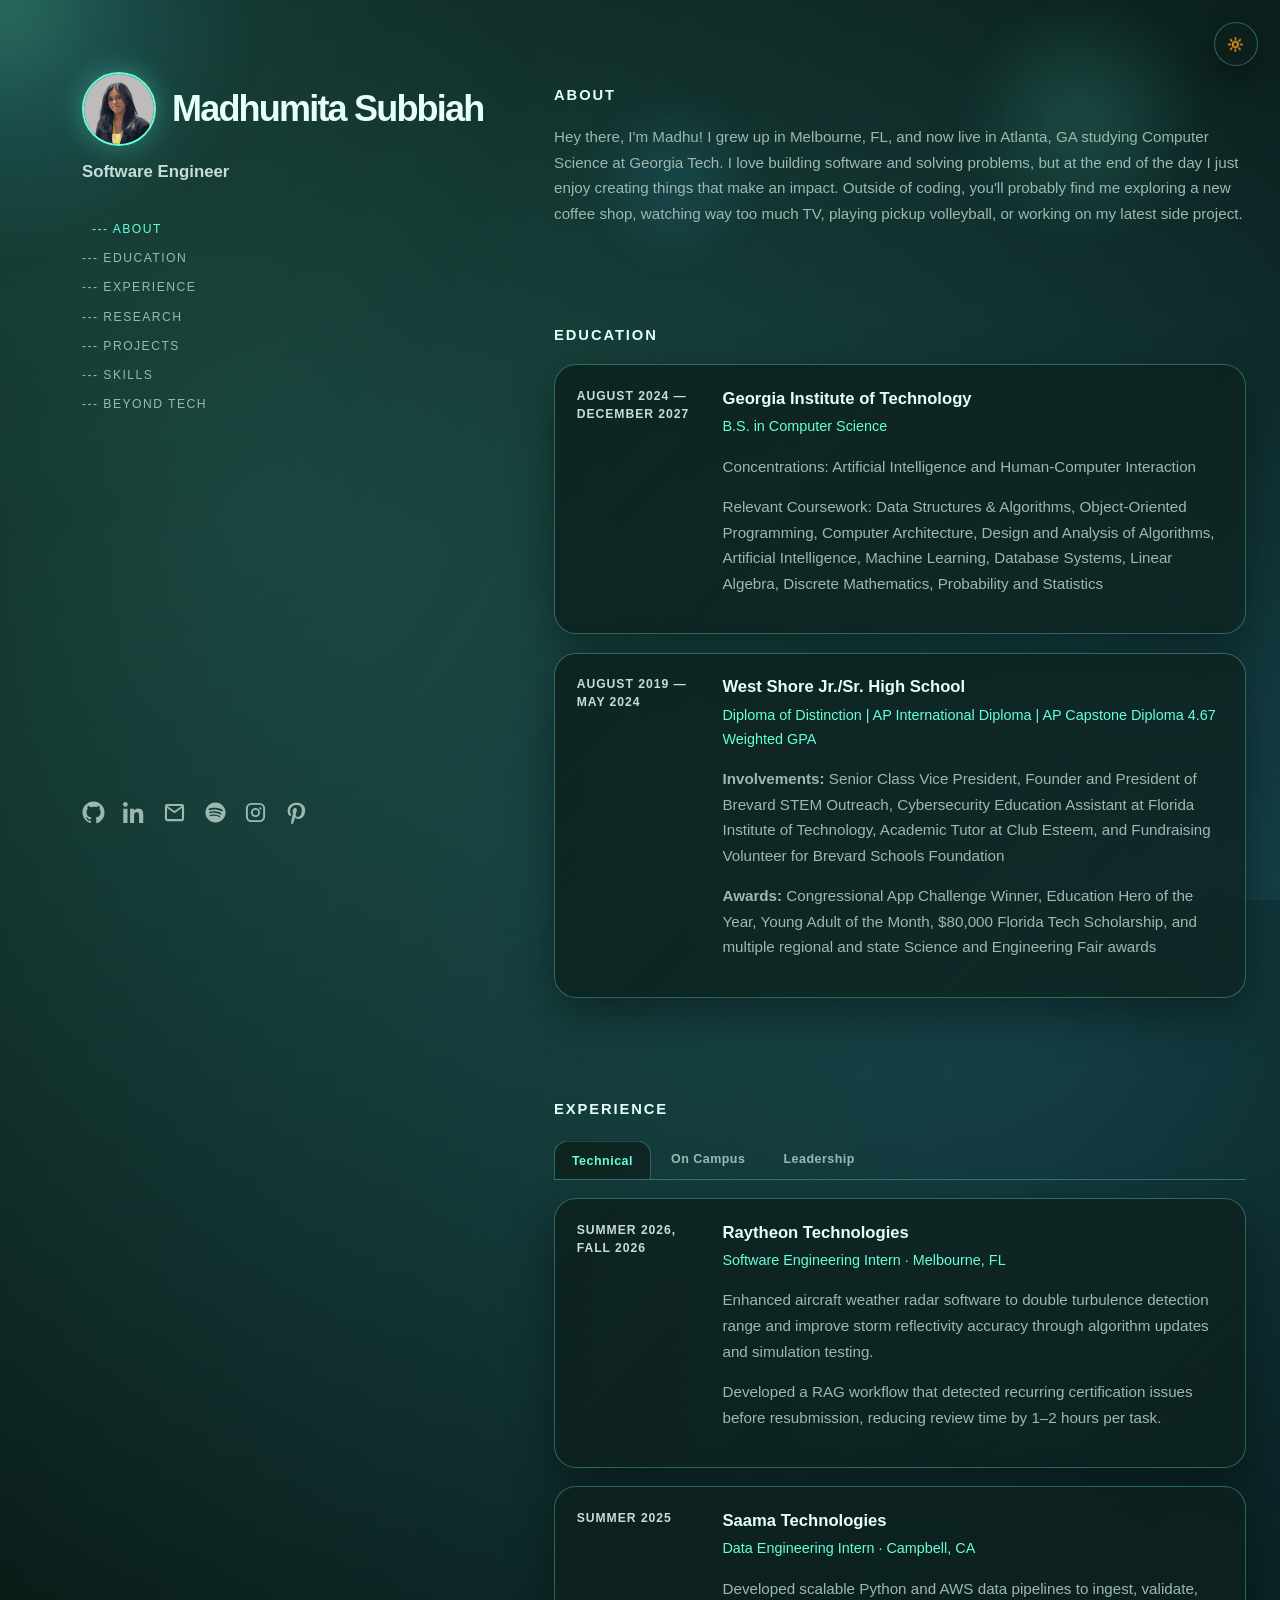
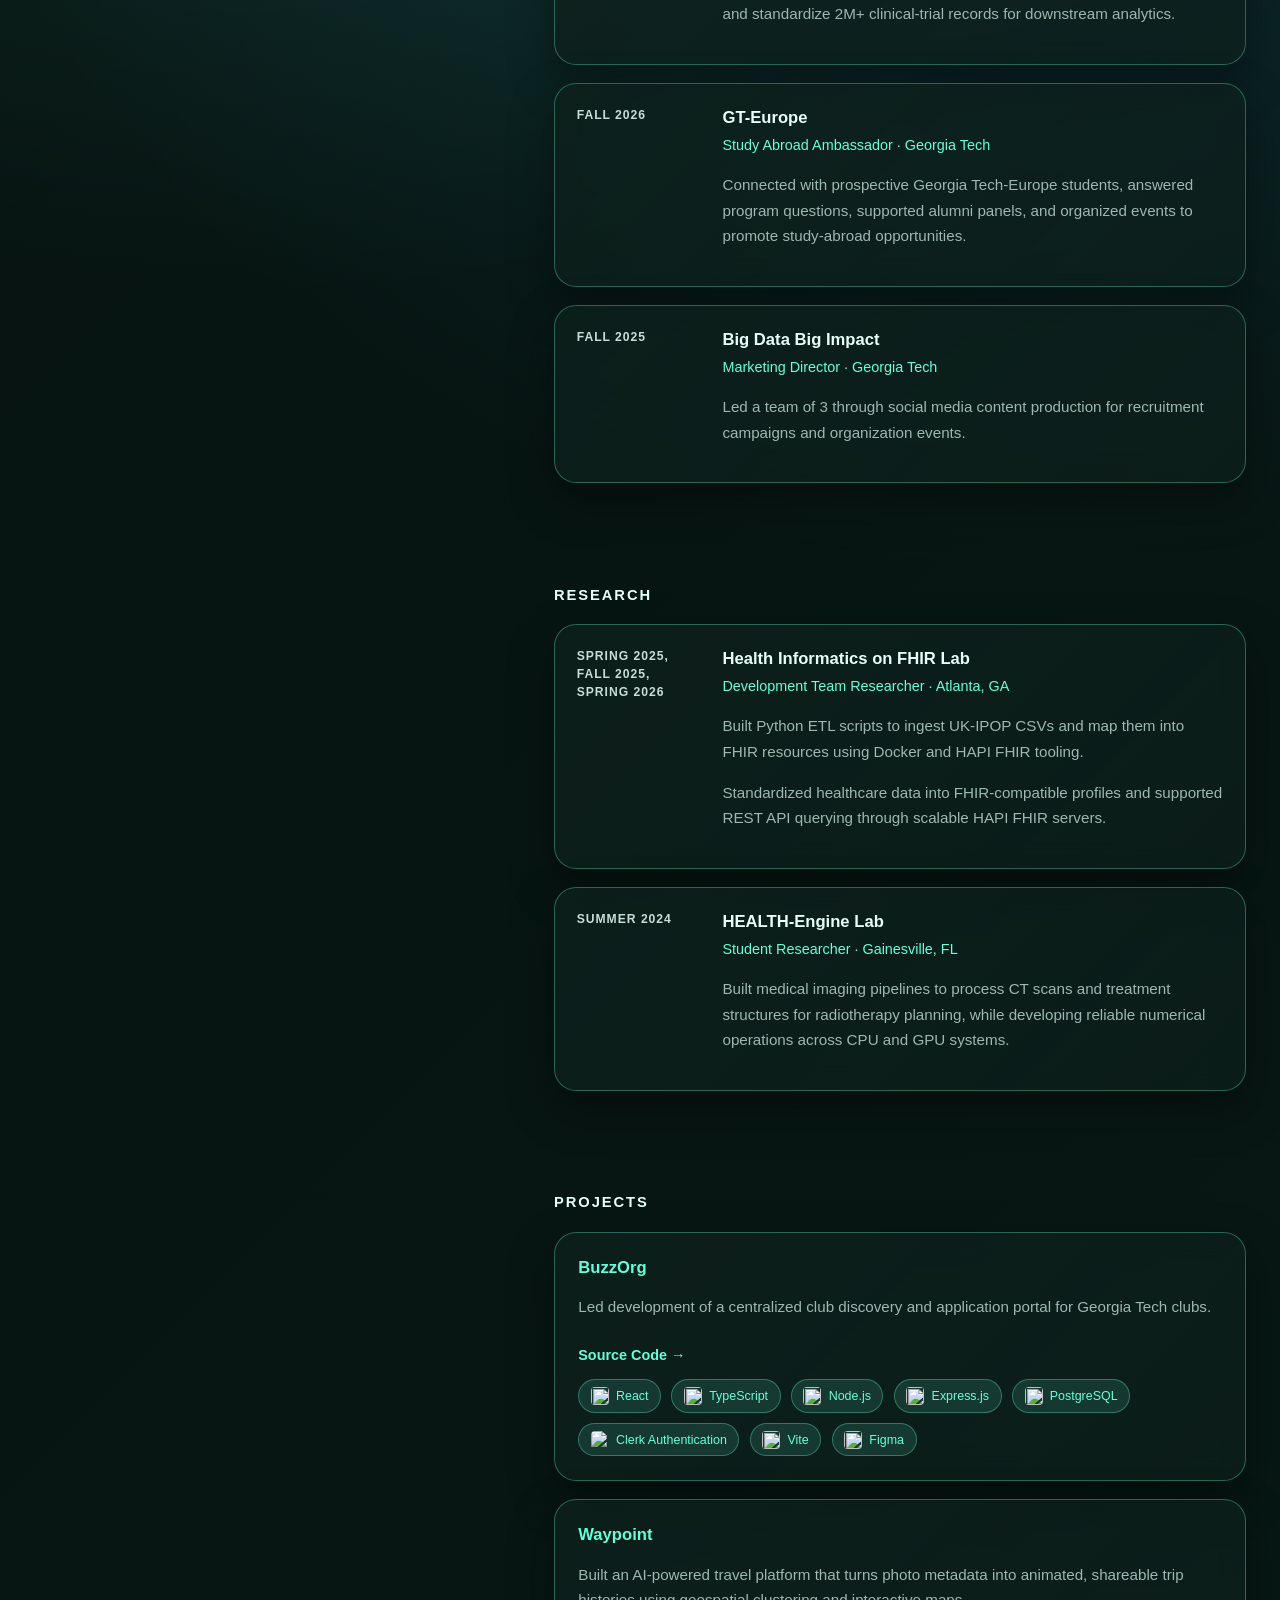
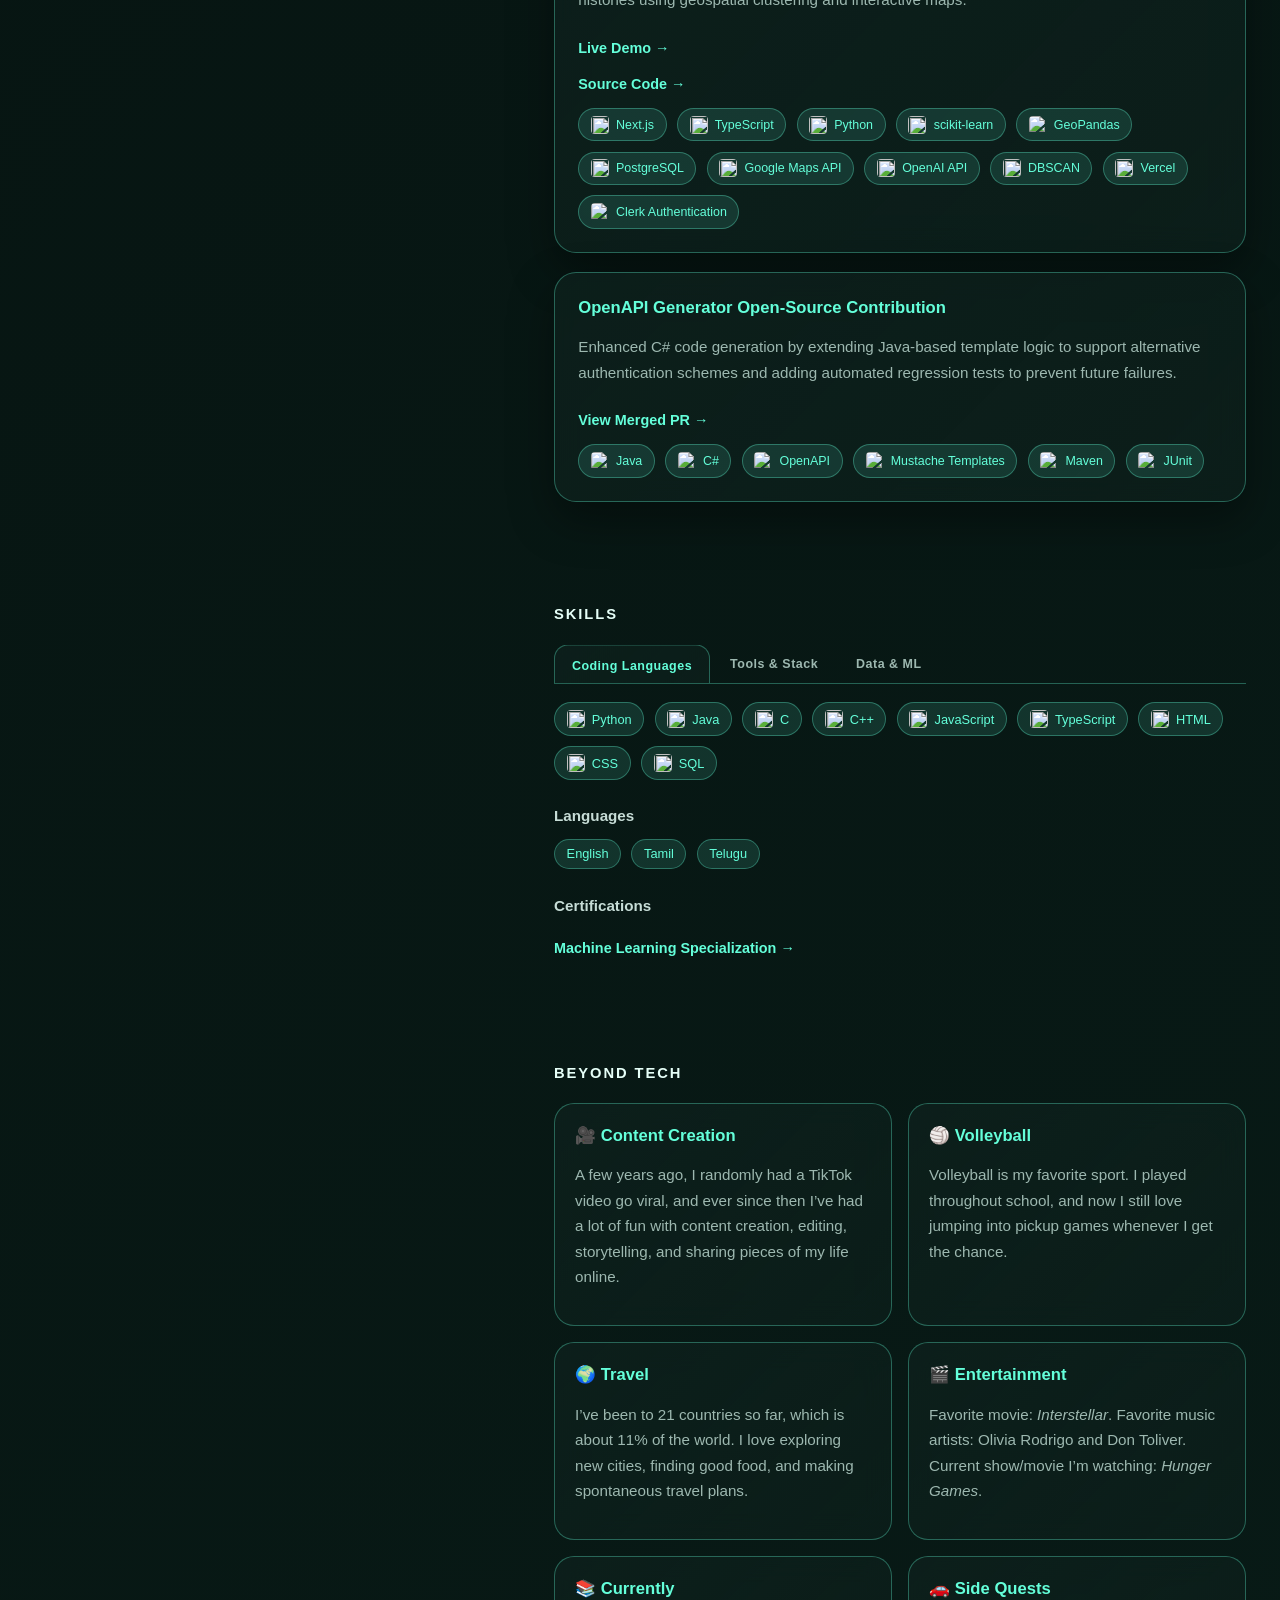
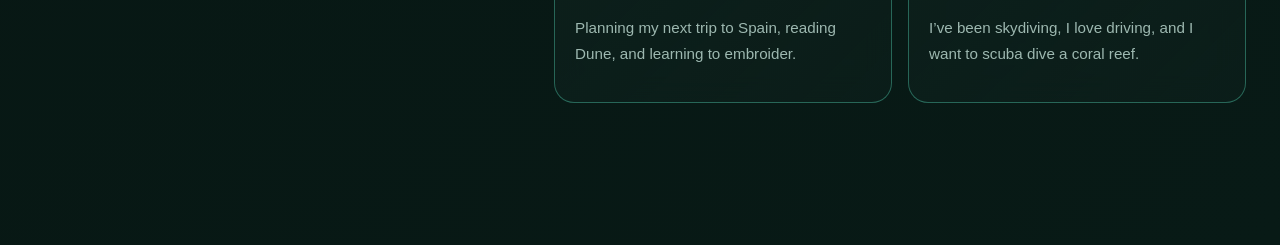
==== index.html @ 07bbecd6 "bhebr" ====
<!DOCTYPE html>
<html lang="en" data-theme="dark">
<head>
  <meta charset="UTF-8" />
  <meta name="viewport" content="width=device-width, initial-scale=1.0" />
  <meta name="robots" content="noindex, nofollow">
  <title>Madhumita Subbiah</title>
  <link rel="icon" type="image/png" sizes="40x40" href="favicon.png">
  <link rel="stylesheet" href="style.css" />
</head>

<body>
  <div class="cursor-glow"></div>

  <button class="theme-toggle" aria-label="Toggle dark and light mode">
    <span id="themeIcon">🔆</span>
  </button>

  <div class="page">
    <header class="sidebar">
      <div>
        <div class="profile-row">
          <img src="headshot.jpg" alt="Madhumita Subbiah headshot" class="headshot" />
          <h1>Madhumita Subbiah</h1>
        </div>

        <h2>Software Engineer</h2>

        <nav>
          <a href="#about">--- About</a>
          <a href="#education">--- Education</a>
          <a href="#experience">--- Experience</a>
          <a href="#research">--- Research</a>
          <a href="#projects">--- Projects</a>
          <a href="#skills">--- Skills</a>
          <a href="#beyond-tech">--- Beyond Tech</a>
        </nav>
      </div>

      <div class="icon-links">
        <a href="https://github.com/madhus1218" target="_blank" aria-label="GitHub">
          <svg viewBox="0 0 24 24"><path d="M12 .5C5.65.5.5 5.65.5 12c0 5.1 3.29 9.41 7.86 10.94.58.1.79-.25.79-.56v-2.02c-3.2.7-3.88-1.38-3.88-1.38-.53-1.34-1.3-1.7-1.3-1.7-1.06-.72.08-.71.08-.71 1.17.08 1.79 1.2 1.79 1.2 1.04 1.78 2.73 1.27 3.4.97.1-.75.41-1.27.74-1.56-2.55-.29-5.23-1.28-5.23-5.69 0-1.26.45-2.29 1.19-3.1-.12-.29-.52-1.47.11-3.06 0 0 .98-.31 3.19 1.18A11.1 11.1 0 0 1 12 6.12c.98 0 1.97.13 2.9.39 2.21-1.49 3.18-1.18 3.18-1.18.63 1.59.23 2.77.11 3.06.74.81 1.19 1.84 1.19 3.1 0 4.42-2.69 5.39-5.25 5.68.42.36.79 1.08.79 2.18v3.23c0 .31.21.67.8.56A11.52 11.52 0 0 0 23.5 12C23.5 5.65 18.35.5 12 .5Z"/></svg>
        </a>

        <a href="https://linkedin.com/in/madhusubbiah" target="_blank" aria-label="LinkedIn">
          <svg viewBox="0 0 24 24"><path d="M4.98 3.5C4.98 4.88 3.86 6 2.5 6S.02 4.88.02 3.5 1.14 1 2.5 1s2.48 1.12 2.48 2.5ZM.3 8.2h4.4V23H.3V8.2Zm7.1 0h4.22v2.02h.06c.59-1.11 2.03-2.28 4.18-2.28 4.47 0 5.29 2.94 5.29 6.77V23h-4.4v-7.35c0-1.75-.03-4-2.44-4-2.44 0-2.82 1.91-2.82 3.88V23H7.4V8.2Z"/></svg>
        </a>

        <a href="mailto:madhumita1218@gmail.com" aria-label="Email">
          <svg viewBox="0 0 24 24"><path d="M2 5.5A2.5 2.5 0 0 1 4.5 3h15A2.5 2.5 0 0 1 22 5.5v13A2.5 2.5 0 0 1 19.5 21h-15A2.5 2.5 0 0 1 2 18.5v-13Zm2.5-.3 7.5 5.25L19.5 5.2h-15Zm15.3 2.05-7.08 4.96a1.25 1.25 0 0 1-1.44 0L4.2 7.25V18.5c0 .17.13.3.3.3h15c.17 0 .3-.13.3-.3V7.25Z"/></svg>
        </a>

        <a href="https://open.spotify.com/user/madhus1218" target="_blank" aria-label="Spotify">
          <svg viewBox="0 0 24 24"><path d="M12 1.5C6.2 1.5 1.5 6.2 1.5 12S6.2 22.5 12 22.5 22.5 17.8 22.5 12 17.8 1.5 12 1.5Zm4.82 15.15c-.19.31-.6.4-.9.21-2.47-1.51-5.58-1.85-9.24-1.01-.35.08-.7-.14-.78-.49-.08-.35.14-.7.49-.78 4-.91 7.43-.52 10.22 1.18.31.19.4.59.21.89Zm1.29-2.87c-.24.38-.75.5-1.13.26-2.83-1.74-7.15-2.24-10.5-1.23-.43.13-.88-.11-1.01-.54-.13-.43.11-.88.54-1.01 3.83-1.16 8.58-.6 11.84 1.41.38.23.5.73.26 1.11Zm.11-2.99C14.82 8.77 9.2 8.58 5.96 9.56c-.51.15-1.04-.14-1.19-.65-.15-.51.14-1.04.65-1.19 3.72-1.13 9.9-.91 13.78 1.39.46.27.61.86.34 1.32-.27.45-.86.61-1.32.36Z"/></svg>
        </a>

        <a href="https://instagram.com/madhus1218" target="_blank" aria-label="Instagram">
          <svg viewBox="0 0 24 24"><path d="M7.8 2h8.4A5.8 5.8 0 0 1 22 7.8v8.4a5.8 5.8 0 0 1-5.8 5.8H7.8A5.8 5.8 0 0 1 2 16.2V7.8A5.8 5.8 0 0 1 7.8 2Zm0 2A3.8 3.8 0 0 0 4 7.8v8.4A3.8 3.8 0 0 0 7.8 20h8.4a3.8 3.8 0 0 0 3.8-3.8V7.8A3.8 3.8 0 0 0 16.2 4H7.8ZM12 7.2A4.8 4.8 0 1 1 12 16.8 4.8 4.8 0 0 1 12 7.2Zm0 2A2.8 2.8 0 1 0 12 14.8 2.8 2.8 0 0 0 12 9.2Zm5.05-2.55a1.12 1.12 0 1 1 0 2.24 1.12 1.12 0 0 1 0-2.24Z"/></svg>
        </a>

        <a href="https://pinterest.com/madhus1218" target="_blank" aria-label="Pinterest">
          <svg viewBox="0 0 24 24"><path d="M12.04 1.8C6.45 1.8 2.7 5.55 2.7 10.35c0 3.35 1.87 5.27 3 5.27.47 0 .74-1.31.74-1.68 0-.44-1.12-1.38-1.12-3.22 0-3.83 2.91-6.55 6.68-6.55 3.24 0 5.63 1.84 5.63 5.22 0 2.52-1.01 7.25-4.28 7.25-1.18 0-2.19-.85-2.19-2.07 0-1.78 1.24-3.5 1.24-5.33 0-3.1-4.4-2.54-4.4 1.21 0 .78.1 1.65.45 2.36-.65 2.78-1.98 6.92-1.98 9.78 0 .88.13 1.75.22 2.62.16.18.08.16.32.07 2.39-3.27 2.3-3.91 3.39-8.2.59 1.12 2.11 1.72 3.32 1.72 5.09 0 7.37-4.96 7.37-9.43 0-4.76-4.11-7.55-9.05-7.55Z"/></svg>
        </a>
      </div>
    </header>

    <main>
      <section id="about" class="reveal hero-section">
        <div class="hero-orb hero-orb-one"></div>
        <div class="hero-orb hero-orb-two"></div>

        <h3>About</h3>
        <p class="intro">
          Hey there, I'm Madhu! I grew up in Melbourne, FL, and now live in Atlanta, GA studying Computer Science at Georgia Tech. I love building software and solving problems, but at the end of the day I just enjoy creating things that make an impact. Outside of coding, you'll probably find me exploring a new coffee shop, watching way too much TV, playing pickup volleyball, or working on my latest side project.
        </p>
      </section>

      <section id="education" class="reveal">
        <h3>Education</h3>
        <div class="card dated-card">
          <div class="date">August 2024 — December 2027</div>
          <div>
            <h4>Georgia Institute of Technology</h4>
            <p class="role">B.S. in Computer Science</p>
            <p>Concentrations: Artificial Intelligence and Human-Computer Interaction</p>
            <p>Relevant Coursework: Data Structures & Algorithms, Object-Oriented Programming, Computer Architecture, Design and Analysis of Algorithms, Artificial Intelligence, Machine Learning, Database Systems, Linear Algebra, Discrete Mathematics, Probability and Statistics</p>
          </div>
        </div>

        <div class="card dated-card">
          <div class="date">August 2019 — May 2024</div>
          <div>
            <h4>West Shore Jr./Sr. High School</h4>
            <p class="role">Diploma of Distinction | AP International Diploma  | AP Capstone Diploma   4.67 Weighted GPA</p>
            <p><strong>Involvements:</strong> Senior Class Vice President, Founder and President of Brevard STEM Outreach, Cybersecurity Education Assistant at Florida Institute of Technology, Academic Tutor at Club Esteem, and Fundraising Volunteer for Brevard Schools Foundation</p>
            <p><strong>Awards:</strong> Congressional App Challenge Winner, Education Hero of the Year, Young Adult of the Month, $80,000 Florida Tech Scholarship, and multiple regional and state Science and Engineering Fair awards</p>
          </div>
        </div>

      </section>

      <section id="experience" class="reveal">
        <h3>Experience</h3>

        <div class="tab-group">
          <div class="chrome-tabs">
            <button class="tab-button active" data-tab="swe-experience">Technical</button>
            <button class="tab-button" data-tab="campus-experience">On Campus</button>
            <button class="tab-button" data-tab="leadership">Leadership</button>
          </div>

          <div class="tab-content active" id="swe-experience">
            <div class="card dated-card">
              <div class="date">Summer 2026,<br> Fall 2026</div>
              <div>
                <h4>Raytheon Technologies</h4>
                <p class="role">Software Engineering Intern · Melbourne, FL</p>
                <p>Enhanced aircraft weather radar software to double turbulence detection range and improve storm reflectivity accuracy through algorithm updates and simulation testing.</p>
                <p>Developed a RAG workflow that detected recurring certification issues before resubmission, reducing review time by 1–2 hours per task.</p>
              </div>
            </div>

            <div class="card dated-card">
              <div class="date">Summer 2025</div>
              <div>
                <h4>Saama Technologies</h4>
                <p class="role">Data Engineering Intern · Campbell, CA</p>
                <p>Developed scalable Python and AWS data pipelines to ingest, validate, and standardize 2M+ clinical-trial records for downstream analytics.</p>
                </div>
            </div>
          </div>

          <div class="tab-content" id="campus-experience">
            <div class="card dated-card">
              <div class="date">Spring 2026</div>
              <div>
                <h4>LMC 3318: Modern Media in the Age of Pandemics</h4>
                <p class="role">Teaching Assistant · Georgia Tech Europe</p>
                <p>
                  Study abroad humanities course.
                </p>
              </div>
            </div>

            <div class="card dated-card">
              <div class="date">Fall 2025</div>
              <div>
                <h4>CS 1100: Freshman Leap Seminar</h4>
                <p class="role">Teaching Assistant</p>
                <p>
                  First-year CS students acamdeic guidance.
                </p>
              </div>
            </div>

            <div class="card dated-card">
              <div class="date">Fall 2024, <br> Spring 2025</div>
              <div>
                <h4>Office of Undergraduate Education and Student Success</h4>
                <p class="role">Student Assistant</p>
                <p>
                  Social media team.
                </p>
              </div>
            </div>
          </div>

          <div class="tab-content active" id="leadership">
            <div class="card dated-card">
              <div class="date">Fall 2026</div>
              <div>
                <h4>GT-Europe</h4>
                <p class="role">Study Abroad Ambassador · Georgia Tech</p>
                <p>Connected with prospective Georgia Tech-Europe students, answered program questions, supported alumni panels, and organized events to promote study-abroad opportunities.</p>
                </div>
            </div>


            <div class="card dated-card">
              <div class="date">Fall 2025</div>
              <div>
                <h4>Big Data Big Impact</h4>
                <p class="role">Marketing Director · Georgia Tech</p>
                <p>Led a team of 3 through social media content production for recruitment campaigns and organization events.</p>
              </div>
            </div>
          </div>


        </div>
      </section>

      <section id="research" class="reveal">
        <h3>Research</h3>

        <div class="card dated-card">
          <div class="date">Spring 2025, <br> Fall 2025, <br> Spring 2026</div>
          <div>
            <h4>Health Informatics on FHIR Lab</h4>
            <p class="role">Development Team Researcher · Atlanta, GA</p>
            <p>Built Python ETL scripts to ingest UK-IPOP CSVs and map them into FHIR resources using Docker and HAPI FHIR tooling.</p>
            <p>
              Standardized healthcare data into FHIR-compatible profiles and supported REST API querying through scalable HAPI FHIR servers.
            </p>
          </div>
        </div>

        <div class="card dated-card">
          <div class="date">Summer 2024</div>
          <div>
            <h4>HEALTH-Engine Lab</h4>
            <p class="role">Student Researcher · Gainesville, FL</p>

            <p>
              Built medical imaging pipelines to process CT scans and treatment structures for radiotherapy planning, while developing reliable numerical operations across CPU and GPU systems.
            </p>

          </div>
        </div>
      </section>
      <section id="projects" class="reveal">
        <h3>Projects</h3>

        <div class="card project-card">
          <h4>BuzzOrg</h4>

          <p>
            Led development of a centralized club discovery and application portal for Georgia Tech clubs.
          </p>

          <div class="project-links">
            <a
              class="project-link"
              href="https://github.com/madhus1218/BuzzOrg.git"
              target="_blank"
            >
              Source Code →
            </a>
          </div>

          <div class="project-tech">
            <span>
              <img
                src="https://cdn.jsdelivr.net/gh/devicons/devicon/icons/react/react-original.svg"
                alt=""
              >
              React
            </span>

            <span>
              <img
                src="https://cdn.jsdelivr.net/gh/devicons/devicon/icons/typescript/typescript-original.svg"
                alt=""
              >
              TypeScript
            </span>

            <span>
              <img
                src="https://cdn.jsdelivr.net/gh/devicons/devicon/icons/nodejs/nodejs-original.svg"
                alt=""
              >
              Node.js
            </span>

            <span>
              <img
                src="https://cdn.jsdelivr.net/gh/devicons/devicon/icons/express/express-original.svg"
                alt=""
              >
              Express.js
            </span>

            <span>
              <img
                src="https://cdn.jsdelivr.net/gh/devicons/devicon/icons/postgresql/postgresql-original.svg"
                alt=""
              >
              PostgreSQL
            </span>

            <span>
              <img
                src="https://cdn.simpleicons.org/clerk"
                alt="Clerk"
              >
              Clerk Authentication
            </span>

            <span>
              <img
                src="https://cdn.jsdelivr.net/gh/devicons/devicon/icons/vitejs/vitejs-original.svg"
                alt=""
              >
              Vite
            </span>

            <span>
              <img
                src="https://cdn.jsdelivr.net/gh/devicons/devicon/icons/figma/figma-original.svg"
                alt=""
              >
              Figma
            </span>
          </div>
        </div>

        <div class="card project-card">
          <h4>Waypoint</h4>

          <p>
            Built an AI-powered travel platform that turns photo metadata into animated, shareable trip histories using geospatial clustering and interactive maps.
          </p>

          <div class="project-links">
            <a
              class="project-link"
              href="https://waypoint-madhu.vercel.app/"
              target="_blank"
            >
              Live Demo →
            </a>

            <a
              class="project-link"
              href="https://github.com/madhus1218/waypoint.git"
              target="_blank"
            >
              Source Code →
            </a>
          </div>

          <div class="project-tech">
            <span>
              <img
                src="https://cdn.jsdelivr.net/gh/devicons/devicon/icons/nextjs/nextjs-original.svg"
                alt=""
              >
              Next.js
            </span>

            <span>
              <img
                src="https://cdn.jsdelivr.net/gh/devicons/devicon/icons/typescript/typescript-original.svg"
                alt=""
              >
              TypeScript
            </span>

            <span>
              <img
                src="https://cdn.jsdelivr.net/gh/devicons/devicon/icons/python/python-original.svg"
                alt=""
              >
              Python
            </span>

            <span>
              <img
                src="https://cdn.jsdelivr.net/gh/devicons/devicon/icons/scikitlearn/scikitlearn-original.svg"
                alt=""
              >
              scikit-learn
            </span>

            <span>
              <img
                src="https://cdn.simpleicons.org/geopandas"
                alt="GeoPandas"
              >
              GeoPandas
            </span>

            <span>
              <img
                src="https://cdn.jsdelivr.net/gh/devicons/devicon/icons/postgresql/postgresql-original.svg"
                alt=""
              >
              PostgreSQL
            </span>

            <span>
              <img
                src="https://cdn.jsdelivr.net/gh/devicons/devicon/icons/googlecloud/googlecloud-original.svg"
                alt=""
              >
              Google Maps API
            </span>

            <span>
              <img
                src="https://img.icons8.com/fluency/48/chatgpt.png"
                alt=""
              >
              OpenAI API
            </span>

            <span>
              <img
                src="https://cdn.jsdelivr.net/gh/devicons/devicon/icons/python/python-original.svg"
                alt=""
              >
              DBSCAN
            </span>

            <span>
              <img
                src="https://cdn.jsdelivr.net/gh/devicons/devicon/icons/vercel/vercel-original.svg"
                alt=""
              >
              Vercel
            </span>

            <span>
              <img
                src="https://cdn.simpleicons.org/clerk"
                alt="Clerk"
              >
              Clerk Authentication
            </span>
          </div>
        </div>


        <div class="card project-card">
          <h4>OpenAPI Generator Open-Source Contribution</h4>

          <p class="project-description">
            Enhanced C# code generation by extending Java-based template logic to support alternative authentication schemes and adding automated regression tests to prevent future failures.
          </p>

          <div class="project-links"> 
            <a class="project-link" 
              href="https://github.com/OpenAPITools/openapi-generator/pull/24270" 
              target="_blank" > 
              View Merged PR → 
            </a> 
          </div>

          <div class="project-tech">
            <span>
              <img
                src="https://cdn.jsdelivr.net/gh/devicons/devicon/icons/java/java-original.svg"
                alt="Java"
              >
              Java
            </span>

            <span>
              <img
                src="https://cdn.jsdelivr.net/gh/devicons/devicon/icons/csharp/csharp-original.svg"
                alt="C#"
              >
              C#
            </span>

            <span>
              <img
                src="https://cdn.simpleicons.org/openapiinitiative"
                alt="OpenAPI"
              >
              OpenAPI
            </span>

            <span>
              <img
                src="https://img.icons8.com/fluency/48/code.png"
                alt="Mustache"
              >
              Mustache Templates
            </span>

            <span>
              <img
                src="https://cdn.simpleicons.org/apachemaven"
                alt="Maven"
              >
              Maven
            </span>

            <span>
              <img
                src="https://cdn.simpleicons.org/junit5"
                alt="JUnit"
              >
              JUnit
            </span>
          </div>
        </div>

      </section>
      

      <section id="skills" class="reveal">
        <h3>Skills</h3>

        <div class="tab-group">
          <div class="chrome-tabs">
            <button class="tab-button active" data-tab="coding-languages">Coding Languages</button>
            <button class="tab-button" data-tab="tools-stack">Tools & Stack</button>
            <button class="tab-button" data-tab="data-ml-skills">Data & ML</button>
          </div>

          <div class="tab-content active" id="coding-languages">
            <div class="skill-grid">
              <span><img src="https://cdn.jsdelivr.net/gh/devicons/devicon/icons/python/python-original.svg" alt="">Python</span>
              <span><img src="https://cdn.jsdelivr.net/gh/devicons/devicon/icons/java/java-original.svg" alt="">Java</span>
              <span><img src="https://cdn.jsdelivr.net/gh/devicons/devicon/icons/c/c-original.svg" alt="">C</span>
              <span><img src="https://cdn.jsdelivr.net/gh/devicons/devicon/icons/cplusplus/cplusplus-original.svg" alt="">C++</span>
              <span><img src="https://cdn.jsdelivr.net/gh/devicons/devicon/icons/javascript/javascript-original.svg" alt="">JavaScript</span>
              <span><img src="https://cdn.jsdelivr.net/gh/devicons/devicon/icons/typescript/typescript-original.svg" alt="">TypeScript</span>
              <span><img src="https://cdn.jsdelivr.net/gh/devicons/devicon/icons/html5/html5-original.svg" alt="">HTML</span>
              <span><img src="https://cdn.jsdelivr.net/gh/devicons/devicon/icons/css3/css3-original.svg" alt="">CSS</span>
              <span><img src="https://cdn.jsdelivr.net/gh/devicons/devicon/icons/mysql/mysql-original.svg" alt="">SQL</span>
            </div>
          </div>

          <div class="tab-content" id="tools-stack">
            <div class="skill-grid">
              <span><img src="https://cdn.jsdelivr.net/gh/devicons/devicon/icons/react/react-original.svg" alt="">React</span>
              <span><img src="https://cdn.jsdelivr.net/gh/devicons/devicon/icons/nextjs/nextjs-original.svg" alt="">Next.js</span>
              <span><img src="https://cdn.jsdelivr.net/gh/devicons/devicon/icons/nodejs/nodejs-original.svg" alt="">Node.js</span>
              <span><img src="https://cdn.jsdelivr.net/gh/devicons/devicon/icons/express/express-original.svg" alt="">Express.js</span>
              <span><img src="https://cdn.jsdelivr.net/gh/devicons/devicon/icons/vitejs/vitejs-original.svg" alt="">Vite</span>
              <span><img src="https://cdn.jsdelivr.net/gh/devicons/devicon/icons/spring/spring-original.svg" alt="">Spring Boot</span>
              <span><img src="https://cdn.jsdelivr.net/gh/devicons/devicon/icons/fastapi/fastapi-original.svg" alt="">FastAPI</span>
              <span><img src="https://ts.llamaindex.ai/square.svg" alt="LlamaIndex">LlamaIndex</span>
              <span><img src="https://cdn.jsdelivr.net/gh/devicons/devicon/icons/django/django-plain.svg" alt="">Django</span>
              <span><img src="https://cdn.jsdelivr.net/gh/devicons/devicon/icons/firebase/firebase-plain.svg" alt="">Firebase</span>
              <span><img src="https://cdn.jsdelivr.net/gh/devicons/devicon/icons/docker/docker-original.svg" alt="">Docker</span>
              <span><img src="https://cdn.jsdelivr.net/gh/devicons/devicon/icons/git/git-original.svg" alt="">Git</span>
              <span><img src="https://cdn.jsdelivr.net/gh/devicons/devicon/icons/amazonwebservices/amazonwebservices-original-wordmark.svg" alt="">AWS</span>
              <span><img src="https://cdn.jsdelivr.net/gh/devicons/devicon/icons/postgresql/postgresql-original.svg" alt="">PostgreSQL</span>
              <span><img src="https://cdn.jsdelivr.net/gh/devicons/devicon/icons/mongodb/mongodb-original.svg" alt="">MongoDB</span>
              <span><img src="https://cdn.jsdelivr.net/gh/devicons/devicon/icons/prisma/prisma-original.svg" alt="">Prisma</span>
              <span><img src="https://img.icons8.com/color/48/tailwind_css.png" alt="">Tailwind CSS</span>
              <span><img src="https://img.icons8.com/fluency/48/api-settings.png" alt="">REST APIs</span>
              <span>♾️ CI/CD</span>
            </div>
          </div>

          <div class="tab-content" id="data-ml-skills">
            <div class="skill-grid">
              <span><img src="https://cdn.jsdelivr.net/gh/devicons/devicon/icons/tensorflow/tensorflow-original.svg" alt="">TensorFlow</span>
              <span><img src="https://cdn.jsdelivr.net/gh/devicons/devicon/icons/pytorch/pytorch-original.svg" alt="">PyTorch</span>
              <span><img src="https://huggingface.co/front/assets/huggingface_logo-noborder.svg" alt="">Hugging Face</span>
              <span><img src="https://cdn.jsdelivr.net/gh/devicons/devicon/icons/scikitlearn/scikitlearn-original.svg" alt="">scikit-learn</span>
              <span><img src="https://cdn.jsdelivr.net/gh/devicons/devicon/icons/pandas/pandas-original.svg" alt="">Pandas</span>
              <span><img src="https://cdn.jsdelivr.net/gh/devicons/devicon/icons/numpy/numpy-original.svg" alt="">NumPy</span>
              <span><img src="https://img.icons8.com/color/48/snowflake.png" alt="">Snowflake</span>
              <span><img src="https://img.icons8.com/fluency/48/document.png" alt="">Document Parsing</span>
              <span>🔥 FHIR</span>
              <span>Machine Learning</span>
              <span>Predictive Modeling</span>
              <span>ETL Pipelines</span>
            </div>
          </div>
        </div>

        <div class="skill-category extra-skill-section">
          <h4>Languages</h4>
          <div class="skill-grid">
            <span>English</span>
            <span>Tamil</span>
            <span>Telugu</span>
          </div>
        </div>

        <div class="skill-category extra-skill-section">
          <h4>Certifications</h4>
          <a class="project-link" href="machine-learning-specialization.pdf" target="_blank">Machine Learning Specialization →</a>
        </div>
      </section>

      <section id="beyond-tech" class="reveal">
        <h3>Beyond Tech</h3>

        <div class="beyond-grid">
          <div class="beyond-card">
            <h4>🎥 Content Creation</h4>
            <p>
              A few years ago, I randomly had a TikTok video go viral, and ever since then I’ve had a lot of fun with content creation, editing, storytelling, and sharing pieces of my life online.
            </p>
          </div>

          <div class="beyond-card">
            <h4>🏐 Volleyball</h4>
            <p>
              Volleyball is my favorite sport. I played throughout school, and now I still love jumping into pickup games whenever I get the chance.
            </p>
          </div>

          <div class="beyond-card">
            <h4>🌍 Travel</h4>
            <p>
              I’ve been to 21 countries so far, which is about 11% of the world. I love exploring new cities, finding good food, and making spontaneous travel plans.
            </p>
          </div>

          <div class="beyond-card">
            <h4>🎬 Entertainment</h4>
            <p>
              Favorite movie: <em>Interstellar</em>. Favorite music artists: Olivia Rodrigo and Don Toliver. Current show/movie I’m watching: <em>Hunger Games</em>.
            </p>
          </div>

          <div class="beyond-card">
            <h4>📚 Currently</h4>
            <p>
              Planning my next trip to Spain, reading Dune, and learning to embroider.
            </p>
          </div>

          <div class="beyond-card">
            <h4>🚗 Side Quests</h4>
            <p>
              I’ve been skydiving, I love driving, and I want to scuba dive a coral reef.
            </p>
          </div>
        </div>
      </section>
    </main>
  </div>

  <script src="script.js"></script>
</body>
</html>
---- style.css ----
:root {
  --bg: #06110f;
  --bg2: #081a16;
  --text: #e6fff8;
  --muted: #9db8b0;
  --soft: #c7ddd7;
  --accent: #64ffda;
  --accent2: #38bdf8;
  --card: rgba(13, 32, 28, 0.86);
  --border: rgba(100, 255, 218, 0.32);
  --shadow: rgba(0, 0, 0, 0.38);
}

html[data-theme="light"] {
  --bg: #f6fffb;
  --bg2: #e7f7f0;
  --text: #10201c;
  --muted: #49635c;
  --soft: #284d43;
  --accent: #008f70;
  --accent2: #0284c7;
  --card: rgba(255, 255, 255, 0.84);
  --border: rgba(0, 143, 112, 0.28);
  --shadow: rgba(30, 64, 54, 0.16);
}

* {
  box-sizing: border-box;
}

html {
  scroll-behavior: smooth;
}

body {
  margin: 0;
  background:
    radial-gradient(circle at 20% 10%, color-mix(in srgb, var(--accent) 20%, transparent), transparent 30%),
    radial-gradient(circle at 80% 20%, color-mix(in srgb, var(--accent2) 18%, transparent), transparent 28%),
    linear-gradient(135deg, var(--bg) 0%, var(--bg2) 100%);
  color: var(--text);
  font-family: Inter, Arial, sans-serif;
  overflow-x: hidden;
  transition: background 0.3s ease, color 0.3s ease;
}

body::before {
  content: "";
  position: fixed;
  inset: 0;
  background:
    radial-gradient(circle at top left, rgba(100, 255, 218, 0.08), transparent 35%),
    radial-gradient(circle at bottom right, rgba(56, 189, 248, 0.08), transparent 35%);
  pointer-events: none;
  z-index: 0;
}

.cursor-glow {
  position: fixed;
  width: 520px;
  height: 520px;
  border-radius: 50%;
  pointer-events: none;
  background:
    radial-gradient(
      circle,
      color-mix(in srgb, var(--accent) 28%, transparent),
      rgba(56, 189, 248, 0.12),
      transparent 72%
    );
  transform: translate(-50%, -50%);
  z-index: 0;
  filter: blur(22px);
  opacity: 0.9;
}

.theme-toggle {
  position: fixed;
  top: 1.4rem;
  right: 1.4rem;
  z-index: 999;
  width: 44px;
  height: 44px;
  border-radius: 999px;
  border: 1px solid var(--border);
  background: var(--card);
  color: var(--text);
  cursor: pointer;
  backdrop-filter: blur(14px);
  box-shadow: 0 12px 30px var(--shadow);
  transition: transform 0.2s ease, border-color 0.2s ease;
}

.theme-toggle:hover {
  transform: translateY(-2px) rotate(8deg);
  border-color: var(--accent);
}

.page {
  position: relative;
  z-index: 1;
  max-width: 1180px;
  margin: 0 auto;
  display: grid;
  grid-template-columns: 38% 62%;
  gap: 3rem;
  padding: 4.5rem 2rem;
}

.sidebar {
  position: sticky;
  top: 4.5rem;
  height: calc(100vh - 9rem);
  display: flex;
  flex-direction: column;
  justify-content: space-between;
}

.profile-row {
  display: flex;
  align-items: center;
  gap: 1rem;
}

.headshot {
  width: 74px;
  height: 74px;
  border-radius: 50%;
  object-fit: cover;
  border: 2px solid var(--accent);
  box-shadow: 0 0 28px color-mix(in srgb, var(--accent) 35%, transparent);
  flex-shrink: 0;
}

h1 {
  font-size: 2.25rem;
  line-height: 1.05;
  margin: 0;
  letter-spacing: -0.05em;
}

h2 {
  color: var(--soft);
  font-size: 1.05rem;
  margin-top: 1rem;
}

nav {
  display: flex;
  flex-direction: column;
  margin-top: 2.5rem;
  gap: 0.95rem;
}

nav a {
  color: var(--muted);
  text-decoration: none;
  font-size: 0.76rem;
  letter-spacing: 0.12em;
  text-transform: uppercase;
  transition: color 0.2s ease, transform 0.2s ease;
  width: fit-content;
}

nav a:hover,
nav a.active {
  color: var(--accent);
  transform: translateX(10px);
}

.icon-links {
  display: flex;
  align-items: center;
  gap: 1.1rem;
  flex-wrap: wrap;
}

.icon-links a {
  color: var(--muted);
  text-decoration: none;
  transition: color 0.2s ease, transform 0.2s ease;
}

.icon-links a:hover {
  color: var(--accent);
  transform: translateY(-2px);
}

.icon-links svg {
  width: 23px;
  height: 23px;
  fill: currentColor;
}

section {
  padding-bottom: 4.4rem;
  scroll-margin-top: 5rem;
}

h3 {
  font-size: 0.92rem;
  text-transform: uppercase;
  letter-spacing: 0.13em;
  margin-bottom: 1.35rem;
}

h4 {
  margin: 0;
  font-size: 1.04rem;
  line-height: 1.4;
}

p,
.intro {
  color: var(--muted);
  line-height: 1.68;
  font-size: 0.95rem;
}

.hero-section {
  position: relative;
  overflow: visible;
  border-radius: 0;
  padding-bottom: 4.4rem;
}

.hero-orb {
  position: absolute;
  border-radius: 50%;
  pointer-events: none;
  z-index: -1;
  filter: blur(18px);
  opacity: 0.8;
}

.hero-orb-one {
  width: 250px;
  height: 250px;
  background: radial-gradient(circle, rgba(100, 255, 218, 0.2), transparent 70%);
  top: -90px;
  right: 40px;
  animation: floatOrb 7s ease-in-out infinite;
}

.hero-orb-two {
  width: 180px;
  height: 180px;
  background: radial-gradient(circle, rgba(56, 189, 248, 0.18), transparent 70%);
  bottom: 40px;
  left: 30px;
  animation: floatOrb 9s ease-in-out infinite reverse;
}

@keyframes floatOrb {
  0%,
  100% {
    transform: translateY(0px) translateX(0px);
  }

  50% {
    transform: translateY(-18px) translateX(16px);
  }
}

.hero-badges {
  display: flex;
  flex-wrap: wrap;
  gap: 0.75rem;
  margin-bottom: 1.4rem;
}

.hero-badges span {
  padding: 0.45rem 0.9rem;
  border-radius: 999px;
  background: color-mix(in srgb, var(--accent) 12%, transparent);
  border: 1px solid var(--border);
  color: var(--accent);
  font-size: 0.8rem;
  font-weight: 600;
  backdrop-filter: blur(10px);
  animation: floatBadge 4s ease-in-out infinite;
  transition: transform 0.15s ease;
}

.hero-badges span:nth-child(2) {
  animation-delay: 0.8s;
}

.hero-badges span:nth-child(3) {
  animation-delay: 1.6s;
}

@keyframes floatBadge {
  0%,
  100% {
    transform: translateY(0px);
  }

  50% {
    transform: translateY(-4px);
  }
}

.role {
  margin-top: 0.25rem;
  margin-bottom: 0.85rem;
  color: var(--accent);
  font-size: 0.9rem;
}

/* Reusable bubble card style */
.card,
.case-card {
  border-radius: 22px;
  border: 1.5px solid var(--border);
  background: linear-gradient(
    135deg,
    var(--card),
    color-mix(in srgb, var(--card) 80%, transparent)
  );
  box-shadow: 0 18px 45px var(--shadow);
  margin-bottom: 1.15rem;
  transition: transform 0.25s ease, border-color 0.25s ease, box-shadow 0.25s ease;
  backdrop-filter: blur(14px);
}

.card:hover,
.case-card:hover {
  transform: translateY(-5px);
  border-color: var(--accent);
  box-shadow:
    0 22px 55px var(--shadow),
    0 0 26px color-mix(in srgb, var(--accent) 16%, transparent);
}

.dated-card {
  display: grid;
  grid-template-columns: 125px 1fr;
  gap: 1.3rem;
  padding: 1.35rem;
}

.date {
  color: var(--soft);
  font-size: 0.76rem;
  text-transform: uppercase;
  letter-spacing: 0.08em;
  line-height: 1.5;
  font-weight: 700;
}

/* Projects */
.project-card,
.case-card {
  padding: 1.45rem;
}

.project-card h4,
.case-card h4,
.case-card h3 {
  color: var(--accent);
  margin-bottom: 0.75rem;
}

.project-tech {
  display: flex;
  flex-wrap: wrap;
  gap: 0.65rem;
  margin-top: 1rem;
}

.project-tech span {
  display: inline-flex;
  align-items: center;
  gap: 0.45rem;
  color: var(--accent);
  background: color-mix(in srgb, var(--accent) 12%, transparent);
  border: 1px solid var(--border);
  padding: 0.42rem 0.72rem;
  border-radius: 999px;
  font-size: 0.78rem;
  transition: transform 0.2s ease, background 0.2s ease, box-shadow 0.2s ease;
}

.project-tech span:hover {
  transform: translateY(-3px);
  background: color-mix(in srgb, var(--accent) 18%, transparent);
  box-shadow: 0 8px 25px rgba(100, 255, 218, 0.18);
}

.project-tech img {
  width: 18px;
  height: 18px;
  object-fit: contain;
  border-radius: 4px;
}

.project-link {
  display: inline-block;
  margin-top: 0.75rem;
  color: var(--accent);
  text-decoration: none;
  font-size: 0.9rem;
  font-weight: 600;
}

.project-link:hover {
  text-decoration: underline;
}

/* Skills */
.skill-category {
  margin-bottom: 1.45rem;
}

.skill-category h4 {
  margin-bottom: 0.75rem;
  font-size: 0.95rem;
  color: var(--soft);
}

.skill-grid {
  display: flex;
  flex-wrap: wrap;
  gap: 0.65rem;
}

.skill-grid span {
  display: inline-flex;
  align-items: center;
  gap: 0.45rem;
  color: var(--accent);
  background: color-mix(in srgb, var(--accent) 12%, transparent);
  border: 1px solid var(--border);
  padding: 0.42rem 0.72rem;
  border-radius: 999px;
  font-size: 0.8rem;
  transition: transform 0.2s ease, background 0.2s ease, box-shadow 0.2s ease;
}

.skill-grid span:hover {
  transform: translateY(-3px);
  background: color-mix(in srgb, var(--accent) 18%, transparent);
  box-shadow: 0 8px 25px rgba(100, 255, 218, 0.18);
}

.skill-grid img {
  width: 18px;
  height: 18px;
  object-fit: contain;
  border-radius: 4px;
}

.emoji-skill {
  font-weight: 600;
}

/* Beyond / extra cards */
.beyond-grid {
  display: grid;
  grid-template-columns: repeat(auto-fit, minmax(235px, 1fr));
  gap: 1rem;
}

.beyond-card {
  padding: 1.25rem;
  border-radius: 20px;
  border: 1px solid var(--border);
  background: linear-gradient(
    135deg,
    var(--card),
    color-mix(in srgb, var(--card) 75%, transparent)
  );
  backdrop-filter: blur(14px);
  transition: transform 0.25s ease, border-color 0.25s ease, box-shadow 0.25s ease;
}

.beyond-card:hover {
  transform: translateY(-6px);
  border-color: var(--accent);
  box-shadow:
    0 16px 40px rgba(0, 0, 0, 0.2),
    0 0 22px rgba(100, 255, 218, 0.14);
}

.beyond-card h4 {
  margin-bottom: 0.7rem;
  color: var(--accent);
}

/* Reveal animation */
.reveal {
  opacity: 1;
  transform: translateY(0);
}

.js .reveal {
  opacity: 0;
  transform: translateY(24px);
  transition: opacity 0.65s ease, transform 0.65s ease;
}

.js .reveal.visible {
  opacity: 1;
  transform: translateY(0);
}

/* Chrome-style tabs */
.tab-group {
  margin-top: 0.5rem;
}

.chrome-tabs {
  display: flex;
  align-items: flex-end;
  gap: 0.15rem;
  margin-bottom: 1.15rem;
  border-bottom: 1.5px solid var(--border);
  overflow-x: auto;
  scrollbar-width: none;
}

.chrome-tabs::-webkit-scrollbar {
  display: none;
}

.tab-button {
  position: relative;
  appearance: none;
  border: 1.5px solid transparent;
  border-bottom: none;
  background: transparent;
  color: var(--muted);
  padding: 0.78rem 1.05rem;
  border-radius: 14px 14px 0 0;
  font-size: 0.78rem;
  font-weight: 700;
  letter-spacing: 0.04em;
  cursor: pointer;
  white-space: nowrap;
  transition: color 0.2s ease, background 0.2s ease, border-color 0.2s ease;
}

.tab-button:hover {
  color: var(--text);
  background: color-mix(in srgb, var(--accent) 8%, transparent);
}

.tab-button.active {
  color: var(--accent);
  background: linear-gradient(
    135deg,
    var(--card),
    color-mix(in srgb, var(--card) 85%, transparent)
  );
  border-color: var(--border);
  transform: translateY(1.5px);
  z-index: 2;
}

.tab-content {
  display: none;
}

.tab-content.active {
  display: block;
  animation: tabFade 0.22s ease;
}

@keyframes tabFade {
  from {
    opacity: 0;
    transform: translateY(6px);
  }

  to {
    opacity: 1;
    transform: translateY(0);
  }
}

.skill-group-label {
  color: var(--soft);
  font-size: 0.78rem;
  font-weight: 800;
  letter-spacing: 0.1em;
  text-transform: uppercase;
  margin: 1.1rem 0 0.65rem;
}

.skill-group-label:first-child {
  margin-top: 0;
}

.extra-skill-section {
  margin-top: 1.6rem;
}

/* Tablet and small laptop layout */
@media (max-width: 980px) {
  .page {
    display: block;
    max-width: 760px;
    padding: 3rem 1.5rem;
  }

  .sidebar {
    position: static;
    height: auto;
    margin-bottom: 3rem;
  }

  nav {
    display: flex;
    flex-direction: row;
    gap: 0.7rem;
    overflow-x: auto;
    padding-bottom: 0.75rem;
    margin-top: 1.5rem;
    scrollbar-width: thin;
  }

  nav a {
    white-space: nowrap;
    font-size: 0.7rem;
  }

  nav a:hover,
  nav a.active {
    transform: translateY(-2px);
  }

  .icon-links {
    margin-top: 2rem;
  }

  main {
    width: 100%;
  }

  section {
    padding-bottom: 3.4rem;
  }

  .dated-card {
    grid-template-columns: 1fr;
    gap: 0.75rem;
  }

  .hero-section {
    padding-bottom: 3.4rem;
  }

  .beyond-grid {
    grid-template-columns: repeat(auto-fit, minmax(220px, 1fr));
  }
}

/* Phone layout */
@media (max-width: 600px) {
  .page {
    max-width: 100%;
    padding: 2rem 1rem;
  }

  .theme-toggle {
    position: fixed;
    top: 0.85rem;
    right: 0.85rem;
    width: 40px;
    height: 40px;
    z-index: 999;
  }

  .profile-row {
    align-items: center;
    gap: 0.8rem;
    padding-right: 3rem;
  }

  .headshot {
    width: 58px;
    height: 58px;
  }

  h1 {
    font-size: 1.65rem;
  }

  h2 {
    font-size: 0.92rem;
  }

  h3 {
    font-size: 0.8rem;
  }

  h4 {
    font-size: 1rem;
  }

  p,
  .intro {
    font-size: 0.9rem;
  }

  nav {
    gap: 0.6rem;
  }

  nav a {
    font-size: 0.66rem;
  }

  .icon-links {
    gap: 0.9rem;
    margin-top: 1.5rem;
  }

  .icon-links svg {
    width: 21px;
    height: 21px;
  }

  section {
    padding-bottom: 3rem;
    scroll-margin-top: 4rem;
  }

  .card,
  .case-card,
  .beyond-card {
    border-radius: 18px;
  }

  .dated-card,
  .project-card,
  .case-card,
  .beyond-card {
    padding: 1rem;
  }

  .hero-section {
    border-radius: 20px;
    padding-bottom: 3rem;
  }

  .hero-badges {
    gap: 0.5rem;
  }

  .hero-badges span {
    font-size: 0.72rem;
    padding: 0.38rem 0.68rem;
  }

  .hero-orb-one {
    width: 180px;
    height: 180px;
    top: -60px;
    right: -20px;
  }

  .hero-orb-two {
    width: 130px;
    height: 130px;
    left: -20px;
  }

  .cursor-glow {
    width: 300px;
    height: 300px;
  }

  .skill-grid,
  .project-tech {
    gap: 0.5rem;
  }

  .skill-grid span,
  .project-tech span {
    font-size: 0.76rem;
    padding: 0.38rem 0.62rem;
  }

  .beyond-grid {
    grid-template-columns: 1fr;
  }

  .tab-button {
    font-size: 0.72rem;
    padding: 0.68rem 0.8rem;
  }
}

/* Very small phones */
@media (max-width: 380px) {
  .page {
    padding: 1.6rem 0.85rem;
  }

  .profile-row {
    gap: 0.7rem;
  }

  h1 {
    font-size: 1.45rem;
  }

  h2 {
    font-size: 0.86rem;
  }

  .headshot {
    width: 52px;
    height: 52px;
  }

  .theme-toggle {
    width: 38px;
    height: 38px;
  }

  .skill-grid span,
  .project-tech span {
    font-size: 0.72rem;
  }
}

.project-links {
  display: flex;
  flex-direction: column;
  align-items: flex-start;
  gap: 8px;
}

.project-links .project-link {
  display: block;
}
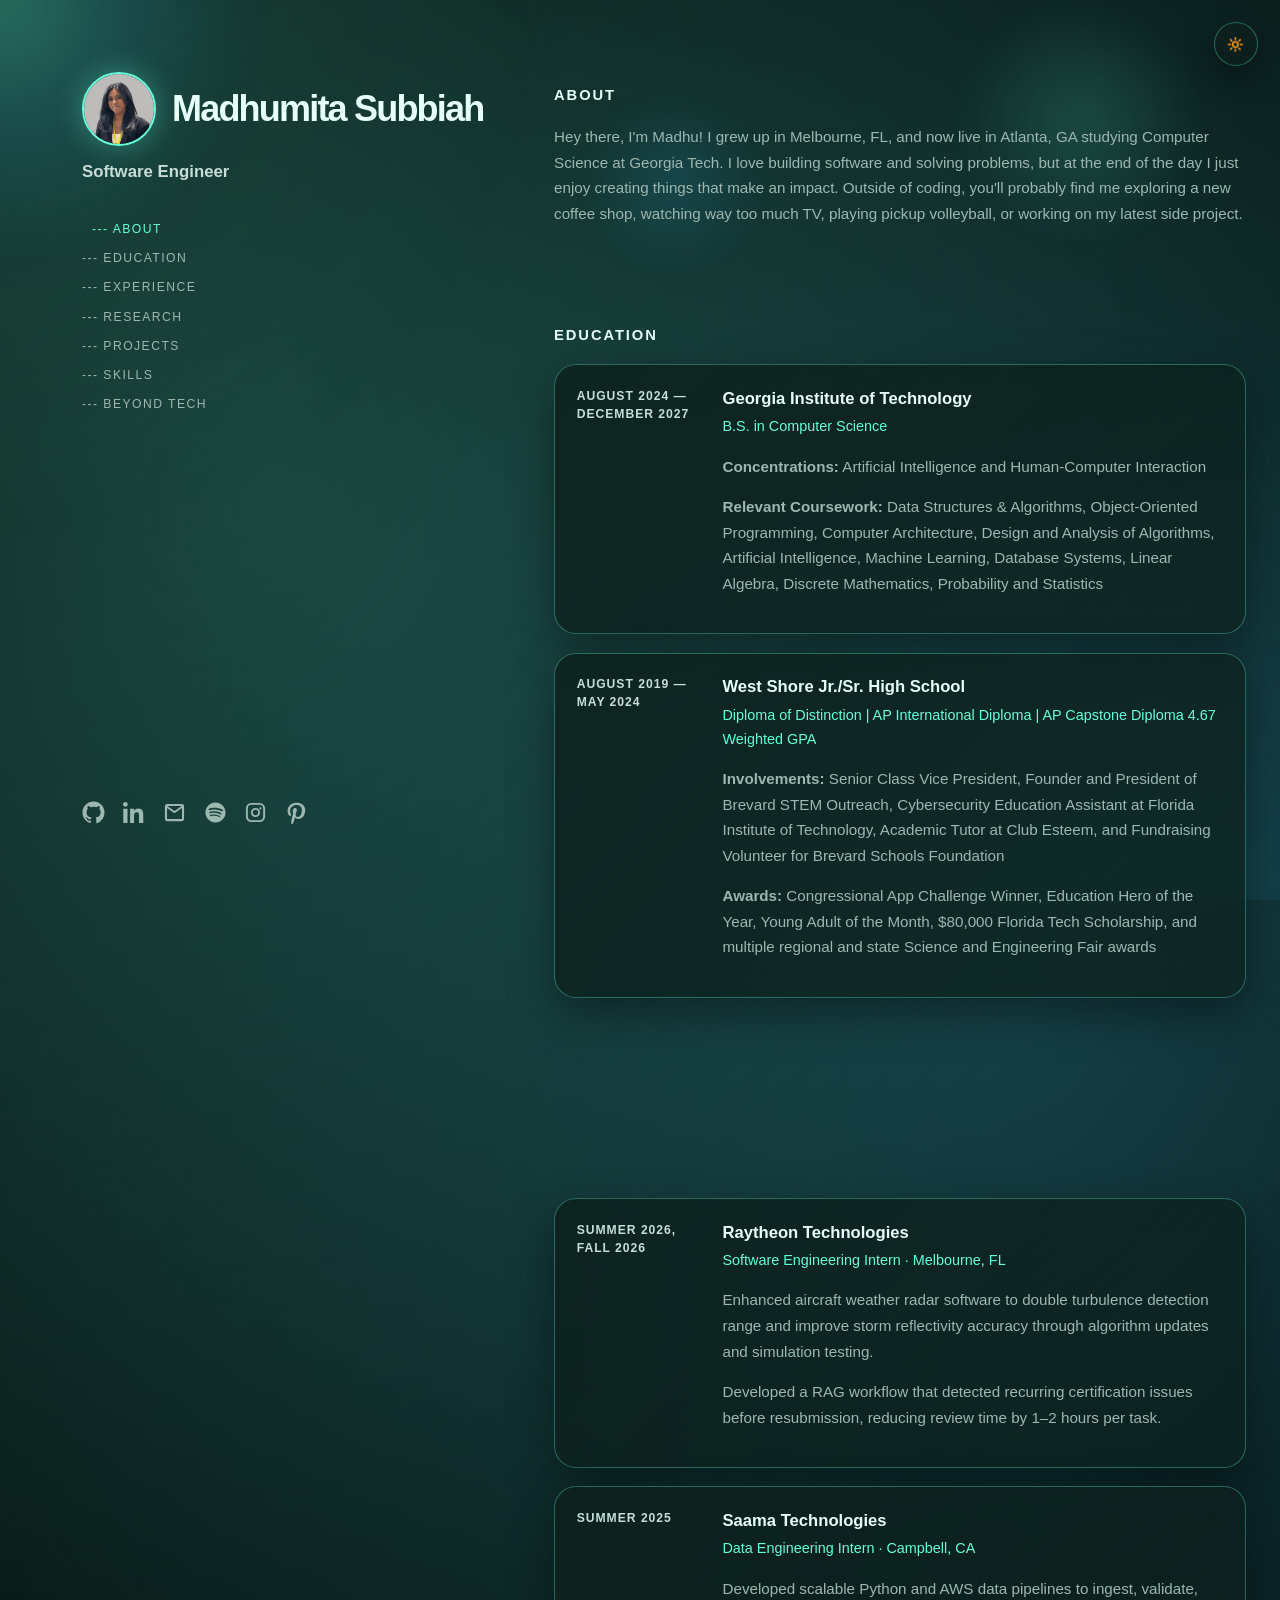
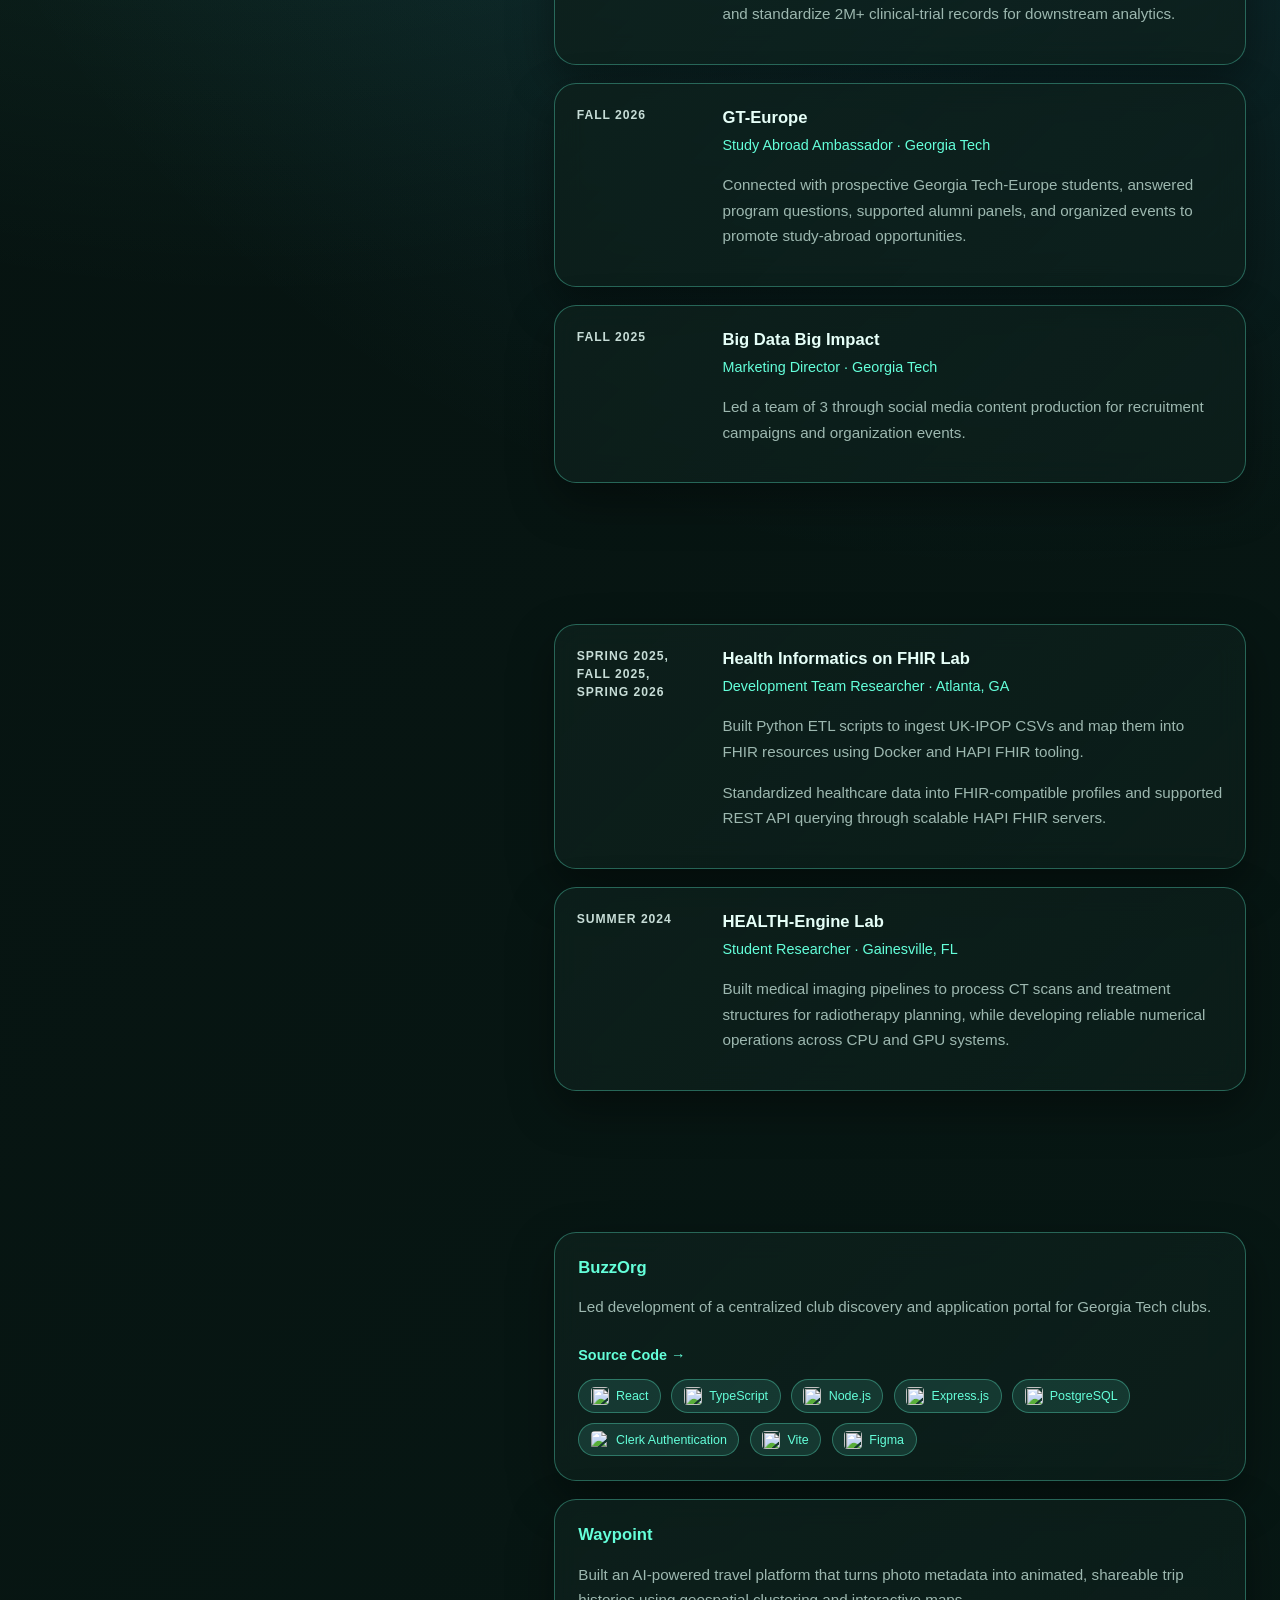
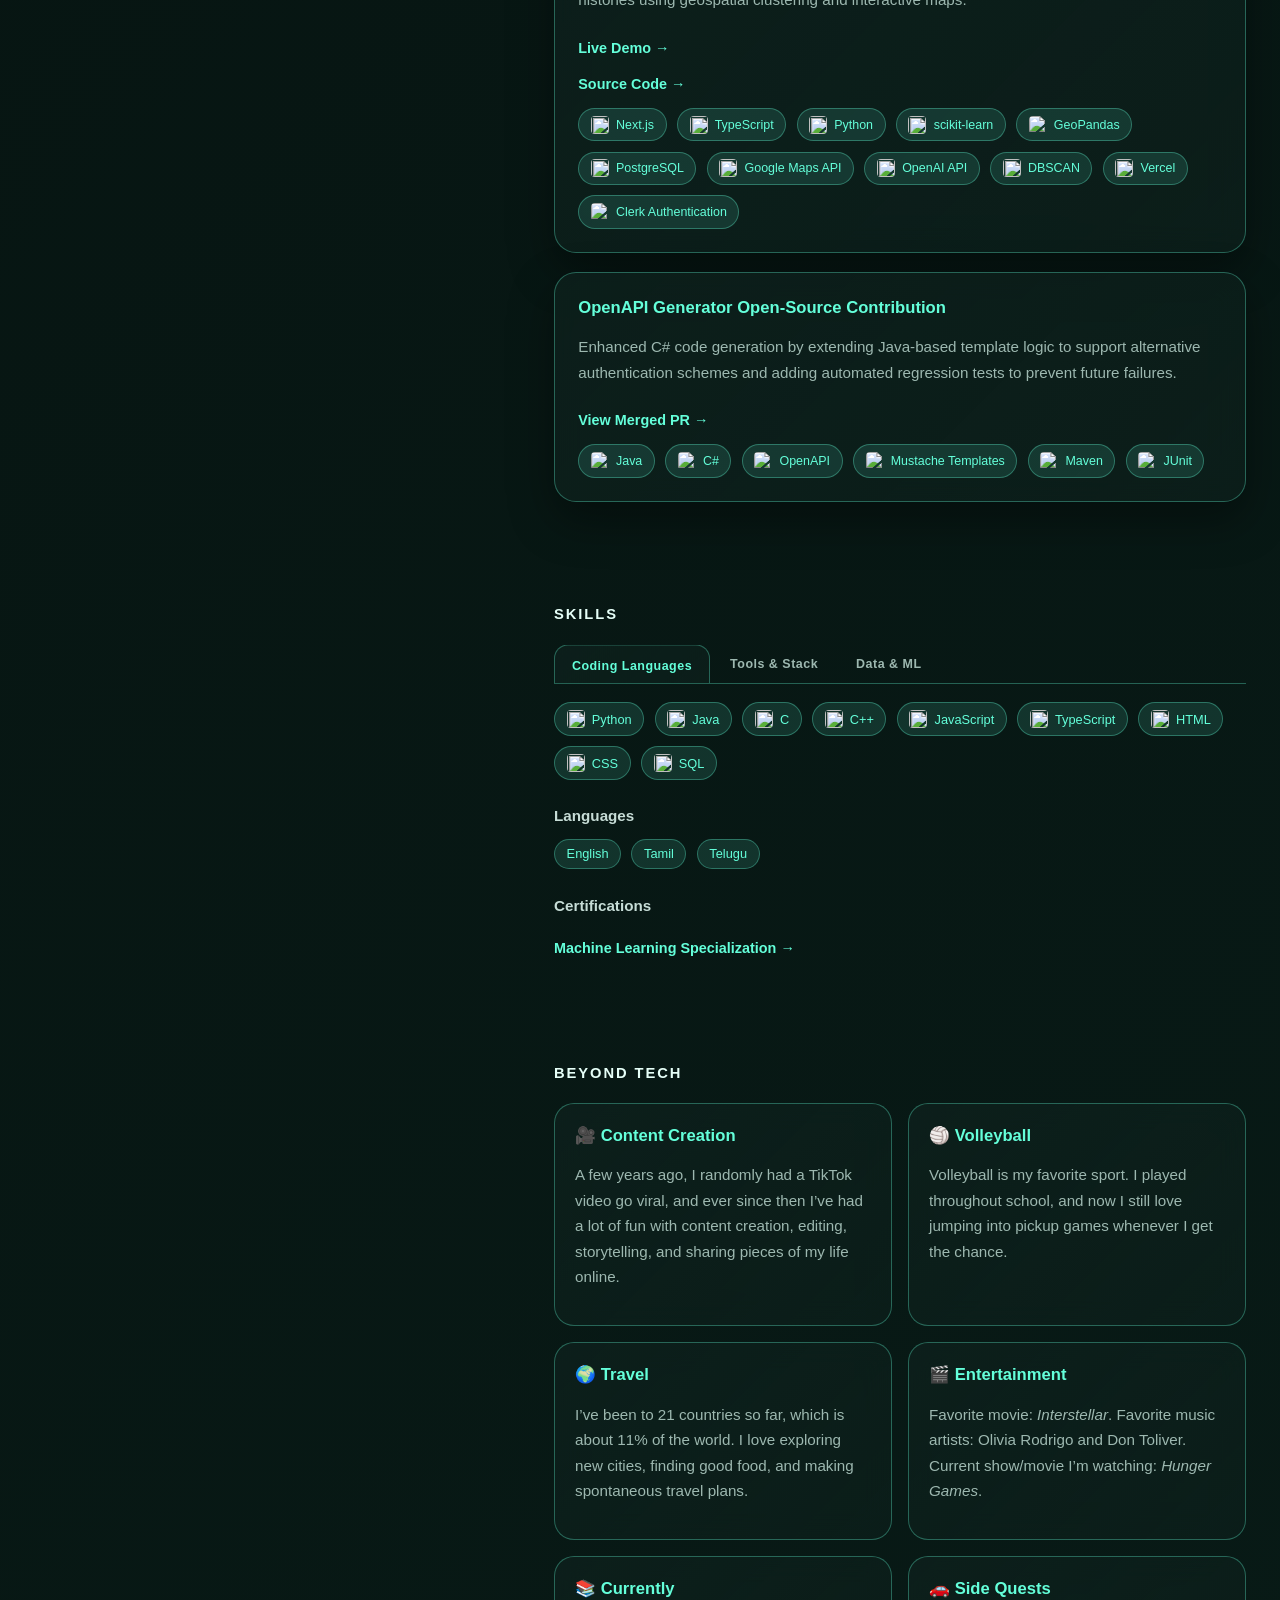
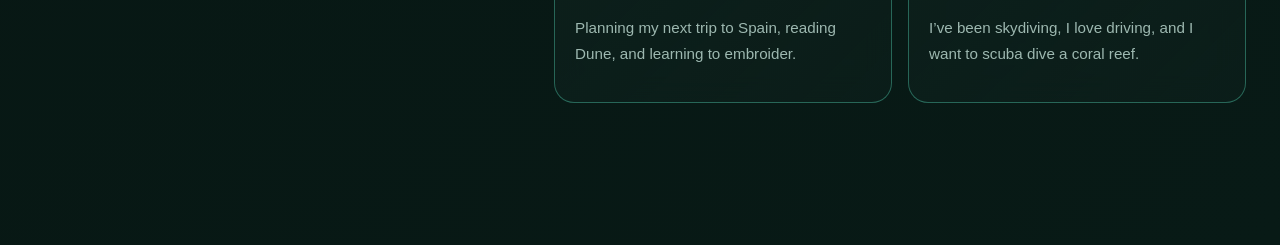
==== commit ae5b31bb: "added bold" ====
--- a/index.html
+++ b/index.html
@@ -82,8 +82,8 @@
           <div>
             <h4>Georgia Institute of Technology</h4>
             <p class="role">B.S. in Computer Science</p>
-            <p>Concentrations: Artificial Intelligence and Human-Computer Interaction</p>
-            <p>Relevant Coursework: Data Structures & Algorithms, Object-Oriented Programming, Computer Architecture, Design and Analysis of Algorithms, Artificial Intelligence, Machine Learning, Database Systems, Linear Algebra, Discrete Mathematics, Probability and Statistics</p>
+            <p><strong>Concentrations:</strong> Artificial Intelligence and Human-Computer Interaction</p>
+            <p><strong>Relevant Coursework:</strong> Data Structures & Algorithms, Object-Oriented Programming, Computer Architecture, Design and Analysis of Algorithms, Artificial Intelligence, Machine Learning, Database Systems, Linear Algebra, Discrete Mathematics, Probability and Statistics</p>
           </div>
         </div>
 
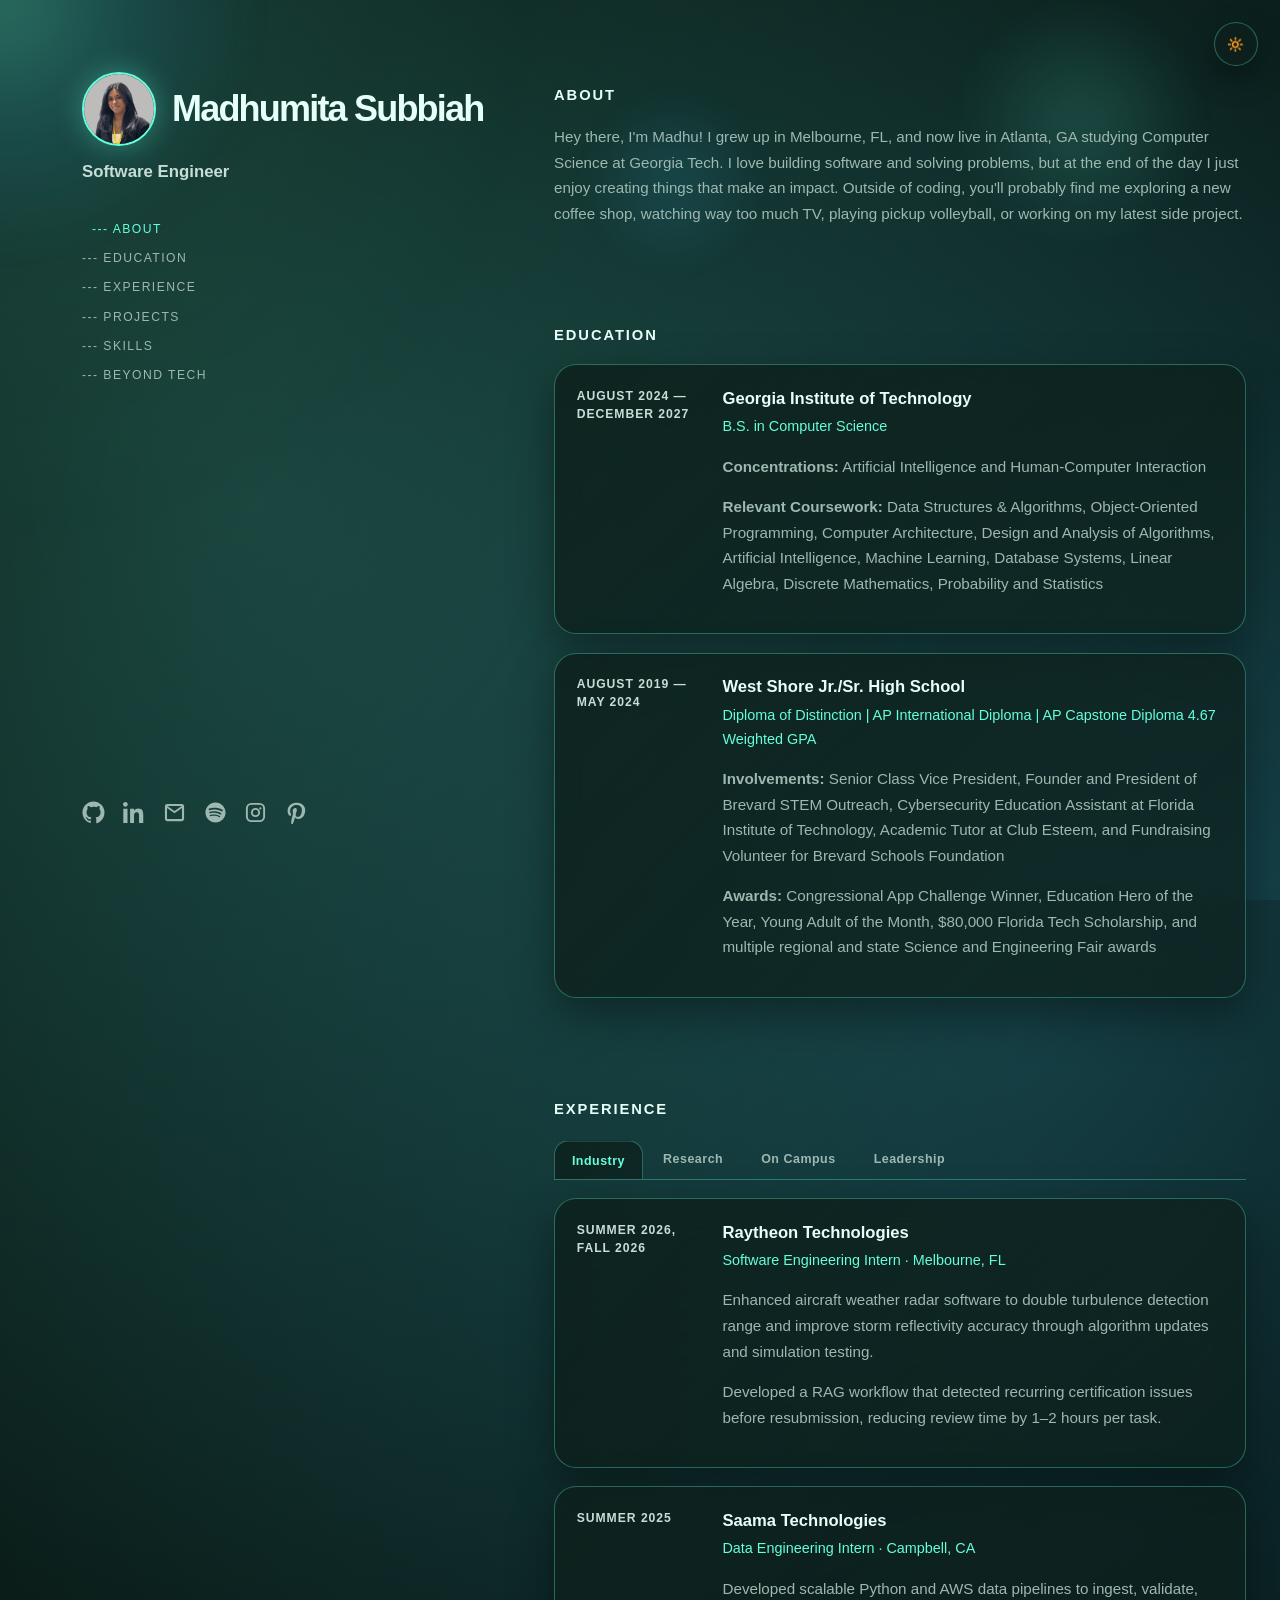
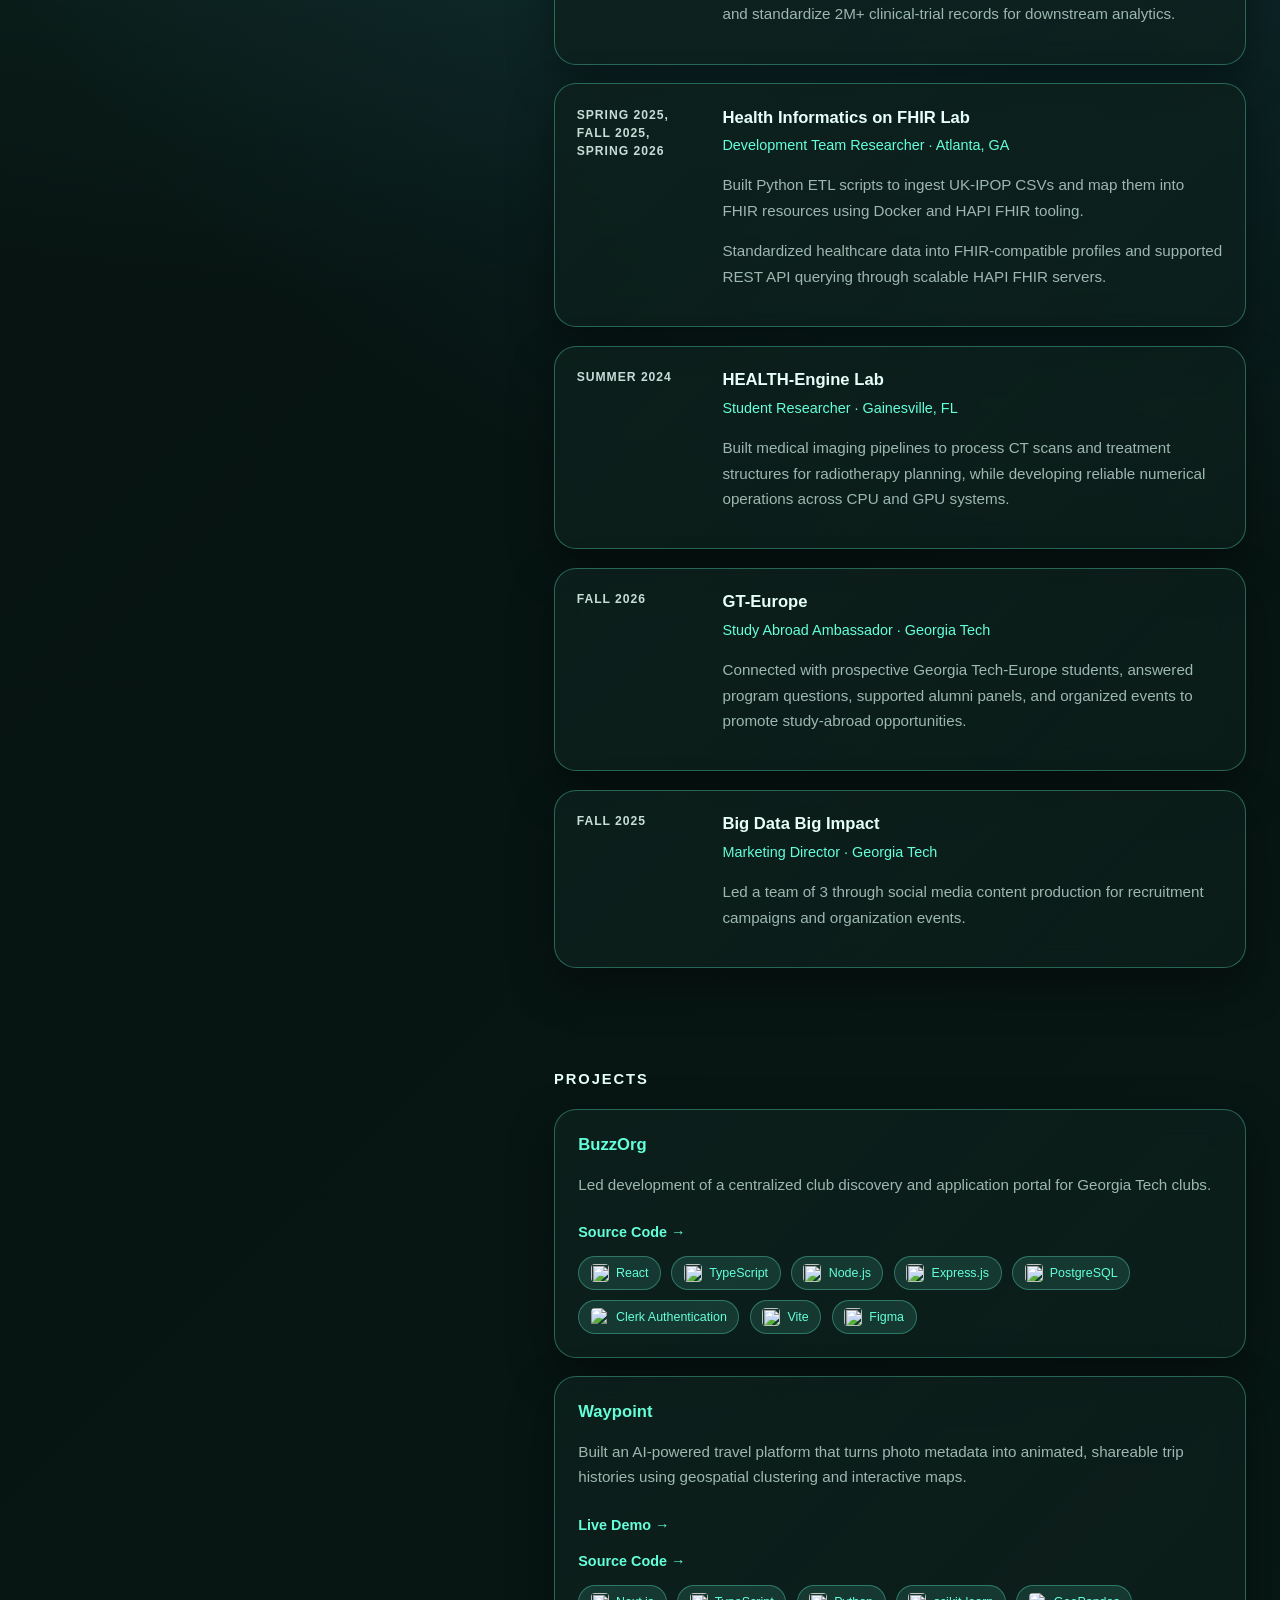
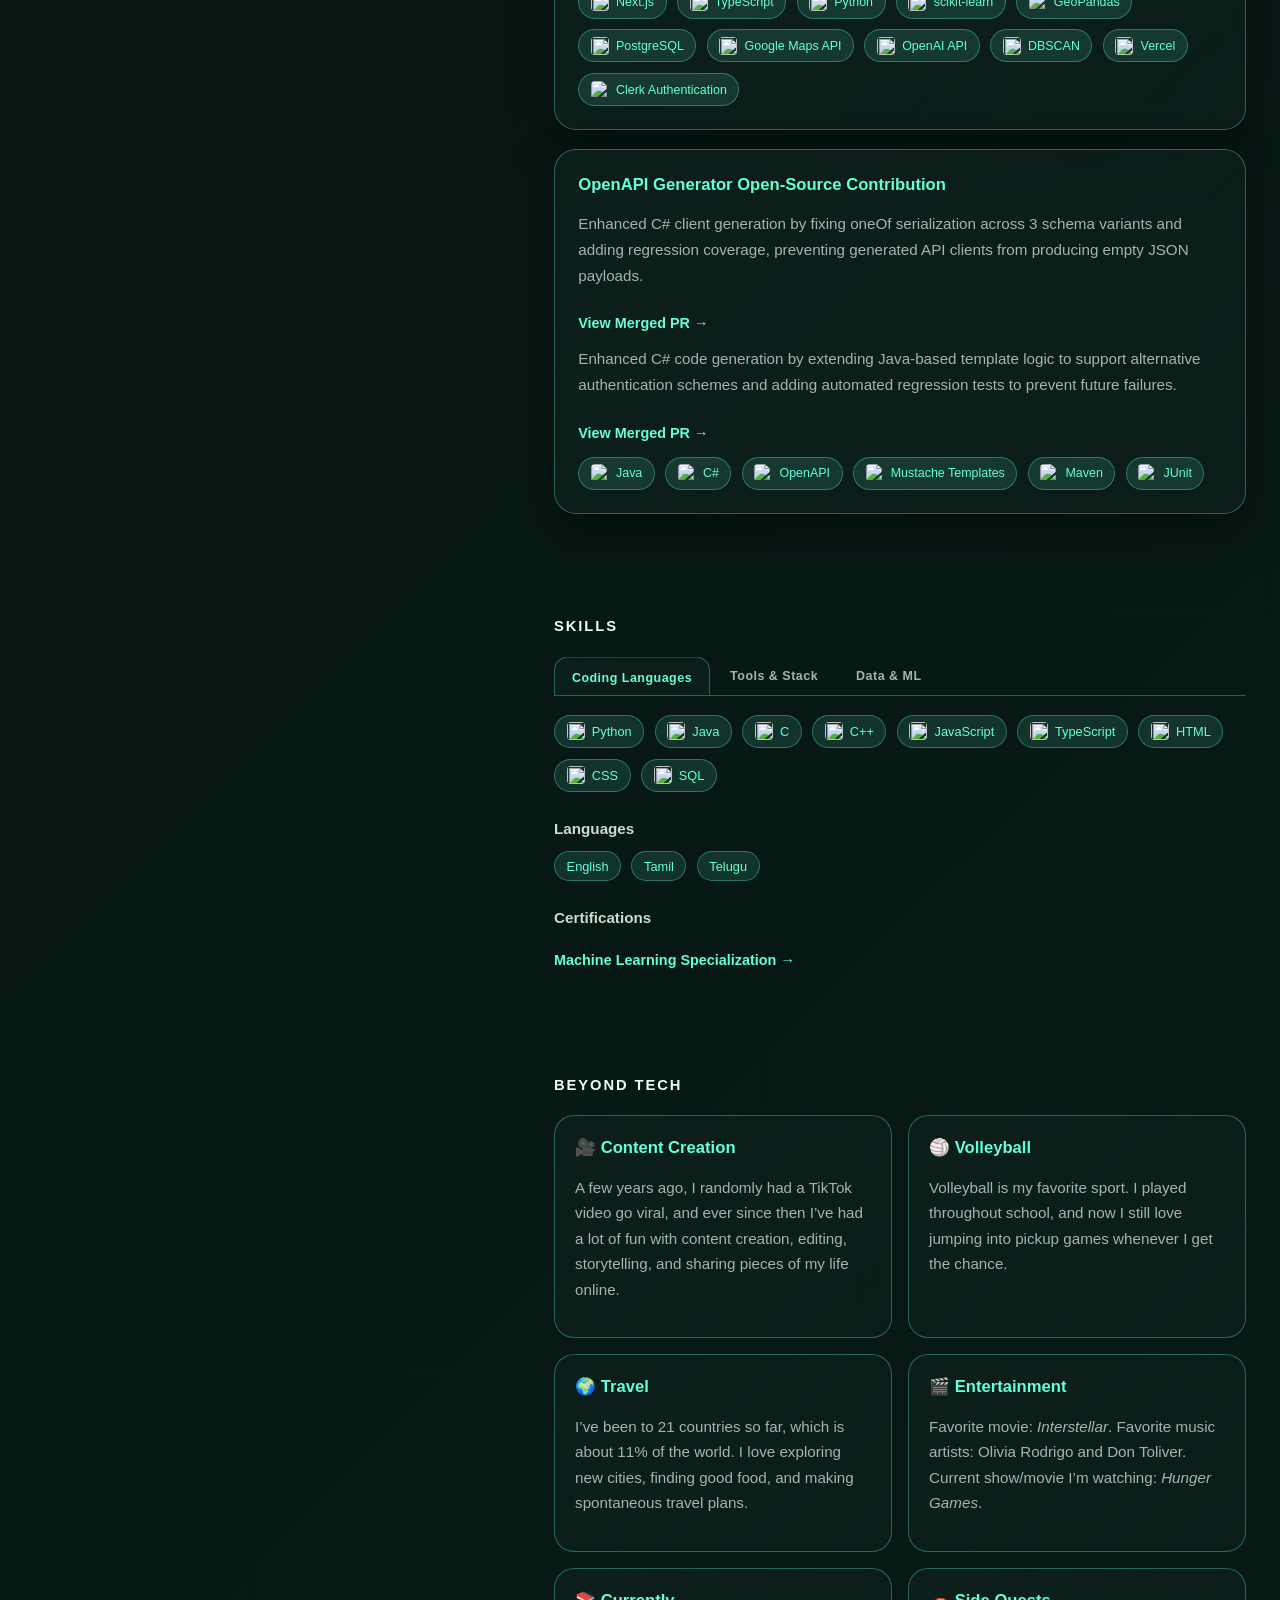
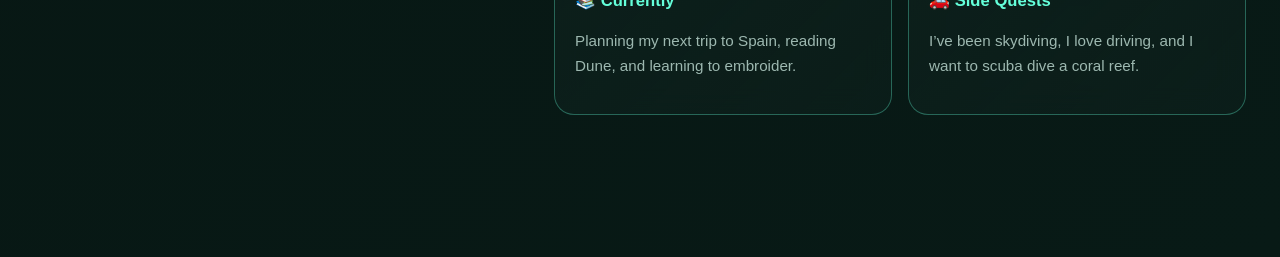
==== commit 1dc0adf3: "Added another project" ====
--- a/index.html
+++ b/index.html
@@ -30,7 +30,6 @@
           <a href="#about">--- About</a>
           <a href="#education">--- Education</a>
           <a href="#experience">--- Experience</a>
-          <a href="#research">--- Research</a>
           <a href="#projects">--- Projects</a>
           <a href="#skills">--- Skills</a>
           <a href="#beyond-tech">--- Beyond Tech</a>
@@ -104,7 +103,8 @@
 
         <div class="tab-group">
           <div class="chrome-tabs">
-            <button class="tab-button active" data-tab="swe-experience">Technical</button>
+            <button class="tab-button active" data-tab="swe-experience">Industry</button>
+            <button class="tab-button" data-tab="research">Research</button>
             <button class="tab-button" data-tab="campus-experience">On Campus</button>
             <button class="tab-button" data-tab="leadership">Leadership</button>
           </div>
@@ -127,6 +127,32 @@
                 <p class="role">Data Engineering Intern · Campbell, CA</p>
                 <p>Developed scalable Python and AWS data pipelines to ingest, validate, and standardize 2M+ clinical-trial records for downstream analytics.</p>
                 </div>
+            </div>
+          </div>
+
+          <div class="tab-content active" id="research">
+            <div class="card dated-card">
+            <div class="date">Spring 2025, <br> Fall 2025, <br> Spring 2026</div>
+            <div>
+              <h4>Health Informatics on FHIR Lab</h4>
+              <p class="role">Development Team Researcher · Atlanta, GA</p>
+              <p>Built Python ETL scripts to ingest UK-IPOP CSVs and map them into FHIR resources using Docker and HAPI FHIR tooling.</p>
+              <p>
+                Standardized healthcare data into FHIR-compatible profiles and supported REST API querying through scalable HAPI FHIR servers.
+              </p>
+            </div>
+          </div>
+
+          <div class="card dated-card">
+            <div class="date">Summer 2024</div>
+            <div>
+              <h4>HEALTH-Engine Lab</h4>
+              <p class="role">Student Researcher · Gainesville, FL</p>
+
+              <p>
+                Built medical imaging pipelines to process CT scans and treatment structures for radiotherapy planning, while developing reliable numerical operations across CPU and GPU systems.
+              </p>
+
             </div>
           </div>
 
@@ -190,34 +216,7 @@
         </div>
       </section>
 
-      <section id="research" class="reveal">
-        <h3>Research</h3>
-
-        <div class="card dated-card">
-          <div class="date">Spring 2025, <br> Fall 2025, <br> Spring 2026</div>
-          <div>
-            <h4>Health Informatics on FHIR Lab</h4>
-            <p class="role">Development Team Researcher · Atlanta, GA</p>
-            <p>Built Python ETL scripts to ingest UK-IPOP CSVs and map them into FHIR resources using Docker and HAPI FHIR tooling.</p>
-            <p>
-              Standardized healthcare data into FHIR-compatible profiles and supported REST API querying through scalable HAPI FHIR servers.
-            </p>
-          </div>
-        </div>
-
-        <div class="card dated-card">
-          <div class="date">Summer 2024</div>
-          <div>
-            <h4>HEALTH-Engine Lab</h4>
-            <p class="role">Student Researcher · Gainesville, FL</p>
-
-            <p>
-              Built medical imaging pipelines to process CT scans and treatment structures for radiotherapy planning, while developing reliable numerical operations across CPU and GPU systems.
-            </p>
-
-          </div>
-        </div>
-      </section>
+
       <section id="projects" class="reveal">
         <h3>Projects</h3>
 
@@ -424,6 +423,18 @@
 
         <div class="card project-card">
           <h4>OpenAPI Generator Open-Source Contribution</h4>
+
+          <p class="project-description">
+            Enhanced C# client generation by fixing oneOf serialization across 3 schema variants and adding regression coverage, preventing generated API clients from producing empty JSON payloads.
+          </p>
+
+          <div class="project-links"> 
+            <a class="project-link" 
+              href="https://github.com/OpenAPITools/openapi-generator/issues/24398" 
+              target="_blank" > 
+              View Merged PR → 
+            </a> 
+          </div>
 
           <p class="project-description">
             Enhanced C# code generation by extending Java-based template logic to support alternative authentication schemes and adding automated regression tests to prevent future failures.
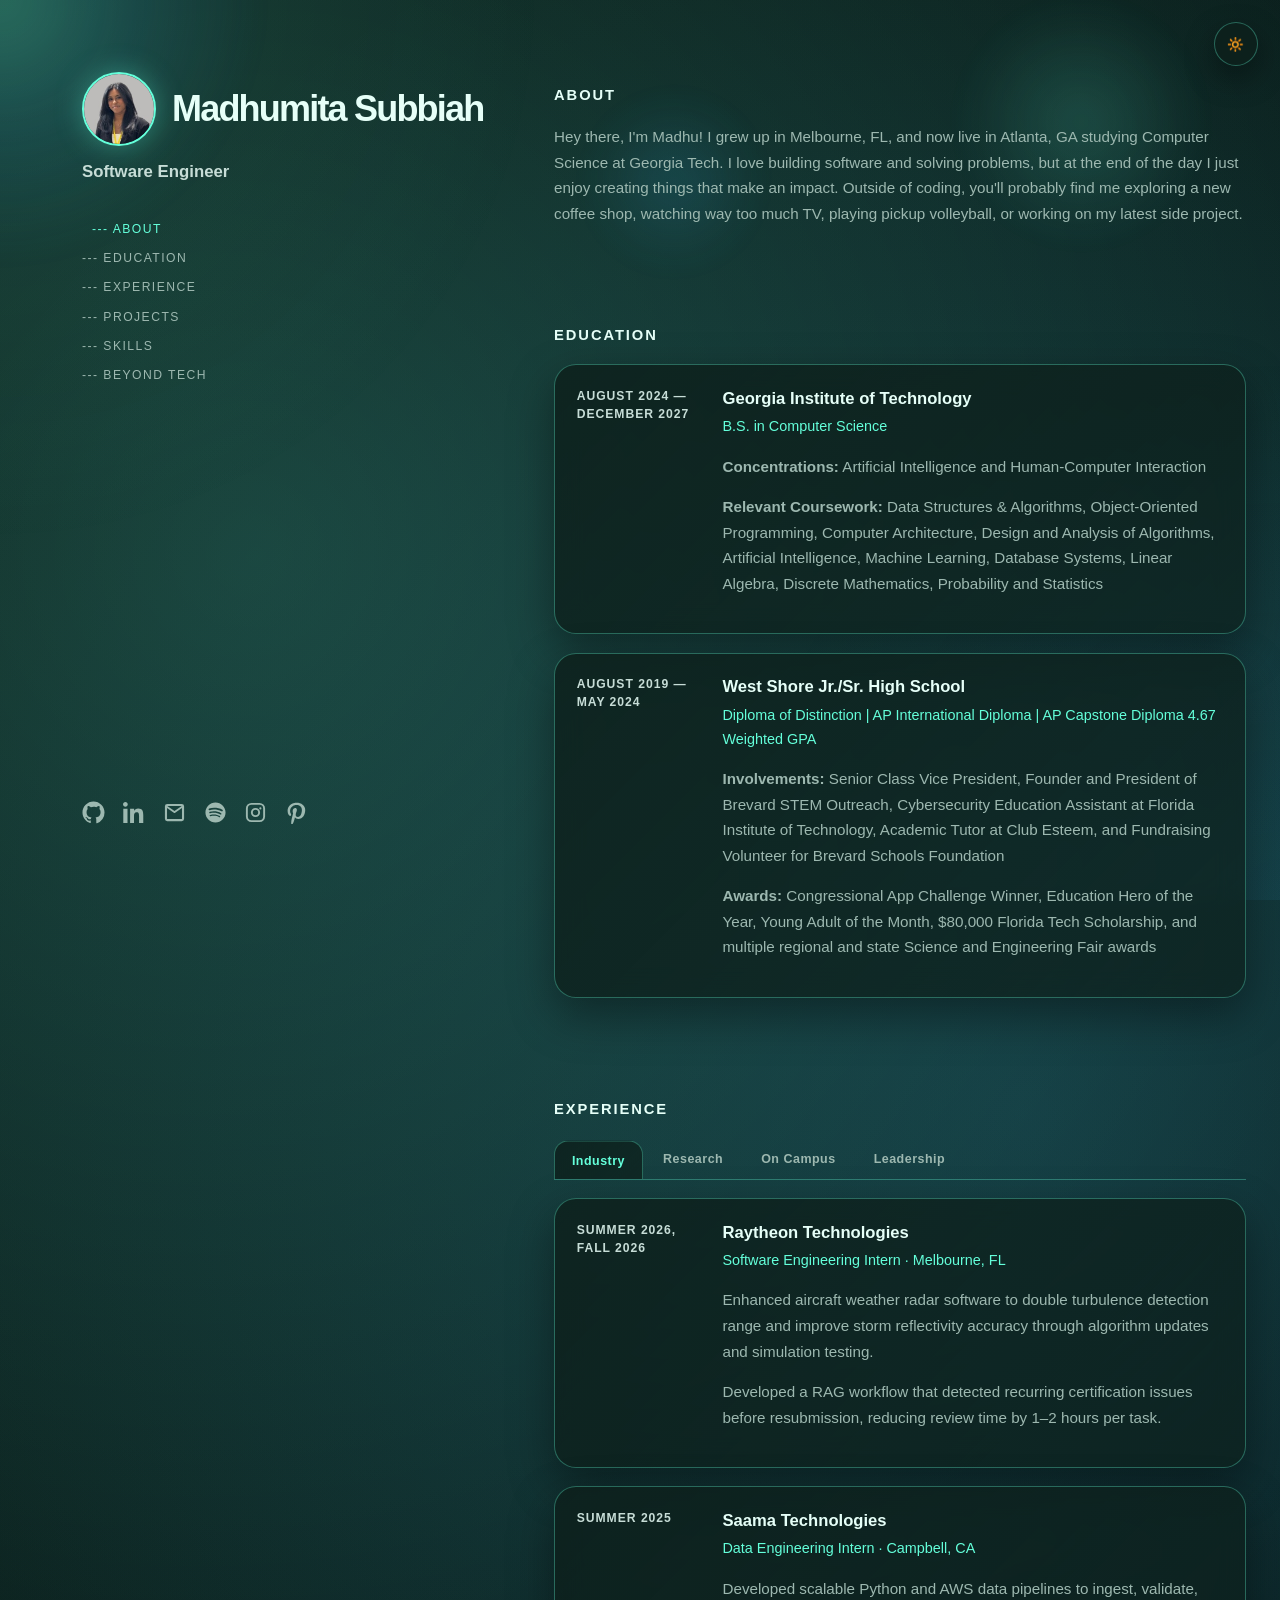
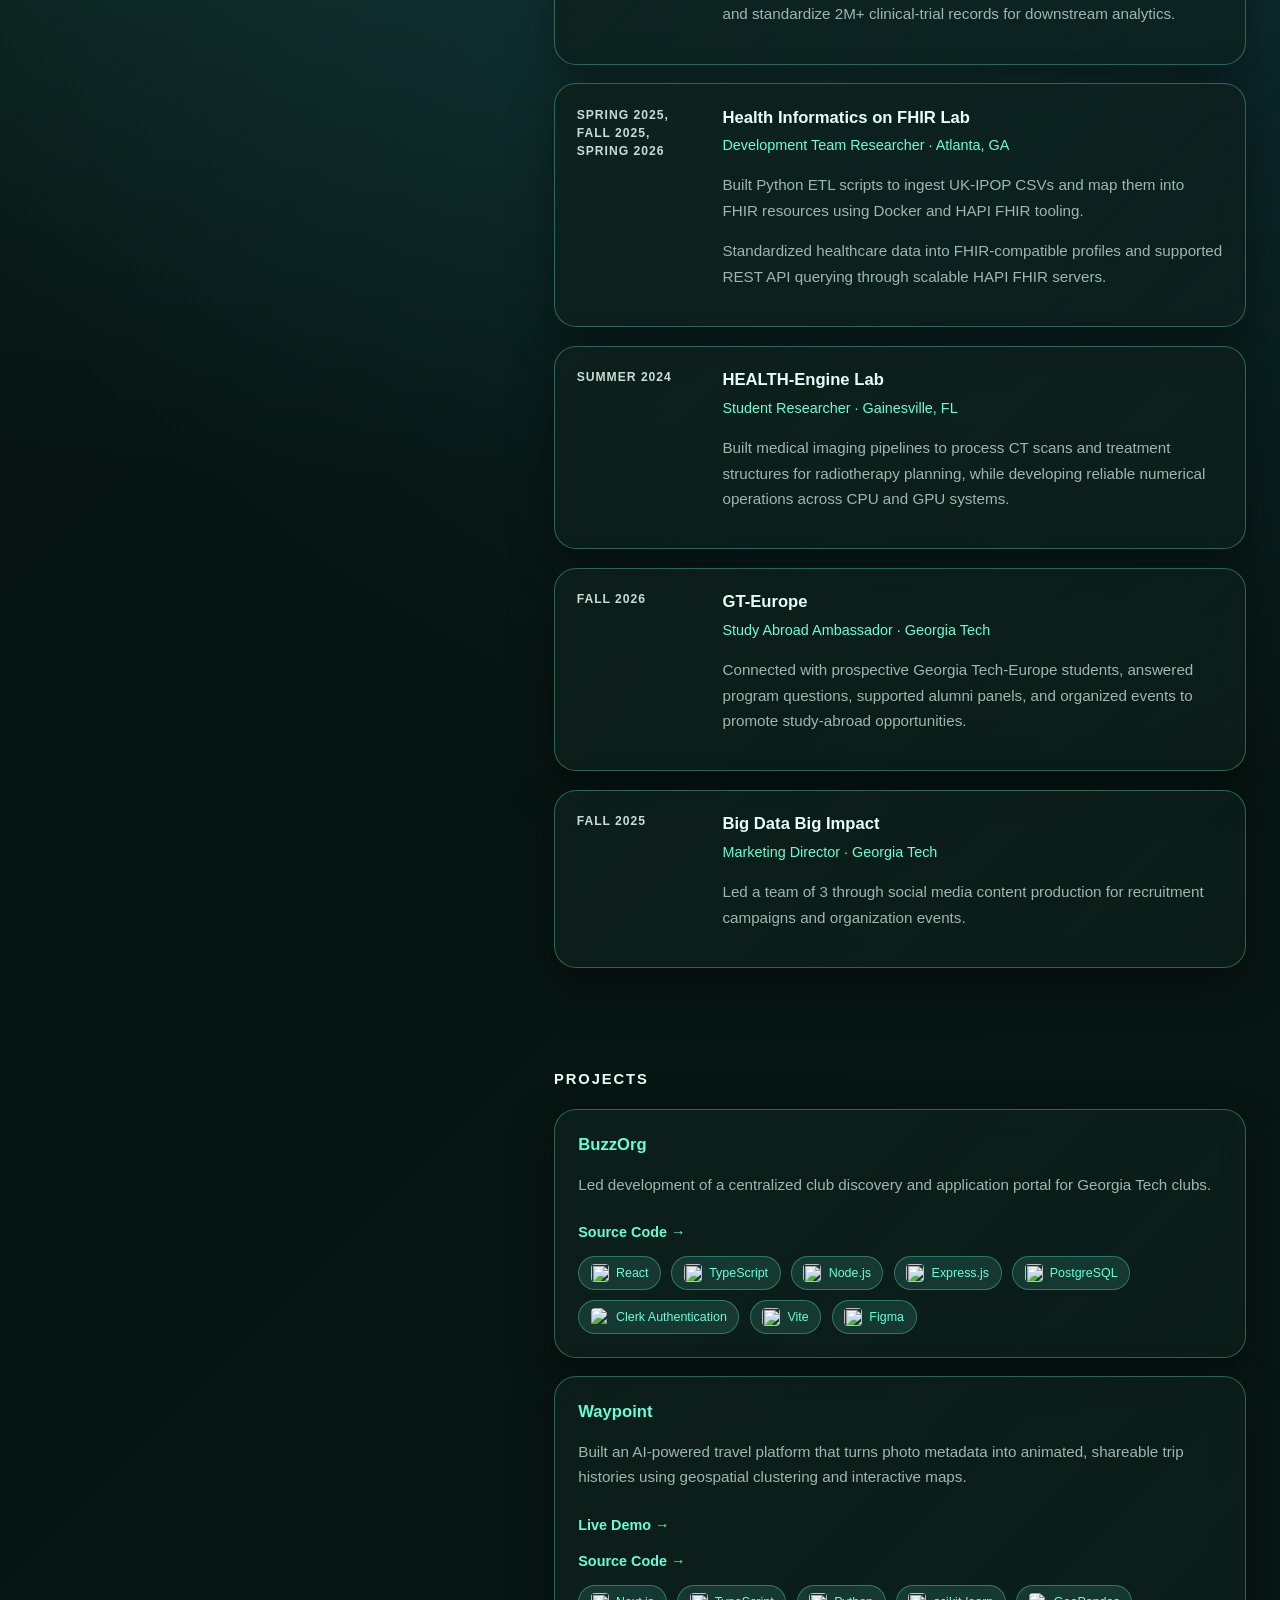
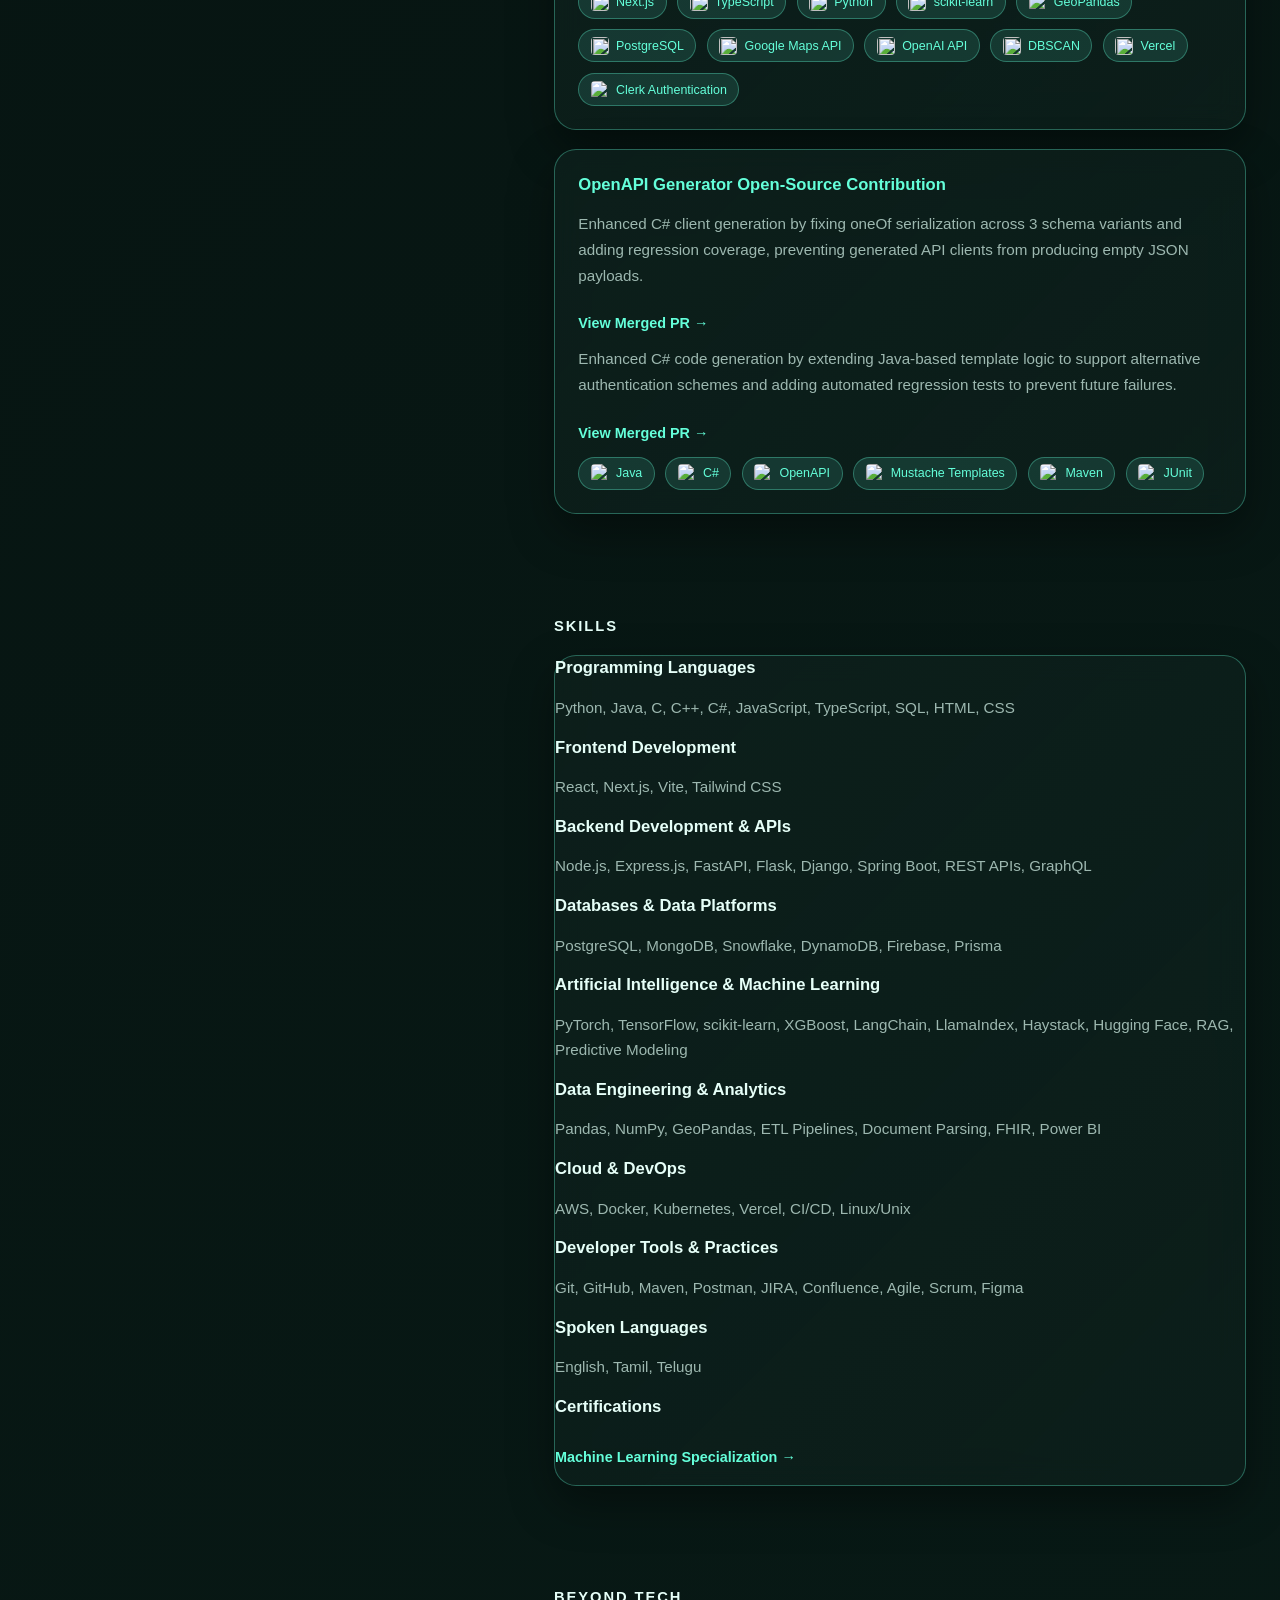
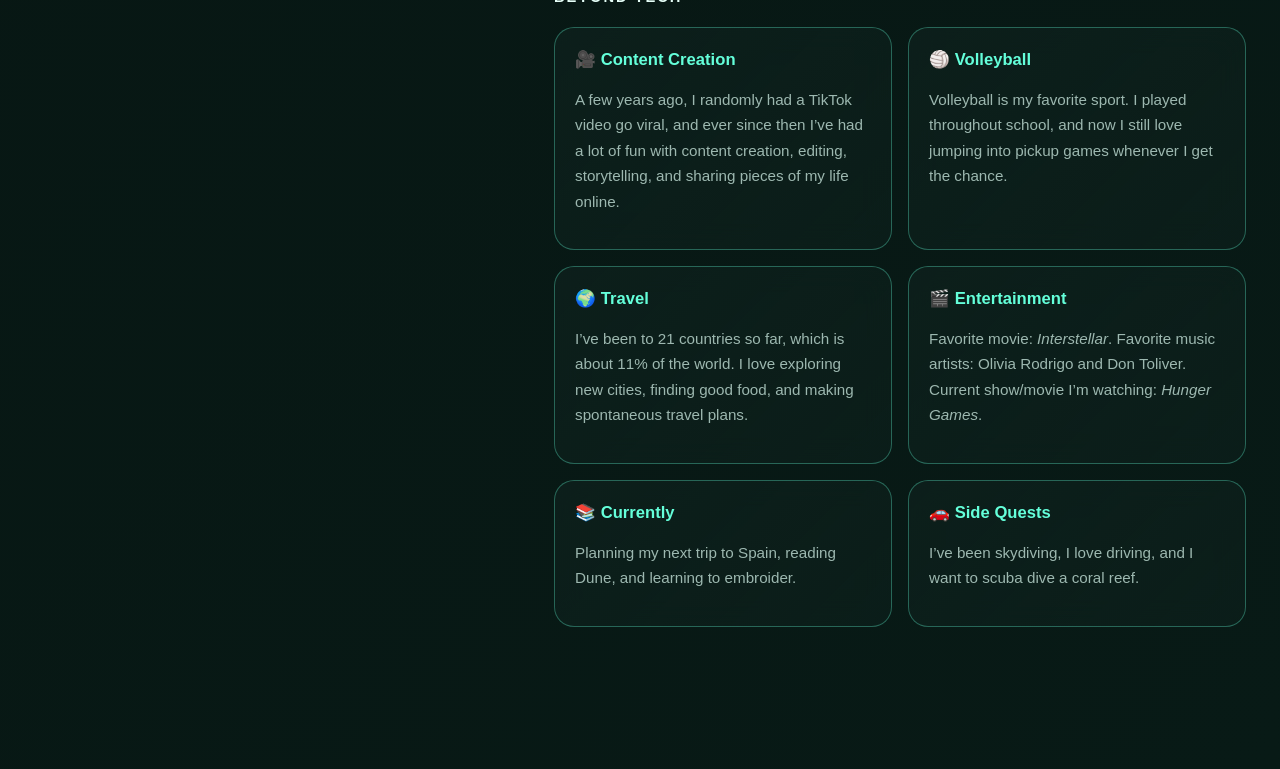
==== commit fd10f564: "fixed skills?" ====
--- a/index.html
+++ b/index.html
@@ -126,33 +126,34 @@
                 <h4>Saama Technologies</h4>
                 <p class="role">Data Engineering Intern · Campbell, CA</p>
                 <p>Developed scalable Python and AWS data pipelines to ingest, validate, and standardize 2M+ clinical-trial records for downstream analytics.</p>
-                </div>
+              </div>
             </div>
           </div>
 
           <div class="tab-content active" id="research">
             <div class="card dated-card">
-            <div class="date">Spring 2025, <br> Fall 2025, <br> Spring 2026</div>
-            <div>
-              <h4>Health Informatics on FHIR Lab</h4>
-              <p class="role">Development Team Researcher · Atlanta, GA</p>
-              <p>Built Python ETL scripts to ingest UK-IPOP CSVs and map them into FHIR resources using Docker and HAPI FHIR tooling.</p>
-              <p>
-                Standardized healthcare data into FHIR-compatible profiles and supported REST API querying through scalable HAPI FHIR servers.
-              </p>
-            </div>
-          </div>
-
-          <div class="card dated-card">
-            <div class="date">Summer 2024</div>
-            <div>
-              <h4>HEALTH-Engine Lab</h4>
-              <p class="role">Student Researcher · Gainesville, FL</p>
-
-              <p>
-                Built medical imaging pipelines to process CT scans and treatment structures for radiotherapy planning, while developing reliable numerical operations across CPU and GPU systems.
-              </p>
-
+              <div class="date">Spring 2025, <br> Fall 2025, <br> Spring 2026</div>
+              <div>
+                <h4>Health Informatics on FHIR Lab</h4>
+                <p class="role">Development Team Researcher · Atlanta, GA</p>
+                <p>Built Python ETL scripts to ingest UK-IPOP CSVs and map them into FHIR resources using Docker and HAPI FHIR tooling.</p>
+                <p>
+                  Standardized healthcare data into FHIR-compatible profiles and supported REST API querying through scalable HAPI FHIR servers.
+                </p>
+              </div>
+            </div>
+
+            <div class="card dated-card">
+              <div class="date">Summer 2024</div>
+              <div>
+                <h4>HEALTH-Engine Lab</h4>
+                <p class="role">Student Researcher · Gainesville, FL</p>
+
+                <p>
+                  Built medical imaging pipelines to process CT scans and treatment structures for radiotherapy planning, while developing reliable numerical operations across CPU and GPU systems.
+                </p>
+
+              </div>
             </div>
           </div>
 
@@ -198,7 +199,7 @@
                 <h4>GT-Europe</h4>
                 <p class="role">Study Abroad Ambassador · Georgia Tech</p>
                 <p>Connected with prospective Georgia Tech-Europe students, answered program questions, supported alumni panels, and organized events to promote study-abroad opportunities.</p>
-                </div>
+              </div>
             </div>
 
 
@@ -505,81 +506,64 @@
       <section id="skills" class="reveal">
         <h3>Skills</h3>
 
-        <div class="tab-group">
-          <div class="chrome-tabs">
-            <button class="tab-button active" data-tab="coding-languages">Coding Languages</button>
-            <button class="tab-button" data-tab="tools-stack">Tools & Stack</button>
-            <button class="tab-button" data-tab="data-ml-skills">Data & ML</button>
-          </div>
-
-          <div class="tab-content active" id="coding-languages">
-            <div class="skill-grid">
-              <span><img src="https://cdn.jsdelivr.net/gh/devicons/devicon/icons/python/python-original.svg" alt="">Python</span>
-              <span><img src="https://cdn.jsdelivr.net/gh/devicons/devicon/icons/java/java-original.svg" alt="">Java</span>
-              <span><img src="https://cdn.jsdelivr.net/gh/devicons/devicon/icons/c/c-original.svg" alt="">C</span>
-              <span><img src="https://cdn.jsdelivr.net/gh/devicons/devicon/icons/cplusplus/cplusplus-original.svg" alt="">C++</span>
-              <span><img src="https://cdn.jsdelivr.net/gh/devicons/devicon/icons/javascript/javascript-original.svg" alt="">JavaScript</span>
-              <span><img src="https://cdn.jsdelivr.net/gh/devicons/devicon/icons/typescript/typescript-original.svg" alt="">TypeScript</span>
-              <span><img src="https://cdn.jsdelivr.net/gh/devicons/devicon/icons/html5/html5-original.svg" alt="">HTML</span>
-              <span><img src="https://cdn.jsdelivr.net/gh/devicons/devicon/icons/css3/css3-original.svg" alt="">CSS</span>
-              <span><img src="https://cdn.jsdelivr.net/gh/devicons/devicon/icons/mysql/mysql-original.svg" alt="">SQL</span>
-            </div>
-          </div>
-
-          <div class="tab-content" id="tools-stack">
-            <div class="skill-grid">
-              <span><img src="https://cdn.jsdelivr.net/gh/devicons/devicon/icons/react/react-original.svg" alt="">React</span>
-              <span><img src="https://cdn.jsdelivr.net/gh/devicons/devicon/icons/nextjs/nextjs-original.svg" alt="">Next.js</span>
-              <span><img src="https://cdn.jsdelivr.net/gh/devicons/devicon/icons/nodejs/nodejs-original.svg" alt="">Node.js</span>
-              <span><img src="https://cdn.jsdelivr.net/gh/devicons/devicon/icons/express/express-original.svg" alt="">Express.js</span>
-              <span><img src="https://cdn.jsdelivr.net/gh/devicons/devicon/icons/vitejs/vitejs-original.svg" alt="">Vite</span>
-              <span><img src="https://cdn.jsdelivr.net/gh/devicons/devicon/icons/spring/spring-original.svg" alt="">Spring Boot</span>
-              <span><img src="https://cdn.jsdelivr.net/gh/devicons/devicon/icons/fastapi/fastapi-original.svg" alt="">FastAPI</span>
-              <span><img src="https://ts.llamaindex.ai/square.svg" alt="LlamaIndex">LlamaIndex</span>
-              <span><img src="https://cdn.jsdelivr.net/gh/devicons/devicon/icons/django/django-plain.svg" alt="">Django</span>
-              <span><img src="https://cdn.jsdelivr.net/gh/devicons/devicon/icons/firebase/firebase-plain.svg" alt="">Firebase</span>
-              <span><img src="https://cdn.jsdelivr.net/gh/devicons/devicon/icons/docker/docker-original.svg" alt="">Docker</span>
-              <span><img src="https://cdn.jsdelivr.net/gh/devicons/devicon/icons/git/git-original.svg" alt="">Git</span>
-              <span><img src="https://cdn.jsdelivr.net/gh/devicons/devicon/icons/amazonwebservices/amazonwebservices-original-wordmark.svg" alt="">AWS</span>
-              <span><img src="https://cdn.jsdelivr.net/gh/devicons/devicon/icons/postgresql/postgresql-original.svg" alt="">PostgreSQL</span>
-              <span><img src="https://cdn.jsdelivr.net/gh/devicons/devicon/icons/mongodb/mongodb-original.svg" alt="">MongoDB</span>
-              <span><img src="https://cdn.jsdelivr.net/gh/devicons/devicon/icons/prisma/prisma-original.svg" alt="">Prisma</span>
-              <span><img src="https://img.icons8.com/color/48/tailwind_css.png" alt="">Tailwind CSS</span>
-              <span><img src="https://img.icons8.com/fluency/48/api-settings.png" alt="">REST APIs</span>
-              <span>♾️ CI/CD</span>
-            </div>
-          </div>
-
-          <div class="tab-content" id="data-ml-skills">
-            <div class="skill-grid">
-              <span><img src="https://cdn.jsdelivr.net/gh/devicons/devicon/icons/tensorflow/tensorflow-original.svg" alt="">TensorFlow</span>
-              <span><img src="https://cdn.jsdelivr.net/gh/devicons/devicon/icons/pytorch/pytorch-original.svg" alt="">PyTorch</span>
-              <span><img src="https://huggingface.co/front/assets/huggingface_logo-noborder.svg" alt="">Hugging Face</span>
-              <span><img src="https://cdn.jsdelivr.net/gh/devicons/devicon/icons/scikitlearn/scikitlearn-original.svg" alt="">scikit-learn</span>
-              <span><img src="https://cdn.jsdelivr.net/gh/devicons/devicon/icons/pandas/pandas-original.svg" alt="">Pandas</span>
-              <span><img src="https://cdn.jsdelivr.net/gh/devicons/devicon/icons/numpy/numpy-original.svg" alt="">NumPy</span>
-              <span><img src="https://img.icons8.com/color/48/snowflake.png" alt="">Snowflake</span>
-              <span><img src="https://img.icons8.com/fluency/48/document.png" alt="">Document Parsing</span>
-              <span>🔥 FHIR</span>
-              <span>Machine Learning</span>
-              <span>Predictive Modeling</span>
-              <span>ETL Pipelines</span>
-            </div>
-          </div>
-        </div>
-
-        <div class="skill-category extra-skill-section">
-          <h4>Languages</h4>
-          <div class="skill-grid">
-            <span>English</span>
-            <span>Tamil</span>
-            <span>Telugu</span>
-          </div>
-        </div>
-
-        <div class="skill-category extra-skill-section">
-          <h4>Certifications</h4>
-          <a class="project-link" href="machine-learning-specialization.pdf" target="_blank">Machine Learning Specialization →</a>
+        <div class="card skills-card">
+          <div class="skill-line">
+            <h4>Programming Languages</h4>
+            <p>Python, Java, C, C++, C#, JavaScript, TypeScript, SQL, HTML, CSS</p>
+          </div>
+
+          <div class="skill-line">
+            <h4>Frontend Development</h4>
+            <p>React, Next.js, Vite, Tailwind CSS</p>
+          </div>
+
+          <div class="skill-line">
+            <h4>Backend Development & APIs</h4>
+            <p>Node.js, Express.js, FastAPI, Flask, Django, Spring Boot, REST APIs, GraphQL</p>
+          </div>
+
+          <div class="skill-line">
+            <h4>Databases & Data Platforms</h4>
+            <p>PostgreSQL, MongoDB, Snowflake, DynamoDB, Firebase, Prisma</p>
+          </div>
+
+          <div class="skill-line">
+            <h4>Artificial Intelligence & Machine Learning</h4>
+            <p>PyTorch, TensorFlow, scikit-learn, XGBoost, LangChain, LlamaIndex, Haystack, Hugging Face, RAG, Predictive Modeling</p>
+          </div>
+
+          <div class="skill-line">
+            <h4>Data Engineering & Analytics</h4>
+            <p>Pandas, NumPy, GeoPandas, ETL Pipelines, Document Parsing, FHIR, Power BI</p>
+          </div>
+
+          <div class="skill-line">
+            <h4>Cloud & DevOps</h4>
+            <p>AWS, Docker, Kubernetes, Vercel, CI/CD, Linux/Unix</p>
+          </div>
+
+          <div class="skill-line">
+            <h4>Developer Tools & Practices</h4>
+            <p>Git, GitHub, Maven, Postman, JIRA, Confluence, Agile, Scrum, Figma</p>
+          </div>
+
+          <div class="skill-line">
+            <h4>Spoken Languages</h4>
+            <p>English, Tamil, Telugu</p>
+          </div>
+
+          <div class="skill-line">
+            <h4>Certifications</h4>
+            <p>
+              <a
+                class="project-link"
+                href="machine-learning-specialization.pdf"
+                target="_blank"
+              >
+                Machine Learning Specialization →
+              </a>
+            </p>
+          </div>
         </div>
       </section>
 
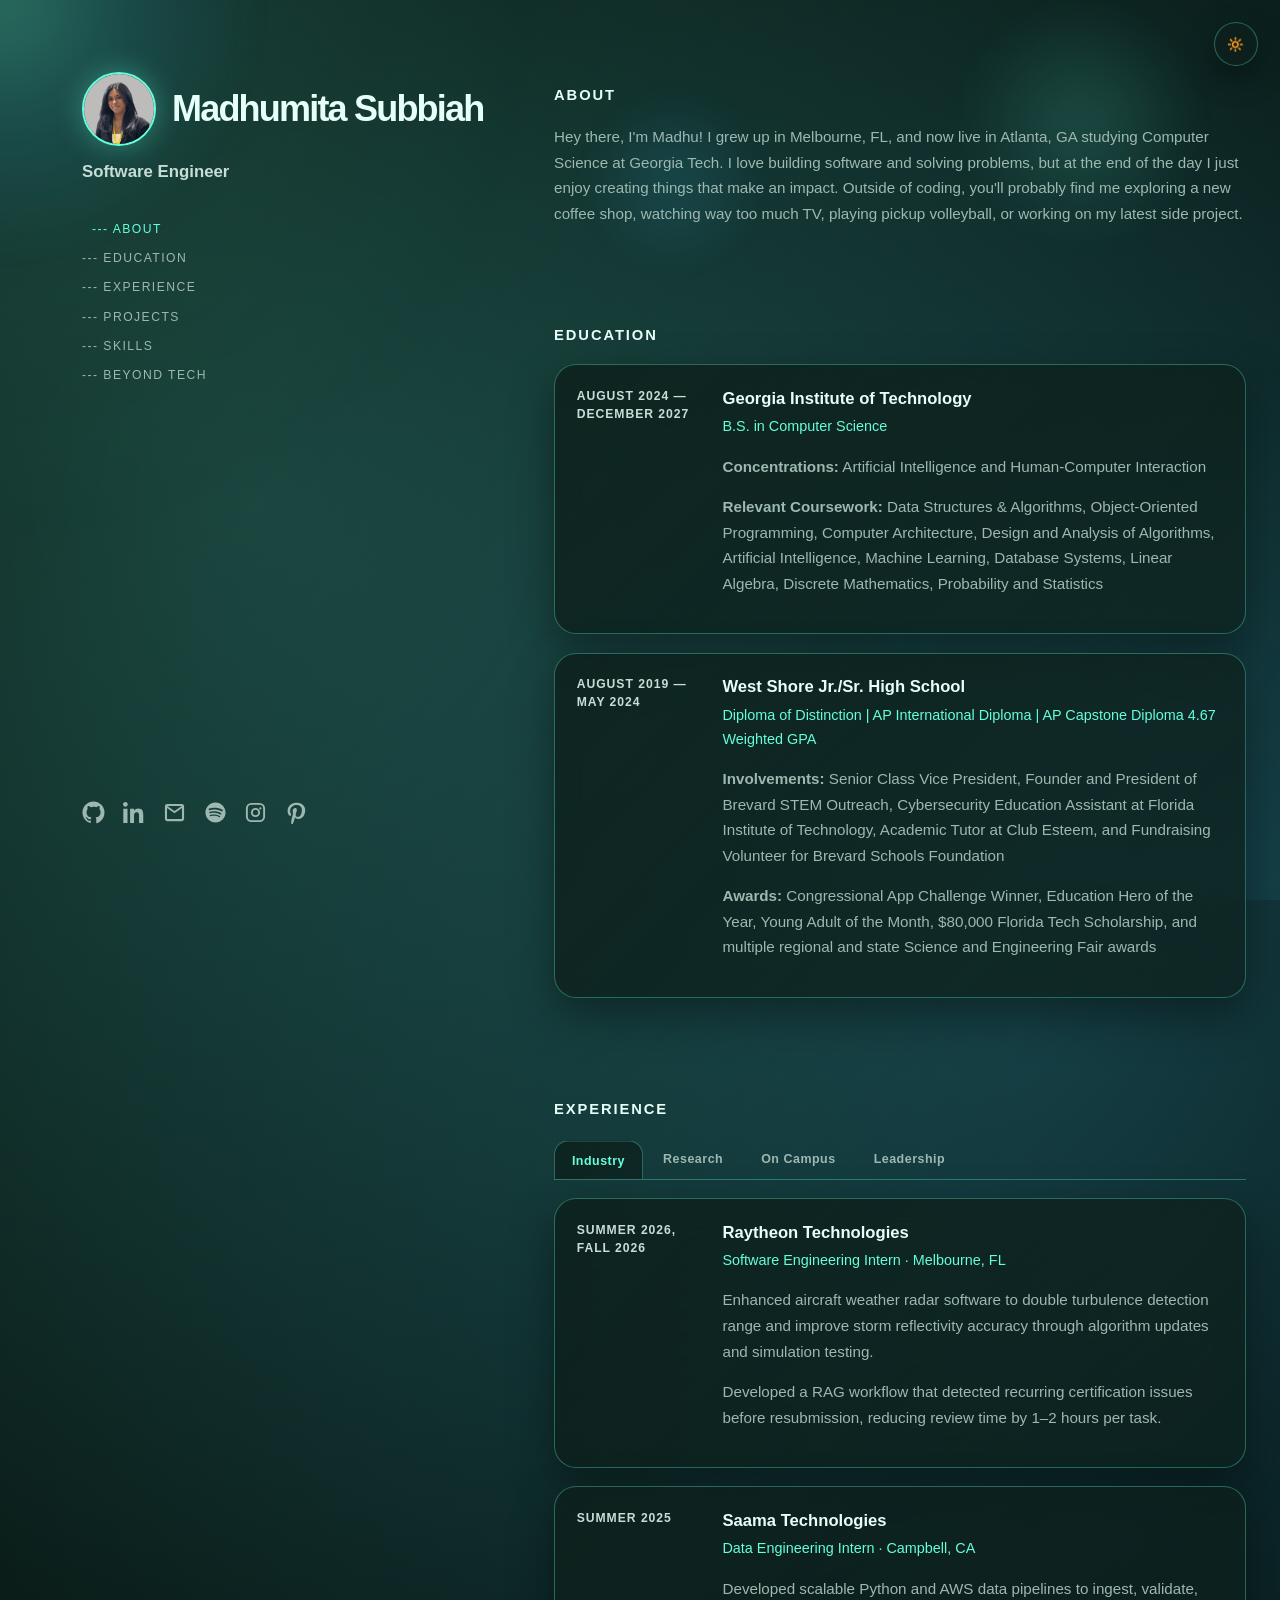
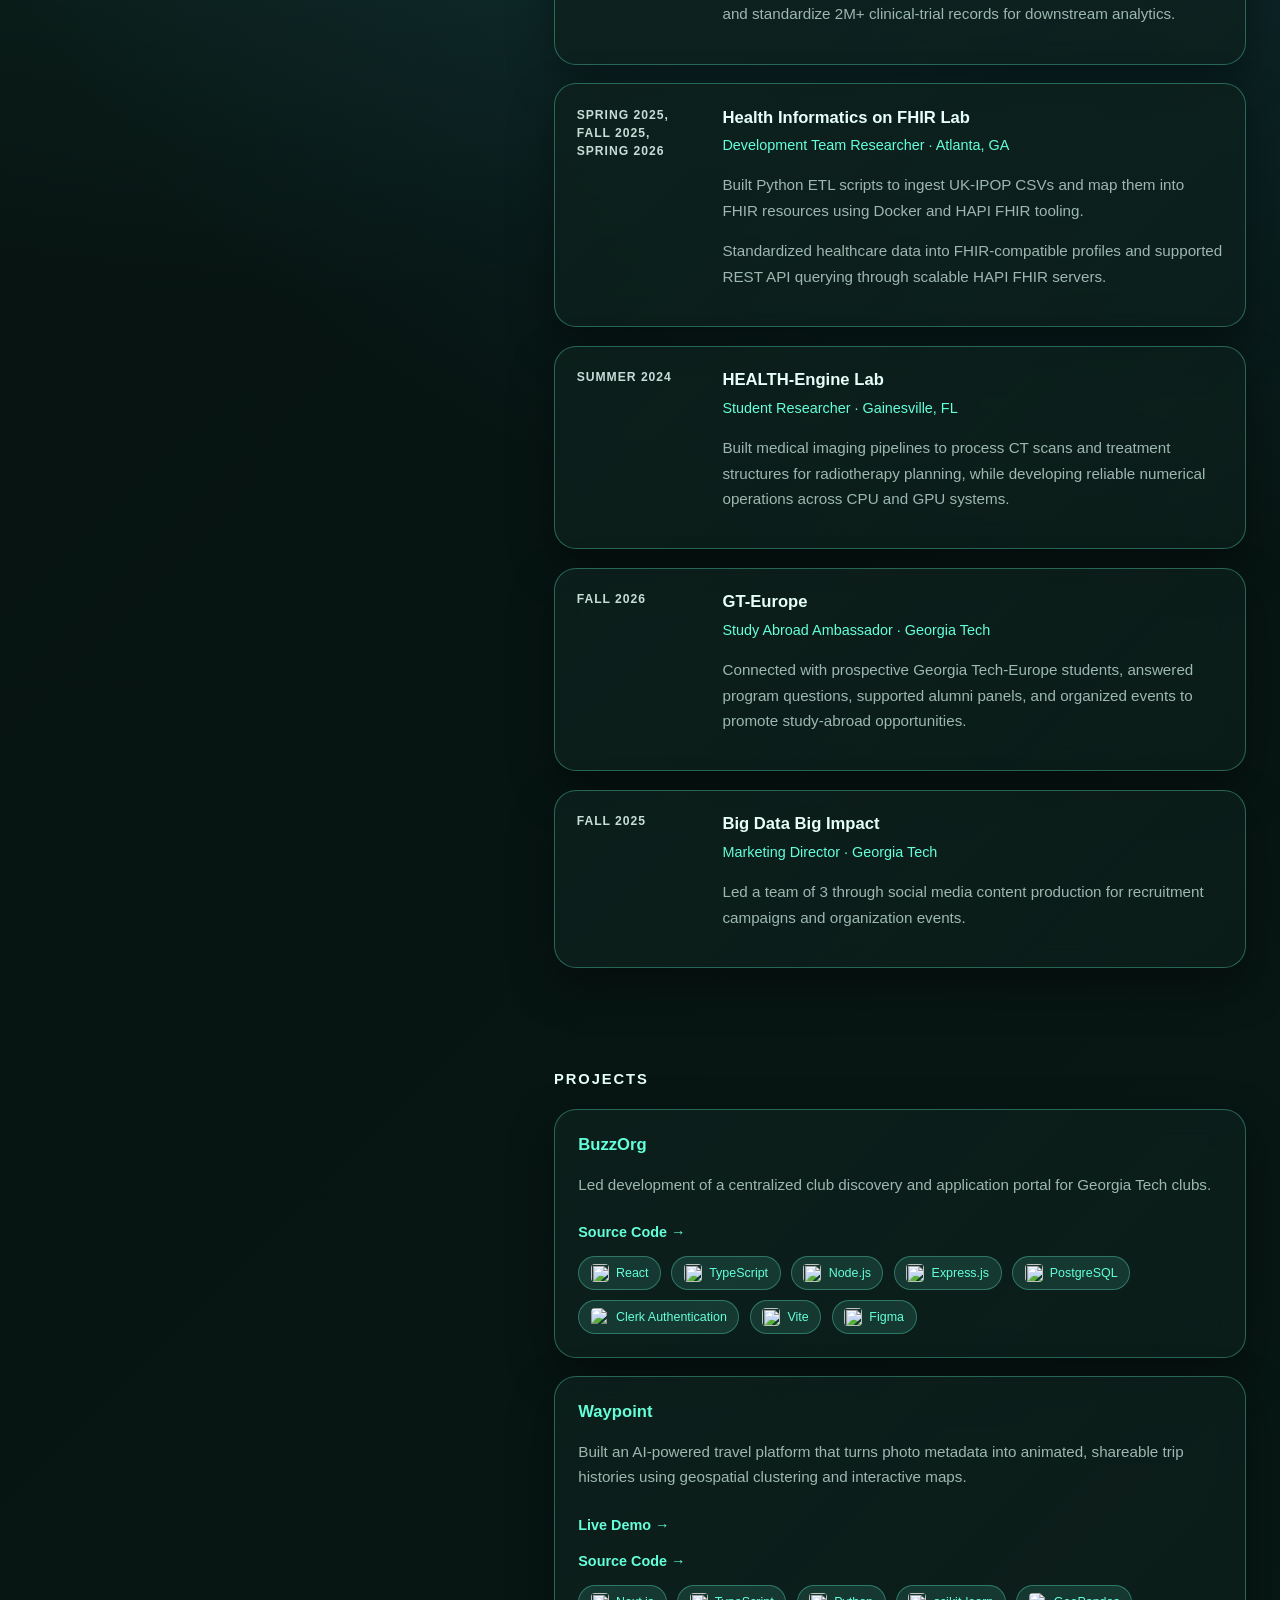
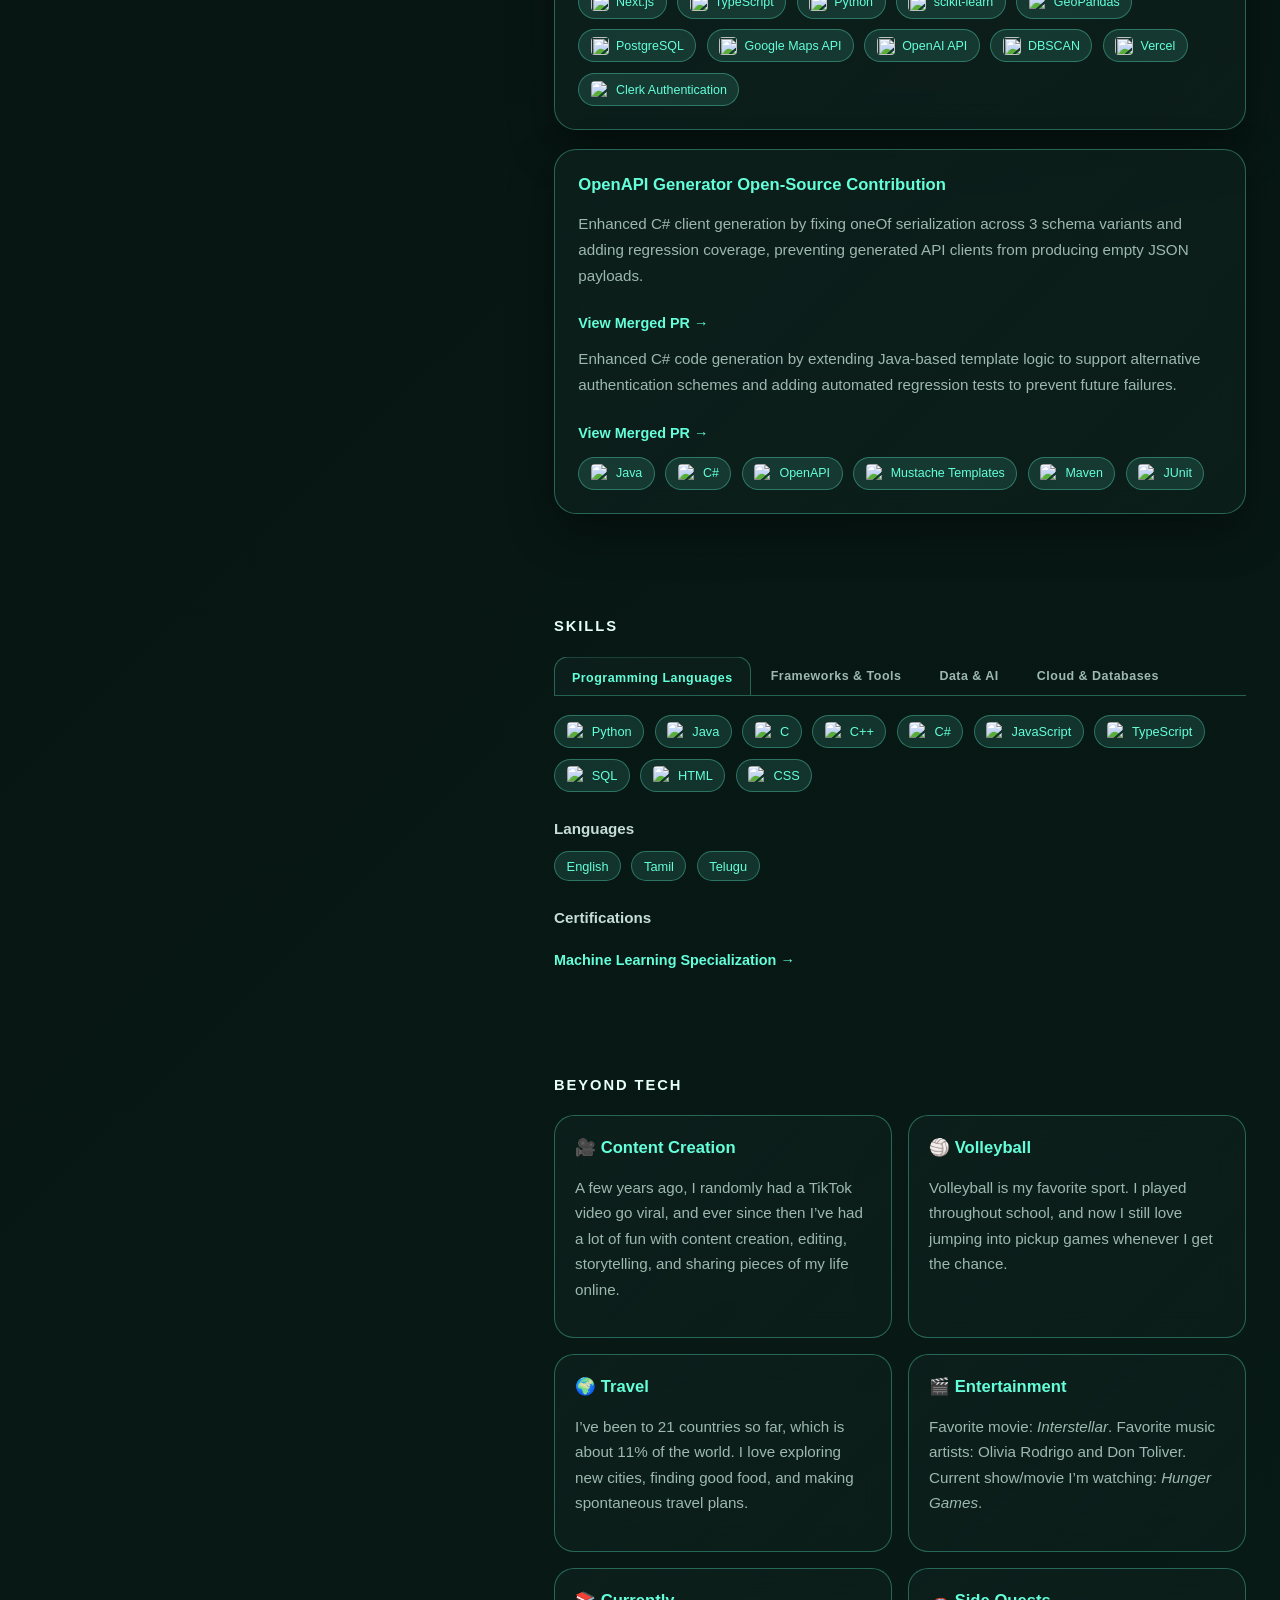
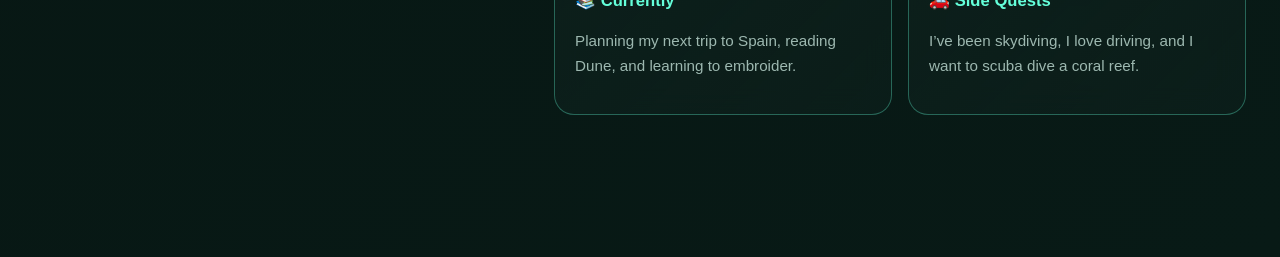
==== commit fbb9f1df: "did i fix it" ====
--- a/index.html
+++ b/index.html
@@ -506,64 +506,496 @@
       <section id="skills" class="reveal">
         <h3>Skills</h3>
 
-        <div class="card skills-card">
-          <div class="skill-line">
-            <h4>Programming Languages</h4>
-            <p>Python, Java, C, C++, C#, JavaScript, TypeScript, SQL, HTML, CSS</p>
-          </div>
-
-          <div class="skill-line">
-            <h4>Frontend Development</h4>
-            <p>React, Next.js, Vite, Tailwind CSS</p>
-          </div>
-
-          <div class="skill-line">
-            <h4>Backend Development & APIs</h4>
-            <p>Node.js, Express.js, FastAPI, Flask, Django, Spring Boot, REST APIs, GraphQL</p>
-          </div>
-
-          <div class="skill-line">
-            <h4>Databases & Data Platforms</h4>
-            <p>PostgreSQL, MongoDB, Snowflake, DynamoDB, Firebase, Prisma</p>
-          </div>
-
-          <div class="skill-line">
-            <h4>Artificial Intelligence & Machine Learning</h4>
-            <p>PyTorch, TensorFlow, scikit-learn, XGBoost, LangChain, LlamaIndex, Haystack, Hugging Face, RAG, Predictive Modeling</p>
-          </div>
-
-          <div class="skill-line">
-            <h4>Data Engineering & Analytics</h4>
-            <p>Pandas, NumPy, GeoPandas, ETL Pipelines, Document Parsing, FHIR, Power BI</p>
-          </div>
-
-          <div class="skill-line">
-            <h4>Cloud & DevOps</h4>
-            <p>AWS, Docker, Kubernetes, Vercel, CI/CD, Linux/Unix</p>
-          </div>
-
-          <div class="skill-line">
-            <h4>Developer Tools & Practices</h4>
-            <p>Git, GitHub, Maven, Postman, JIRA, Confluence, Agile, Scrum, Figma</p>
-          </div>
-
-          <div class="skill-line">
-            <h4>Spoken Languages</h4>
-            <p>English, Tamil, Telugu</p>
-          </div>
-
-          <div class="skill-line">
-            <h4>Certifications</h4>
-            <p>
-              <a
-                class="project-link"
-                href="machine-learning-specialization.pdf"
-                target="_blank"
-              >
-                Machine Learning Specialization →
-              </a>
-            </p>
-          </div>
+        <div class="tab-group">
+          <div class="chrome-tabs">
+            <button class="tab-button active" data-tab="coding-languages">
+              Programming Languages
+            </button>
+
+            <button class="tab-button" data-tab="frameworks-tools">
+              Frameworks & Tools
+            </button>
+
+            <button class="tab-button" data-tab="data-ai">
+              Data & AI
+            </button>
+
+            <button class="tab-button" data-tab="cloud-databases">
+              Cloud & Databases
+            </button>
+          </div>
+
+          <div class="tab-content active" id="coding-languages">
+            <div class="skill-grid">
+              <span>
+                <img
+                  src="https://cdn.jsdelivr.net/gh/devicons/devicon/icons/python/python-original.svg"
+                  alt="Python"
+                >
+                Python
+              </span>
+
+              <span>
+                <img
+                  src="https://cdn.jsdelivr.net/gh/devicons/devicon/icons/java/java-original.svg"
+                  alt="Java"
+                >
+                Java
+              </span>
+
+              <span>
+                <img
+                  src="https://cdn.jsdelivr.net/gh/devicons/devicon/icons/c/c-original.svg"
+                  alt="C"
+                >
+                C
+              </span>
+
+              <span>
+                <img
+                  src="https://cdn.jsdelivr.net/gh/devicons/devicon/icons/cplusplus/cplusplus-original.svg"
+                  alt="C++"
+                >
+                C++
+              </span>
+
+              <span>
+                <img
+                  src="https://cdn.jsdelivr.net/gh/devicons/devicon/icons/csharp/csharp-original.svg"
+                  alt="C#"
+                >
+                C#
+              </span>
+
+              <span>
+                <img
+                  src="https://cdn.jsdelivr.net/gh/devicons/devicon/icons/javascript/javascript-original.svg"
+                  alt="JavaScript"
+                >
+                JavaScript
+              </span>
+
+              <span>
+                <img
+                  src="https://cdn.jsdelivr.net/gh/devicons/devicon/icons/typescript/typescript-original.svg"
+                  alt="TypeScript"
+                >
+                TypeScript
+              </span>
+
+              <span>
+                <img
+                  src="https://cdn.jsdelivr.net/gh/devicons/devicon/icons/mysql/mysql-original.svg"
+                  alt="SQL"
+                >
+                SQL
+              </span>
+
+              <span>
+                <img
+                  src="https://cdn.jsdelivr.net/gh/devicons/devicon/icons/html5/html5-original.svg"
+                  alt="HTML"
+                >
+                HTML
+              </span>
+
+              <span>
+                <img
+                  src="https://cdn.jsdelivr.net/gh/devicons/devicon/icons/css3/css3-original.svg"
+                  alt="CSS"
+                >
+                CSS
+              </span>
+            </div>
+          </div>
+
+          <div class="tab-content" id="frameworks-tools">
+            <div class="skill-grid">
+              <span>
+                <img
+                  src="https://cdn.jsdelivr.net/gh/devicons/devicon/icons/react/react-original.svg"
+                  alt="React"
+                >
+                React
+              </span>
+
+              <span>
+                <img
+                  src="https://cdn.jsdelivr.net/gh/devicons/devicon/icons/nextjs/nextjs-original.svg"
+                  alt="Next.js"
+                >
+                Next.js
+              </span>
+
+              <span>
+                <img
+                  src="https://cdn.jsdelivr.net/gh/devicons/devicon/icons/nodejs/nodejs-original.svg"
+                  alt="Node.js"
+                >
+                Node.js
+              </span>
+
+              <span>
+                <img
+                  src="https://cdn.jsdelivr.net/gh/devicons/devicon/icons/express/express-original.svg"
+                  alt="Express.js"
+                >
+                Express.js
+              </span>
+
+              <span>
+                <img
+                  src="https://cdn.jsdelivr.net/gh/devicons/devicon/icons/fastapi/fastapi-original.svg"
+                  alt="FastAPI"
+                >
+                FastAPI
+              </span>
+
+              <span>
+                <img
+                  src="https://cdn.jsdelivr.net/gh/devicons/devicon/icons/flask/flask-original.svg"
+                  alt="Flask"
+                >
+                Flask
+              </span>
+
+              <span>
+                <img
+                  src="https://cdn.jsdelivr.net/gh/devicons/devicon/icons/django/django-plain.svg"
+                  alt="Django"
+                >
+                Django
+              </span>
+
+              <span>
+                <img
+                  src="https://cdn.jsdelivr.net/gh/devicons/devicon/icons/spring/spring-original.svg"
+                  alt="Spring Boot"
+                >
+                Spring Boot
+              </span>
+
+              <span>
+                <img
+                  src="https://cdn.jsdelivr.net/gh/devicons/devicon/icons/graphql/graphql-plain.svg"
+                  alt="GraphQL"
+                >
+                GraphQL
+              </span>
+
+              <span>
+                <img
+                  src="https://img.icons8.com/fluency/48/api-settings.png"
+                  alt="REST APIs"
+                >
+                REST APIs
+              </span>
+
+              <span>
+                <img
+                  src="https://cdn.jsdelivr.net/gh/devicons/devicon/icons/vitejs/vitejs-original.svg"
+                  alt="Vite"
+                >
+                Vite
+              </span>
+
+              <span>
+                <img
+                  src="https://img.icons8.com/color/48/tailwind_css.png"
+                  alt="Tailwind CSS"
+                >
+                Tailwind CSS
+              </span>
+
+              <span>
+                <img
+                  src="https://cdn.jsdelivr.net/gh/devicons/devicon/icons/git/git-original.svg"
+                  alt="Git"
+                >
+                Git
+              </span>
+
+              <span>
+                <img
+                  src="https://cdn.jsdelivr.net/gh/devicons/devicon/icons/github/github-original.svg"
+                  alt="GitHub"
+                >
+                GitHub
+              </span>
+
+              <span>
+                <img
+                  src="https://cdn.jsdelivr.net/gh/devicons/devicon/icons/docker/docker-original.svg"
+                  alt="Docker"
+                >
+                Docker
+              </span>
+
+              <span>
+                <img
+                  src="https://cdn.jsdelivr.net/gh/devicons/devicon/icons/kubernetes/kubernetes-original.svg"
+                  alt="Kubernetes"
+                >
+                Kubernetes
+              </span>
+
+              <span>
+                <img
+                  src="https://cdn.jsdelivr.net/gh/devicons/devicon/icons/postman/postman-original.svg"
+                  alt="Postman"
+                >
+                Postman
+              </span>
+
+              <span>
+                <img
+                  src="https://cdn.jsdelivr.net/gh/devicons/devicon/icons/figma/figma-original.svg"
+                  alt="Figma"
+                >
+                Figma
+              </span>
+
+              <span>
+                <img
+                  src="https://cdn.simpleicons.org/apachemaven"
+                  alt="Maven"
+                >
+                Maven
+              </span>
+
+              <span>
+                ♾️
+                CI/CD
+              </span>
+            </div>
+          </div>
+
+          <div class="tab-content" id="data-ai">
+            <div class="skill-grid">
+              <span>
+                <img
+                  src="https://cdn.jsdelivr.net/gh/devicons/devicon/icons/pytorch/pytorch-original.svg"
+                  alt="PyTorch"
+                >
+                PyTorch
+              </span>
+
+              <span>
+                <img
+                  src="https://cdn.jsdelivr.net/gh/devicons/devicon/icons/tensorflow/tensorflow-original.svg"
+                  alt="TensorFlow"
+                >
+                TensorFlow
+              </span>
+
+              <span>
+                <img
+                  src="https://cdn.jsdelivr.net/gh/devicons/devicon/icons/scikitlearn/scikitlearn-original.svg"
+                  alt="scikit-learn"
+                >
+                scikit-learn
+              </span>
+
+              <span>
+                <img
+                  src="https://cdn.jsdelivr.net/gh/devicons/devicon/icons/pandas/pandas-original.svg"
+                  alt="Pandas"
+                >
+                Pandas
+              </span>
+
+              <span>
+                <img
+                  src="https://cdn.jsdelivr.net/gh/devicons/devicon/icons/numpy/numpy-original.svg"
+                  alt="NumPy"
+                >
+                NumPy
+              </span>
+
+              <span>
+                <img
+                  src="https://huggingface.co/front/assets/huggingface_logo-noborder.svg"
+                  alt="Hugging Face"
+                >
+                Hugging Face
+              </span>
+
+              <span>
+                <img
+                  src="https://ts.llamaindex.ai/square.svg"
+                  alt="LlamaIndex"
+                >
+                LlamaIndex
+              </span>
+
+              <span>
+                <img
+                  src="https://cdn.simpleicons.org/langchain"
+                  alt="LangChain"
+                >
+                LangChain
+              </span>
+
+              <span>
+                <img
+                  src="https://cdn.simpleicons.org/haystack"
+                  alt="Haystack"
+                >
+                Haystack
+              </span>
+
+              <span>
+                <img
+                  src="https://cdn.simpleicons.org/geopandas"
+                  alt="GeoPandas"
+                >
+                GeoPandas
+              </span>
+
+              <span>
+                <img
+                  src="https://img.icons8.com/fluency/48/artificial-intelligence.png"
+                  alt="RAG"
+                >
+                RAG
+              </span>
+
+              <span>
+                <img
+                  src="https://img.icons8.com/fluency/48/combo-chart.png"
+                  alt="Predictive Modeling"
+                >
+                Predictive Modeling
+              </span>
+
+              <span>
+                <img
+                  src="https://img.icons8.com/fluency/48/data-configuration.png"
+                  alt="ETL Pipelines"
+                >
+                ETL Pipelines
+              </span>
+
+              <span>
+                <img
+                  src="https://img.icons8.com/fluency/48/document.png"
+                  alt="Document Parsing"
+                >
+                Document Parsing
+              </span>
+
+              <span>
+                🔥
+                FHIR
+              </span>
+
+              <span>
+                <img
+                  src="https://img.icons8.com/color/48/power-bi.png"
+                  alt="Power BI"
+                >
+                Power BI
+              </span>
+            </div>
+          </div>
+
+          <div class="tab-content" id="cloud-databases">
+            <div class="skill-grid">
+              <span>
+                <img
+                  src="https://cdn.jsdelivr.net/gh/devicons/devicon/icons/amazonwebservices/amazonwebservices-original-wordmark.svg"
+                  alt="AWS"
+                >
+                AWS
+              </span>
+
+              <span>
+                <img
+                  src="https://cdn.jsdelivr.net/gh/devicons/devicon/icons/postgresql/postgresql-original.svg"
+                  alt="PostgreSQL"
+                >
+                PostgreSQL
+              </span>
+
+              <span>
+                <img
+                  src="https://cdn.jsdelivr.net/gh/devicons/devicon/icons/mongodb/mongodb-original.svg"
+                  alt="MongoDB"
+                >
+                MongoDB
+              </span>
+
+              <span>
+                <img
+                  src="https://img.icons8.com/color/48/snowflake.png"
+                  alt="Snowflake"
+                >
+                Snowflake
+              </span>
+
+              <span>
+                <img
+                  src="https://cdn.jsdelivr.net/gh/devicons/devicon/icons/firebase/firebase-plain.svg"
+                  alt="Firebase"
+                >
+                Firebase
+              </span>
+
+              <span>
+                <img
+                  src="https://cdn.jsdelivr.net/gh/devicons/devicon/icons/prisma/prisma-original.svg"
+                  alt="Prisma"
+                >
+                Prisma
+              </span>
+
+              <span>
+                <img
+                  src="https://cdn.jsdelivr.net/gh/devicons/devicon/icons/dynamodb/dynamodb-original.svg"
+                  alt="DynamoDB"
+                >
+                DynamoDB
+              </span>
+
+              <span>
+                <img
+                  src="https://cdn.jsdelivr.net/gh/devicons/devicon/icons/vercel/vercel-original.svg"
+                  alt="Vercel"
+                >
+                Vercel
+              </span>
+
+              <span>
+                <img
+                  src="https://cdn.jsdelivr.net/gh/devicons/devicon/icons/linux/linux-original.svg"
+                  alt="Linux"
+                >
+                Linux/Unix
+              </span>
+            </div>
+          </div>
+        </div>
+
+        <div class="skill-category extra-skill-section">
+          <h4>Languages</h4>
+
+          <div class="skill-grid">
+            <span>English</span>
+            <span>Tamil</span>
+            <span>Telugu</span>
+          </div>
+        </div>
+
+        <div class="skill-category extra-skill-section">
+          <h4>Certifications</h4>
+
+          <a
+            class="project-link"
+            href="machine-learning-specialization.pdf"
+            target="_blank"
+          >
+            Machine Learning Specialization →
+          </a>
         </div>
       </section>
 
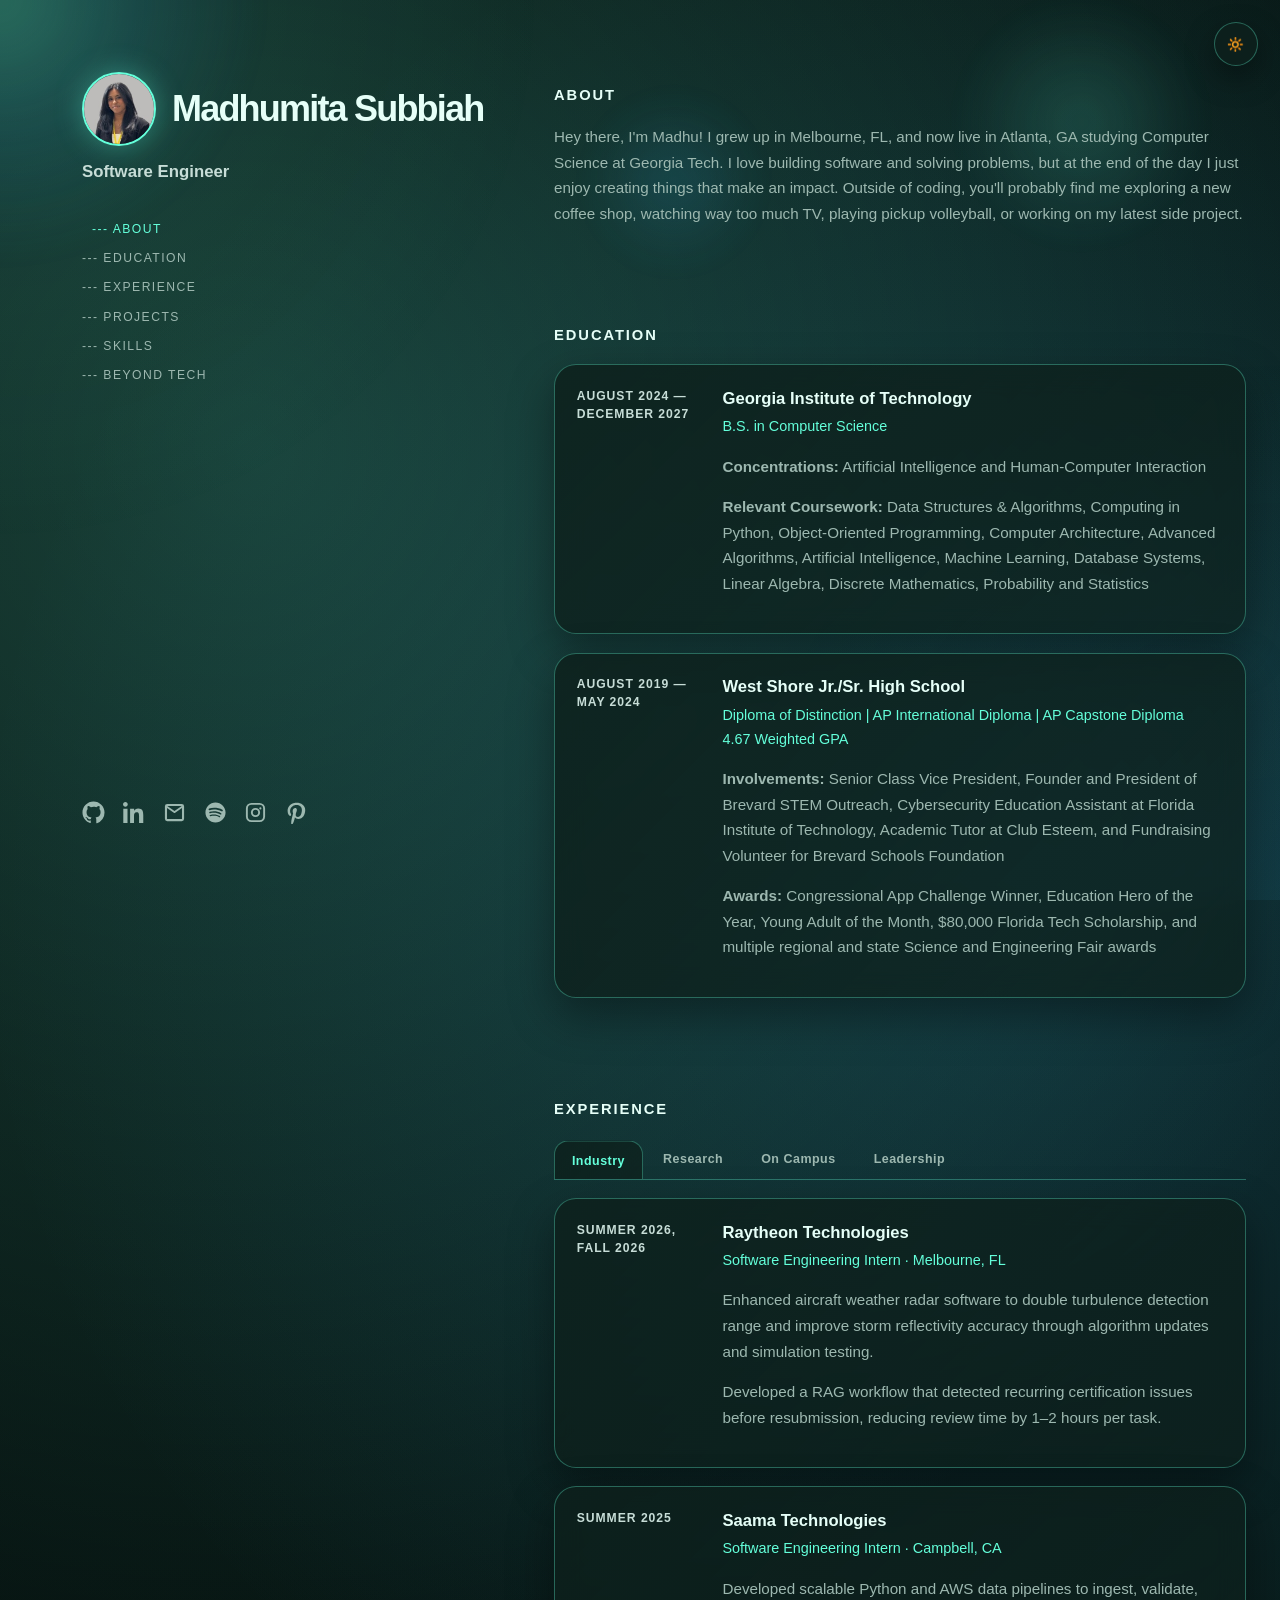
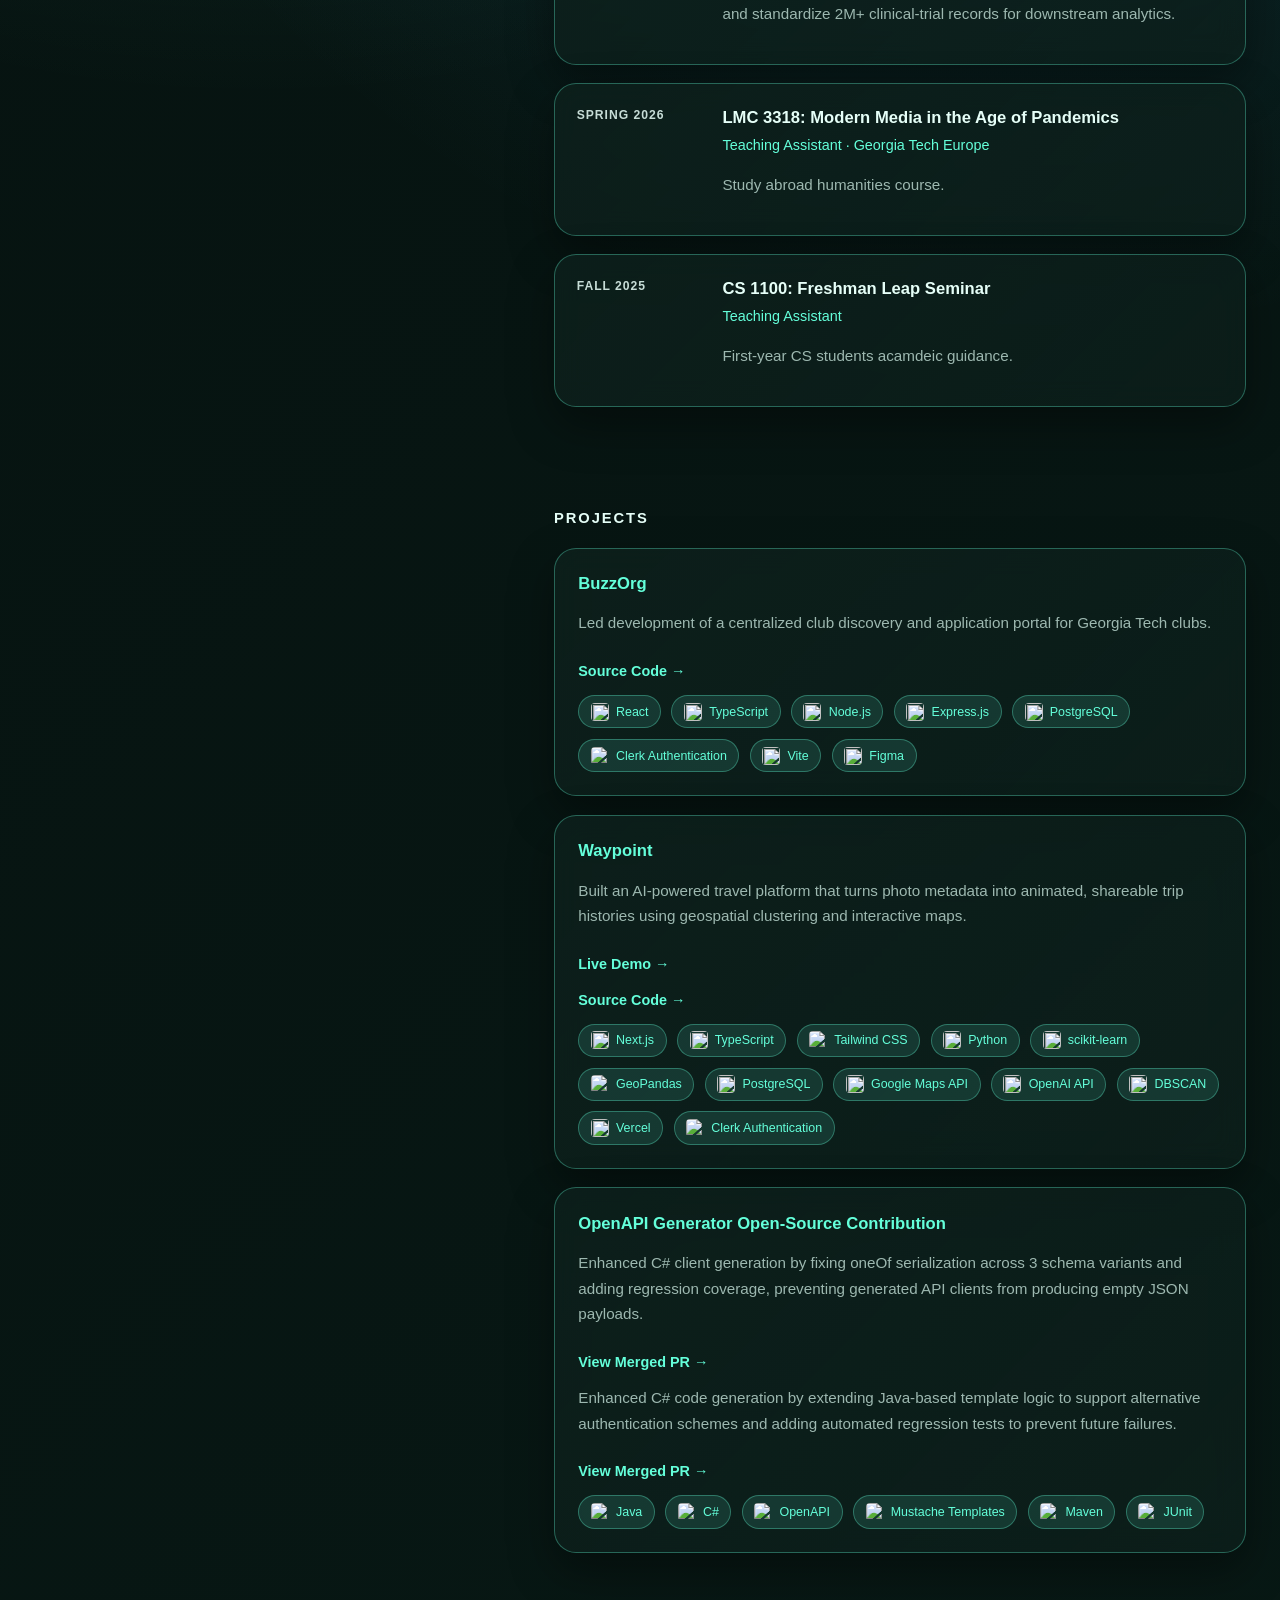
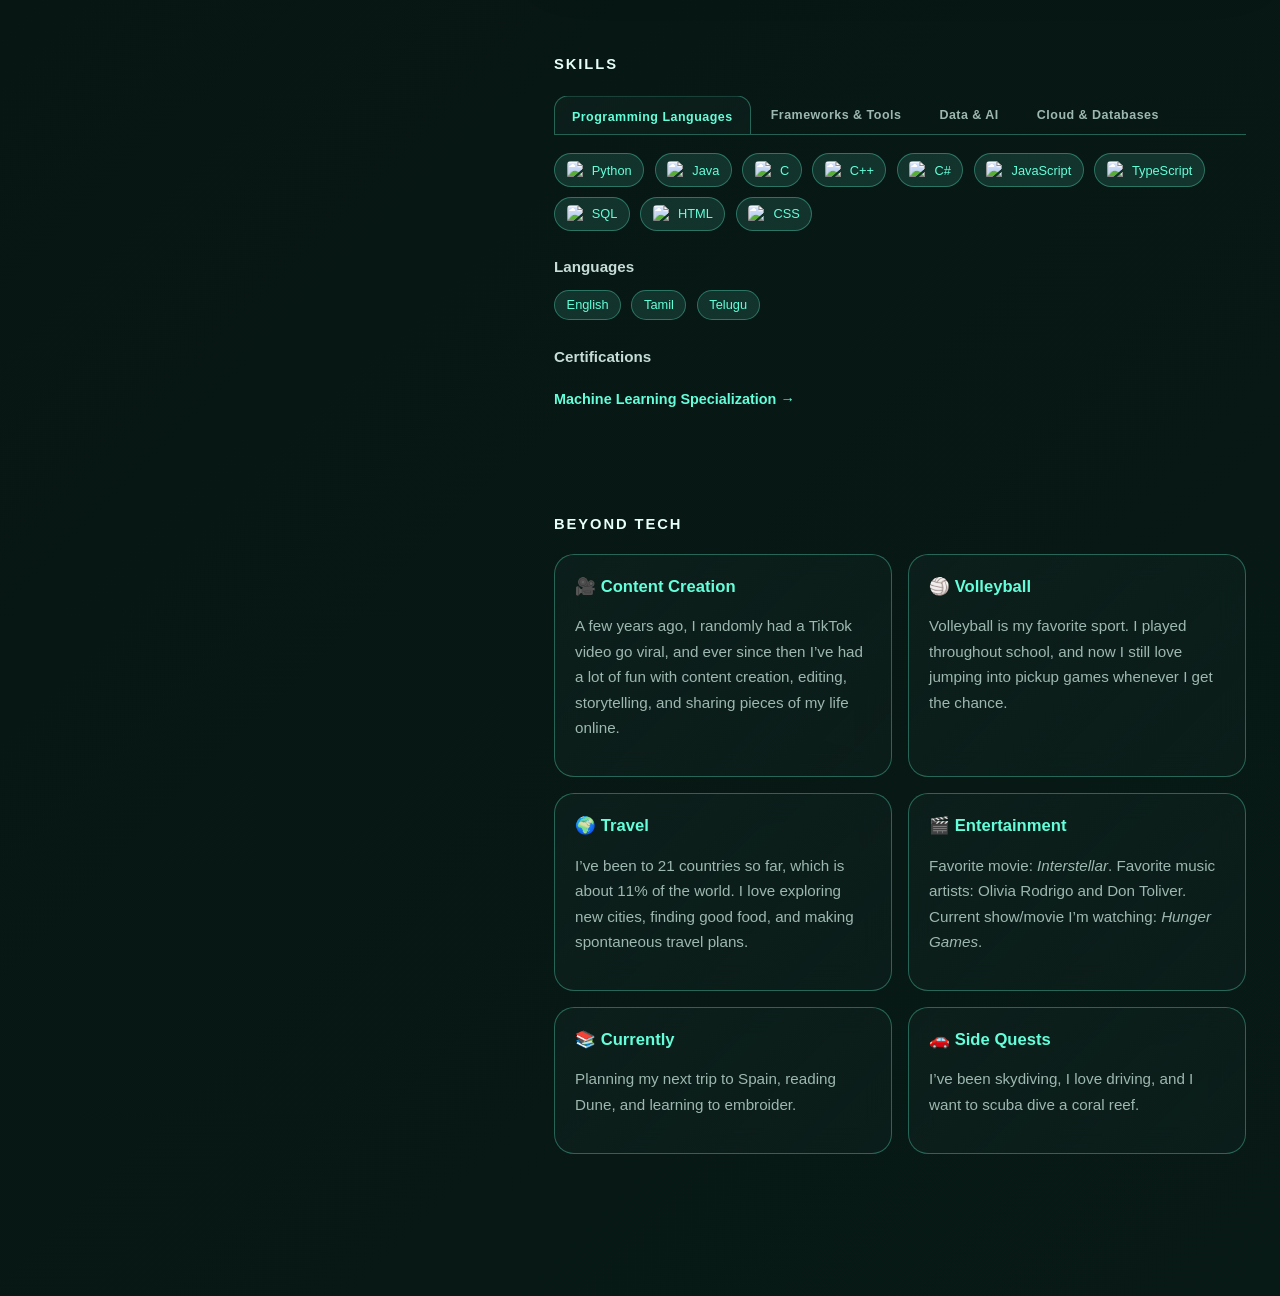
==== commit 7d5850c8: "Update dates" ====
--- a/index.html
+++ b/index.html
@@ -38,40 +38,7 @@
 
       <div class="icon-links">
         <a href="https://github.com/madhus1218" target="_blank" aria-label="GitHub">
-          <svg viewBox="0 0 24 24"><path d="M12 .5C5.65.5.5 5.65.5 12c0 5.1 3.29 9.41 7.86 10.94.58.1.79-.25.79-.56v-2.02c-3.2.7-3.88-1.38-3.88-1.38-.53-1.34-1.3-1.7-1.3-1.7-1.06-.72.08-.71.08-.71 1.17.08 1.79 1.2 1.79 1.2 1.04 1.78 2.73 1.27 3.4.97.1-.75.41-1.27.74-1.56-2.55-.29-5.23-1.28-5.23-5.69 0-1.26.45-2.29 1.19-3.1-.12-.29-.52-1.47.11-3.06 0 0 .98-.31 3.19 1.18A11.1 11.1 0 0 1 12 6.12c.98 0 1.97.13 2.9.39 2.21-1.49 3.18-1.18 3.18-1.18.63 1.59.23 2.77.11 3.06.74.81 1.19 1.84 1.19 3.1 0 4.42-2.69 5.39-5.25 5.68.42.36.79 1.08.79 2.18v3.23c0 .31.21.67.8.56A11.52 11.52 0 0 0 23.5 12C23.5 5.65 18.35.5 12 .5Z"/></svg>
-        </a>
-
-        <a href="https://linkedin.com/in/madhusubbiah" target="_blank" aria-label="LinkedIn">
-          <svg viewBox="0 0 24 24"><path d="M4.98 3.5C4.98 4.88 3.86 6 2.5 6S.02 4.88.02 3.5 1.14 1 2.5 1s2.48 1.12 2.48 2.5ZM.3 8.2h4.4V23H.3V8.2Zm7.1 0h4.22v2.02h.06c.59-1.11 2.03-2.28 4.18-2.28 4.47 0 5.29 2.94 5.29 6.77V23h-4.4v-7.35c0-1.75-.03-4-2.44-4-2.44 0-2.82 1.91-2.82 3.88V23H7.4V8.2Z"/></svg>
-        </a>
-
-        <a href="mailto:madhumita1218@gmail.com" aria-label="Email">
-          <svg viewBox="0 0 24 24"><path d="M2 5.5A2.5 2.5 0 0 1 4.5 3h15A2.5 2.5 0 0 1 22 5.5v13A2.5 2.5 0 0 1 19.5 21h-15A2.5 2.5 0 0 1 2 18.5v-13Zm2.5-.3 7.5 5.25L19.5 5.2h-15Zm15.3 2.05-7.08 4.96a1.25 1.25 0 0 1-1.44 0L4.2 7.25V18.5c0 .17.13.3.3.3h15c.17 0 .3-.13.3-.3V7.25Z"/></svg>
-        </a>
-
-        <a href="https://open.spotify.com/user/madhus1218" target="_blank" aria-label="Spotify">
-          <svg viewBox="0 0 24 24"><path d="M12 1.5C6.2 1.5 1.5 6.2 1.5 12S6.2 22.5 12 22.5 22.5 17.8 22.5 12 17.8 1.5 12 1.5Zm4.82 15.15c-.19.31-.6.4-.9.21-2.47-1.51-5.58-1.85-9.24-1.01-.35.08-.7-.14-.78-.49-.08-.35.14-.7.49-.78 4-.91 7.43-.52 10.22 1.18.31.19.4.59.21.89Zm1.29-2.87c-.24.38-.75.5-1.13.26-2.83-1.74-7.15-2.24-10.5-1.23-.43.13-.88-.11-1.01-.54-.13-.43.11-.88.54-1.01 3.83-1.16 8.58-.6 11.84 1.41.38.23.5.73.26 1.11Zm.11-2.99C14.82 8.77 9.2 8.58 5.96 9.56c-.51.15-1.04-.14-1.19-.65-.15-.51.14-1.04.65-1.19 3.72-1.13 9.9-.91 13.78 1.39.46.27.61.86.34 1.32-.27.45-.86.61-1.32.36Z"/></svg>
-        </a>
-
-        <a href="https://instagram.com/madhus1218" target="_blank" aria-label="Instagram">
-          <svg viewBox="0 0 24 24"><path d="M7.8 2h8.4A5.8 5.8 0 0 1 22 7.8v8.4a5.8 5.8 0 0 1-5.8 5.8H7.8A5.8 5.8 0 0 1 2 16.2V7.8A5.8 5.8 0 0 1 7.8 2Zm0 2A3.8 3.8 0 0 0 4 7.8v8.4A3.8 3.8 0 0 0 7.8 20h8.4a3.8 3.8 0 0 0 3.8-3.8V7.8A3.8 3.8 0 0 0 16.2 4H7.8ZM12 7.2A4.8 4.8 0 1 1 12 16.8 4.8 4.8 0 0 1 12 7.2Zm0 2A2.8 2.8 0 1 0 12 14.8 2.8 2.8 0 0 0 12 9.2Zm5.05-2.55a1.12 1.12 0 1 1 0 2.24 1.12 1.12 0 0 1 0-2.24Z"/></svg>
-        </a>
-
-        <a href="https://pinterest.com/madhus1218" target="_blank" aria-label="Pinterest">
-          <svg viewBox="0 0 24 24"><path d="M12.04 1.8C6.45 1.8 2.7 5.55 2.7 10.35c0 3.35 1.87 5.27 3 5.27.47 0 .74-1.31.74-1.68 0-.44-1.12-1.38-1.12-3.22 0-3.83 2.91-6.55 6.68-6.55 3.24 0 5.63 1.84 5.63 5.22 0 2.52-1.01 7.25-4.28 7.25-1.18 0-2.19-.85-2.19-2.07 0-1.78 1.24-3.5 1.24-5.33 0-3.1-4.4-2.54-4.4 1.21 0 .78.1 1.65.45 2.36-.65 2.78-1.98 6.92-1.98 9.78 0 .88.13 1.75.22 2.62.16.18.08.16.32.07 2.39-3.27 2.3-3.91 3.39-8.2.59 1.12 2.11 1.72 3.32 1.72 5.09 0 7.37-4.96 7.37-9.43 0-4.76-4.11-7.55-9.05-7.55Z"/></svg>
-        </a>
-      </div>
-    </header>
-
-    <main>
-      <section id="about" class="reveal hero-section">
-        <div class="hero-orb hero-orb-one"></div>
-        <div class="hero-orb hero-orb-two"></div>
-
-        <h3>About</h3>
-        <p class="intro">
-          Hey there, I'm Madhu! I grew up in Melbourne, FL, and now live in Atlanta, GA studying Computer Science at Georgia Tech. I love building software and solving problems, but at the end of the day I just enjoy creating things that make an impact. Outside of coding, you'll probably find me exploring a new coffee shop, watching way too much TV, playing pickup volleyball, or working on my latest side project.
-        </p>
+          <svg viewBox="0 0 24 24"><path d="M12 .5C5.65.5.5 5.65.5 12c0 5.1 3.29 9.41 7.86 10.94.58.1.79-.25.79-.56v-2.02c-3.2.7-3.88-1.38-3.88-1.38-.53-1.34-1.3-1.7-1.3-1.7-1.06-.72.08-.71.08-.71 1.17.08 1.79 1.2 1.79 1.2 1.04 1.78 2.73 1.27 3.4.97.1-.75.41-1.27.74-1.56-2.55-.29-5.23-1.28-5.23-5.69 0-1.26.45-2.29 1.19-3.1-.12-.29-.52-1.47.11-3.06 0 0 .98-.31 3.19 1.18A11.1 11.1 0 0 1 12 6.12c.98 0 1.97.13 2.9.39 2.21-1.49 3.18-1.18 3.18-1.18.63 1.59.23 2.77.11 3.06.74.81 1.19 1.84 1.19 3.1 0 4.42-2.69 5.39-5.25 5.68.42.36.79 1.08.79 2.18v3.23c0 .31.21.67.8.56A11.52 11.52 0 0 0 23.5 12C23.5 5.65 18.35.5 12 .5Z"/></svg> </a> <a href="https://linkedin.com/in/madhusubbiah" target="_blank" aria-label="LinkedIn"> <svg viewBox="0 0 24 24"><path d="M4.98 3.5C4.98 4.88 3.86 6 2.5 6S.02 4.88.02 3.5 1.14 1 2.5 1s2.48 1.12 2.48 2.5ZM.3 8.2h4.4V23H.3V8.2Zm7.1 0h4.22v2.02h.06c.59-1.11 2.03-2.28 4.18-2.28 4.47 0 5.29 2.94 5.29 6.77V23h-4.4v-7.35c0-1.75-.03-4-2.44-4-2.44 0-2.82 1.91-2.82 3.88V23H7.4V8.2Z"/></svg> </a> <a href="mailto:madhumita1218@gmail.com" aria-label="Email"> <svg viewBox="0 0 24 24"><path d="M2 5.5A2.5 2.5 0 0 1 4.5 3h15A2.5 2.5 0 0 1 22 5.5v13A2.5 2.5 0 0 1 19.5 21h-15A2.5 2.5 0 0 1 2 18.5v-13Zm2.5-.3 7.5 5.25L19.5 5.2h-15Zm15.3 2.05-7.08 4.96a1.25 1.25 0 0 1-1.44 0L4.2 7.25V18.5c0 .17.13.3.3.3h15c.17 0 .3-.13.3-.3V7.25Z"/></svg> </a> <a href="https://open.spotify.com/user/madhus1218" target="_blank" aria-label="Spotify"> <svg viewBox="0 0 24 24"><path d="M12 1.5C6.2 1.5 1.5 6.2 1.5 12S6.2 22.5 12 22.5 22.5 17.8 22.5 12 17.8 1.5 12 1.5Zm4.82 15.15c-.19.31-.6.4-.9.21-2.47-1.51-5.58-1.85-9.24-1.01-.35.08-.7-.14-.78-.49-.08-.35.14-.7.49-.78 4-.91 7.43-.52 10.22 1.18.31.19.4.59.21.89Zm1.29-2.87c-.24.38-.75.5-1.13.26-2.83-1.74-7.15-2.24-10.5-1.23-.43.13-.88-.11-1.01-.54-.13-.43.11-.88.54-1.01 3.83-1.16 8.58-.6 11.84 1.41.38.23.5.73.26 1.11Zm.11-2.99C14.82 8.77 9.2 8.58 5.96 9.56c-.51.15-1.04-.14-1.19-.65-.15-.51.14-1.04.65-1.19 3.72-1.13 9.9-.91 13.78 1.39.46.27.61.86.34 1.32-.27.45-.86.61-1.32.36Z"/></svg> </a> <a href="https://instagram.com/madhus1218" target="_blank" aria-label="Instagram"> <svg viewBox="0 0 24 24"><path d="M7.8 2h8.4A5.8 5.8 0 0 1 22 7.8v8.4a5.8 5.8 0 0 1-5.8 5.8H7.8A5.8 5.8 0 0 1 2 16.2V7.8A5.8 5.8 0 0 1 7.8 2Zm0 2A3.8 3.8 0 0 0 4 7.8v8.4A3.8 3.8 0 0 0 7.8 20h8.4a3.8 3.8 0 0 0 3.8-3.8V7.8A3.8 3.8 0 0 0 16.2 4H7.8ZM12 7.2A4.8 4.8 0 1 1 12 16.8 4.8 4.8 0 0 1 12 7.2Zm0 2A2.8 2.8 0 1 0 12 14.8 2.8 2.8 0 0 0 12 9.2Zm5.05-2.55a1.12 1.12 0 1 1 0 2.24 1.12 1.12 0 0 1 0-2.24Z"/></svg> </a> <a href="https://pinterest.com/madhus1218" target="_blank" aria-label="Pinterest"> <svg viewBox="0 0 24 24"><path d="M12.04 1.8C6.45 1.8 2.7 5.55 2.7 10.35c0 3.35 1.87 5.27 3 5.27.47 0 .74-1.31.74-1.68 0-.44-1.12-1.38-1.12-3.22 0-3.83 2.91-6.55 6.68-6.55 3.24 0 5.63 1.84 5.63 5.22 0 2.52-1.01 7.25-4.28 7.25-1.18 0-2.19-.85-2.19-2.07 0-1.78 1.24-3.5 1.24-5.33 0-3.1-4.4-2.54-4.4 1.21 0 .78.1 1.65.45 2.36-.65 2.78-1.98 6.92-1.98 9.78 0 .88.13 1.75.22 2.62.16.18.08.16.32.07 2.39-3.27 2.3-3.91 3.39-8.2.59 1.12 2.11 1.72 3.32 1.72 5.09 0 7.37-4.96 7.37-9.43 0-4.76-4.11-7.55-9.05-7.55Z"/></svg> </a> </div> </header> <main> <section id="about" class="reveal hero-section"> <div class="hero-orb hero-orb-one"></div> <div class="hero-orb hero-orb-two"></div> <h3>About</h3> <p class="intro"> Hey there, I'm Madhu! I grew up in Melbourne, FL, and now live in Atlanta, GA studying Computer Science at Georgia Tech. I love building software and solving problems, but at the end of the day I just enjoy creating things that make an impact. Outside of coding, you'll probably find me exploring a new coffee shop, watching way too much TV, playing pickup volleyball, or working on my latest side project.</p>
       </section>
 
       <section id="education" class="reveal">
@@ -82,7 +49,7 @@
             <h4>Georgia Institute of Technology</h4>
             <p class="role">B.S. in Computer Science</p>
             <p><strong>Concentrations:</strong> Artificial Intelligence and Human-Computer Interaction</p>
-            <p><strong>Relevant Coursework:</strong> Data Structures & Algorithms, Object-Oriented Programming, Computer Architecture, Design and Analysis of Algorithms, Artificial Intelligence, Machine Learning, Database Systems, Linear Algebra, Discrete Mathematics, Probability and Statistics</p>
+            <p><strong>Relevant Coursework:</strong> Data Structures & Algorithms, Computing in Python, Object-Oriented Programming, Computer Architecture, Advanced Algorithms, Artificial Intelligence, Machine Learning, Database Systems, Linear Algebra, Discrete Mathematics, Probability and Statistics</p>
           </div>
         </div>
 
@@ -90,7 +57,7 @@
           <div class="date">August 2019 — May 2024</div>
           <div>
             <h4>West Shore Jr./Sr. High School</h4>
-            <p class="role">Diploma of Distinction | AP International Diploma  | AP Capstone Diploma   4.67 Weighted GPA</p>
+            <p class="role">Diploma of Distinction | AP International Diploma | AP Capstone Diploma <br> 4.67 Weighted GPA</p>
             <p><strong>Involvements:</strong> Senior Class Vice President, Founder and President of Brevard STEM Outreach, Cybersecurity Education Assistant at Florida Institute of Technology, Academic Tutor at Club Esteem, and Fundraising Volunteer for Brevard Schools Foundation</p>
             <p><strong>Awards:</strong> Congressional App Challenge Winner, Education Hero of the Year, Young Adult of the Month, $80,000 Florida Tech Scholarship, and multiple regional and state Science and Engineering Fair awards</p>
           </div>
@@ -124,22 +91,20 @@
               <div class="date">Summer 2025</div>
               <div>
                 <h4>Saama Technologies</h4>
-                <p class="role">Data Engineering Intern · Campbell, CA</p>
+                <p class="role">Software Engineering Intern · Campbell, CA</p>
                 <p>Developed scalable Python and AWS data pipelines to ingest, validate, and standardize 2M+ clinical-trial records for downstream analytics.</p>
               </div>
             </div>
           </div>
 
-          <div class="tab-content active" id="research">
+          <div class="tab-content" id="research">
             <div class="card dated-card">
               <div class="date">Spring 2025, <br> Fall 2025, <br> Spring 2026</div>
               <div>
                 <h4>Health Informatics on FHIR Lab</h4>
                 <p class="role">Development Team Researcher · Atlanta, GA</p>
                 <p>Built Python ETL scripts to ingest UK-IPOP CSVs and map them into FHIR resources using Docker and HAPI FHIR tooling.</p>
-                <p>
-                  Standardized healthcare data into FHIR-compatible profiles and supported REST API querying through scalable HAPI FHIR servers.
-                </p>
+                <p>Standardized healthcare data into FHIR-compatible profiles and supported REST API querying through scalable HAPI FHIR servers.</p>
               </div>
             </div>
 
@@ -149,23 +114,31 @@
                 <h4>HEALTH-Engine Lab</h4>
                 <p class="role">Student Researcher · Gainesville, FL</p>
 
-                <p>
-                  Built medical imaging pipelines to process CT scans and treatment structures for radiotherapy planning, while developing reliable numerical operations across CPU and GPU systems.
-                </p>
+                <p>Built medical imaging pipelines to process CT scans and treatment structures for radiotherapy planning, while developing reliable numerical operations across CPU and GPU systems.</p>
 
               </div>
             </div>
           </div>
 
           <div class="tab-content" id="campus-experience">
+
+            <div class="card dated-card">
+              <div class="date">Fall 2024, <br> Spring 2025, <br> Fall 2026</div>
+              <div>
+                <h4>Office of Undergraduate Education and Student Success</h4>
+                <p class="role">Student Assistant</p>
+                <p>Social media team.</p>
+              </div>
+            </div>
+          </div>
+
+
             <div class="card dated-card">
               <div class="date">Spring 2026</div>
               <div>
                 <h4>LMC 3318: Modern Media in the Age of Pandemics</h4>
                 <p class="role">Teaching Assistant · Georgia Tech Europe</p>
-                <p>
-                  Study abroad humanities course.
-                </p>
+                <p>Study abroad humanities course.</p>
               </div>
             </div>
 
@@ -174,25 +147,11 @@
               <div>
                 <h4>CS 1100: Freshman Leap Seminar</h4>
                 <p class="role">Teaching Assistant</p>
-                <p>
-                  First-year CS students acamdeic guidance.
-                </p>
-              </div>
-            </div>
-
-            <div class="card dated-card">
-              <div class="date">Fall 2024, <br> Spring 2025</div>
-              <div>
-                <h4>Office of Undergraduate Education and Student Success</h4>
-                <p class="role">Student Assistant</p>
-                <p>
-                  Social media team.
-                </p>
-              </div>
-            </div>
-          </div>
-
-          <div class="tab-content active" id="leadership">
+                <p>First-year CS students acamdeic guidance.</p>
+              </div>
+            </div>
+
+          <div class="tab-content" id="leadership">
             <div class="card dated-card">
               <div class="date">Fall 2026</div>
               <div>
@@ -202,7 +161,6 @@
               </div>
             </div>
 
-
             <div class="card dated-card">
               <div class="date">Fall 2025</div>
               <div>
@@ -213,10 +171,8 @@
             </div>
           </div>
 
-
-        </div>
-      </section>
-
+        </div>
+      </section>
 
       <section id="projects" class="reveal">
         <h3>Projects</h3>
@@ -224,284 +180,100 @@
         <div class="card project-card">
           <h4>BuzzOrg</h4>
 
-          <p>
-            Led development of a centralized club discovery and application portal for Georgia Tech clubs.
-          </p>
+          <p>Led development of a centralized club discovery and application portal for Georgia Tech clubs.</p>
 
           <div class="project-links">
-            <a
-              class="project-link"
-              href="https://github.com/madhus1218/BuzzOrg.git"
-              target="_blank"
-            >
-              Source Code →
-            </a>
+            <a class="project-link" href="https://github.com/madhus1218/BuzzOrg.git" target="_blank">Source Code →</a>
           </div>
 
           <div class="project-tech">
-            <span>
-              <img
-                src="https://cdn.jsdelivr.net/gh/devicons/devicon/icons/react/react-original.svg"
-                alt=""
-              >
-              React
-            </span>
-
-            <span>
-              <img
-                src="https://cdn.jsdelivr.net/gh/devicons/devicon/icons/typescript/typescript-original.svg"
-                alt=""
-              >
-              TypeScript
-            </span>
-
-            <span>
-              <img
-                src="https://cdn.jsdelivr.net/gh/devicons/devicon/icons/nodejs/nodejs-original.svg"
-                alt=""
-              >
-              Node.js
-            </span>
-
-            <span>
-              <img
-                src="https://cdn.jsdelivr.net/gh/devicons/devicon/icons/express/express-original.svg"
-                alt=""
-              >
-              Express.js
-            </span>
-
-            <span>
-              <img
-                src="https://cdn.jsdelivr.net/gh/devicons/devicon/icons/postgresql/postgresql-original.svg"
-                alt=""
-              >
-              PostgreSQL
-            </span>
-
-            <span>
-              <img
-                src="https://cdn.simpleicons.org/clerk"
-                alt="Clerk"
-              >
-              Clerk Authentication
-            </span>
-
-            <span>
-              <img
-                src="https://cdn.jsdelivr.net/gh/devicons/devicon/icons/vitejs/vitejs-original.svg"
-                alt=""
-              >
-              Vite
-            </span>
-
-            <span>
-              <img
-                src="https://cdn.jsdelivr.net/gh/devicons/devicon/icons/figma/figma-original.svg"
-                alt=""
-              >
-              Figma
-            </span>
+            <span><img src="https://cdn.jsdelivr.net/gh/devicons/devicon/icons/react/react-original.svg" alt=""> React</span>
+
+            <span><img src="https://cdn.jsdelivr.net/gh/devicons/devicon/icons/typescript/typescript-original.svg" alt=""> TypeScript</span>
+
+            <span><img src="https://cdn.jsdelivr.net/gh/devicons/devicon/icons/nodejs/nodejs-original.svg" alt=""> Node.js</span>
+
+            <span><img src="https://cdn.jsdelivr.net/gh/devicons/devicon/icons/express/express-original.svg" alt=""> Express.js</span>
+
+            <span><img src="https://cdn.jsdelivr.net/gh/devicons/devicon/icons/postgresql/postgresql-original.svg" alt=""> PostgreSQL</span>
+
+            <span><img src="https://cdn.simpleicons.org/clerk" alt="Clerk"> Clerk Authentication</span>
+
+            <span><img src="https://cdn.jsdelivr.net/gh/devicons/devicon/icons/vitejs/vitejs-original.svg" alt=""> Vite</span>
+
+            <span><img src="https://cdn.jsdelivr.net/gh/devicons/devicon/icons/figma/figma-original.svg" alt=""> Figma</span>
           </div>
         </div>
 
         <div class="card project-card">
           <h4>Waypoint</h4>
 
-          <p>
-            Built an AI-powered travel platform that turns photo metadata into animated, shareable trip histories using geospatial clustering and interactive maps.
-          </p>
+          <p>Built an AI-powered travel platform that turns photo metadata into animated, shareable trip histories using geospatial clustering and interactive maps.</p>
 
           <div class="project-links">
-            <a
-              class="project-link"
-              href="https://waypoint-madhu.vercel.app/"
-              target="_blank"
-            >
-              Live Demo →
-            </a>
-
-            <a
-              class="project-link"
-              href="https://github.com/madhus1218/waypoint.git"
-              target="_blank"
-            >
-              Source Code →
-            </a>
+            <a class="project-link" href="https://waypoint-madhu.vercel.app/" target="_blank">Live Demo →</a>
+
+            <a class="project-link" href="https://github.com/madhus1218/waypoint.git" target="_blank">Source Code →</a>
           </div>
 
           <div class="project-tech">
-            <span>
-              <img
-                src="https://cdn.jsdelivr.net/gh/devicons/devicon/icons/nextjs/nextjs-original.svg"
-                alt=""
-              >
-              Next.js
-            </span>
-
-            <span>
-              <img
-                src="https://cdn.jsdelivr.net/gh/devicons/devicon/icons/typescript/typescript-original.svg"
-                alt=""
-              >
-              TypeScript
-            </span>
-
-            <span>
-              <img
-                src="https://cdn.jsdelivr.net/gh/devicons/devicon/icons/python/python-original.svg"
-                alt=""
-              >
-              Python
-            </span>
-
-            <span>
-              <img
-                src="https://cdn.jsdelivr.net/gh/devicons/devicon/icons/scikitlearn/scikitlearn-original.svg"
-                alt=""
-              >
-              scikit-learn
-            </span>
-
-            <span>
-              <img
-                src="https://cdn.simpleicons.org/geopandas"
-                alt="GeoPandas"
-              >
-              GeoPandas
-            </span>
-
-            <span>
-              <img
-                src="https://cdn.jsdelivr.net/gh/devicons/devicon/icons/postgresql/postgresql-original.svg"
-                alt=""
-              >
-              PostgreSQL
-            </span>
-
-            <span>
-              <img
-                src="https://cdn.jsdelivr.net/gh/devicons/devicon/icons/googlecloud/googlecloud-original.svg"
-                alt=""
-              >
-              Google Maps API
-            </span>
-
-            <span>
-              <img
-                src="https://img.icons8.com/fluency/48/chatgpt.png"
-                alt=""
-              >
-              OpenAI API
-            </span>
-
-            <span>
-              <img
-                src="https://cdn.jsdelivr.net/gh/devicons/devicon/icons/python/python-original.svg"
-                alt=""
-              >
-              DBSCAN
-            </span>
-
-            <span>
-              <img
-                src="https://cdn.jsdelivr.net/gh/devicons/devicon/icons/vercel/vercel-original.svg"
-                alt=""
-              >
-              Vercel
-            </span>
-
-            <span>
-              <img
-                src="https://cdn.simpleicons.org/clerk"
-                alt="Clerk"
-              >
-              Clerk Authentication
-            </span>
-          </div>
-        </div>
-
+            <span><img src="https://cdn.jsdelivr.net/gh/devicons/devicon/icons/nextjs/nextjs-original.svg" alt=""> Next.js</span>
+
+            <span><img src="https://cdn.jsdelivr.net/gh/devicons/devicon/icons/typescript/typescript-original.svg" alt=""> TypeScript</span>
+
+            <span><img src="https://img.icons8.com/color/48/tailwind_css.png" alt="Tailwind CSS"> Tailwind CSS</span>
+
+            <span><img src="https://cdn.jsdelivr.net/gh/devicons/devicon/icons/python/python-original.svg" alt=""> Python</span>
+
+            <span><img src="https://cdn.jsdelivr.net/gh/devicons/devicon/icons/scikitlearn/scikitlearn-original.svg" alt=""> scikit-learn</span>
+
+            <span><img src="https://cdn.simpleicons.org/geopandas" alt="GeoPandas"> GeoPandas</span>
+
+            <span><img src="https://cdn.jsdelivr.net/gh/devicons/devicon/icons/postgresql/postgresql-original.svg" alt=""> PostgreSQL</span>
+
+            <span><img src="https://cdn.jsdelivr.net/gh/devicons/devicon/icons/googlecloud/googlecloud-original.svg" alt=""> Google Maps API</span>
+
+            <span><img src="https://img.icons8.com/fluency/48/chatgpt.png" alt=""> OpenAI API</span>
+
+            <span><img src="https://cdn.jsdelivr.net/gh/devicons/devicon/icons/python/python-original.svg" alt=""> DBSCAN</span>
+
+            <span><img src="https://cdn.jsdelivr.net/gh/devicons/devicon/icons/vercel/vercel-original.svg" alt=""> Vercel</span>
+
+            <span><img src="https://cdn.simpleicons.org/clerk" alt="Clerk"> Clerk Authentication</span>
+          </div>
+        </div>
 
         <div class="card project-card">
           <h4>OpenAPI Generator Open-Source Contribution</h4>
 
-          <p class="project-description">
-            Enhanced C# client generation by fixing oneOf serialization across 3 schema variants and adding regression coverage, preventing generated API clients from producing empty JSON payloads.
-          </p>
-
-          <div class="project-links"> 
-            <a class="project-link" 
-              href="https://github.com/OpenAPITools/openapi-generator/issues/24398" 
-              target="_blank" > 
-              View Merged PR → 
-            </a> 
-          </div>
-
-          <p class="project-description">
-            Enhanced C# code generation by extending Java-based template logic to support alternative authentication schemes and adding automated regression tests to prevent future failures.
-          </p>
-
-          <div class="project-links"> 
-            <a class="project-link" 
-              href="https://github.com/OpenAPITools/openapi-generator/pull/24270" 
-              target="_blank" > 
-              View Merged PR → 
-            </a> 
+          <p class="project-description">Enhanced C# client generation by fixing oneOf serialization across 3 schema variants and adding regression coverage, preventing generated API clients from producing empty JSON payloads.</p>
+
+          <div class="project-links">
+            <a class="project-link" href="https://github.com/OpenAPITools/openapi-generator/pull/24674" target="_blank">View Merged PR →</a>
+          </div>
+
+          <p class="project-description">Enhanced C# code generation by extending Java-based template logic to support alternative authentication schemes and adding automated regression tests to prevent future failures.</p>
+
+          <div class="project-links">
+            <a class="project-link" href="https://github.com/OpenAPITools/openapi-generator/pull/24270" target="_blank">View Merged PR →</a>
           </div>
 
           <div class="project-tech">
-            <span>
-              <img
-                src="https://cdn.jsdelivr.net/gh/devicons/devicon/icons/java/java-original.svg"
-                alt="Java"
-              >
-              Java
-            </span>
-
-            <span>
-              <img
-                src="https://cdn.jsdelivr.net/gh/devicons/devicon/icons/csharp/csharp-original.svg"
-                alt="C#"
-              >
-              C#
-            </span>
-
-            <span>
-              <img
-                src="https://cdn.simpleicons.org/openapiinitiative"
-                alt="OpenAPI"
-              >
-              OpenAPI
-            </span>
-
-            <span>
-              <img
-                src="https://img.icons8.com/fluency/48/code.png"
-                alt="Mustache"
-              >
-              Mustache Templates
-            </span>
-
-            <span>
-              <img
-                src="https://cdn.simpleicons.org/apachemaven"
-                alt="Maven"
-              >
-              Maven
-            </span>
-
-            <span>
-              <img
-                src="https://cdn.simpleicons.org/junit5"
-                alt="JUnit"
-              >
-              JUnit
-            </span>
-          </div>
-        </div>
-
-      </section>
-      
+            <span><img src="https://cdn.jsdelivr.net/gh/devicons/devicon/icons/java/java-original.svg" alt="Java"> Java</span>
+
+            <span><img src="https://cdn.jsdelivr.net/gh/devicons/devicon/icons/csharp/csharp-original.svg" alt="C#"> C#</span>
+
+            <span><img src="https://cdn.simpleicons.org/openapiinitiative" alt="OpenAPI"> OpenAPI</span>
+
+            <span><img src="https://img.icons8.com/fluency/48/code.png" alt="Mustache"> Mustache Templates</span>
+
+            <span><img src="https://cdn.simpleicons.org/apachemaven" alt="Maven"> Maven</span>
+
+            <span><img src="https://cdn.simpleicons.org/junit5" alt="JUnit"> JUnit</span>
+          </div>
+        </div>
+
+      </section>
 
       <section id="skills" class="reveal">
         <h3>Skills</h3>
@@ -527,451 +299,129 @@
 
           <div class="tab-content active" id="coding-languages">
             <div class="skill-grid">
-              <span>
-                <img
-                  src="https://cdn.jsdelivr.net/gh/devicons/devicon/icons/python/python-original.svg"
-                  alt="Python"
-                >
-                Python
-              </span>
-
-              <span>
-                <img
-                  src="https://cdn.jsdelivr.net/gh/devicons/devicon/icons/java/java-original.svg"
-                  alt="Java"
-                >
-                Java
-              </span>
-
-              <span>
-                <img
-                  src="https://cdn.jsdelivr.net/gh/devicons/devicon/icons/c/c-original.svg"
-                  alt="C"
-                >
-                C
-              </span>
-
-              <span>
-                <img
-                  src="https://cdn.jsdelivr.net/gh/devicons/devicon/icons/cplusplus/cplusplus-original.svg"
-                  alt="C++"
-                >
-                C++
-              </span>
-
-              <span>
-                <img
-                  src="https://cdn.jsdelivr.net/gh/devicons/devicon/icons/csharp/csharp-original.svg"
-                  alt="C#"
-                >
-                C#
-              </span>
-
-              <span>
-                <img
-                  src="https://cdn.jsdelivr.net/gh/devicons/devicon/icons/javascript/javascript-original.svg"
-                  alt="JavaScript"
-                >
-                JavaScript
-              </span>
-
-              <span>
-                <img
-                  src="https://cdn.jsdelivr.net/gh/devicons/devicon/icons/typescript/typescript-original.svg"
-                  alt="TypeScript"
-                >
-                TypeScript
-              </span>
-
-              <span>
-                <img
-                  src="https://cdn.jsdelivr.net/gh/devicons/devicon/icons/mysql/mysql-original.svg"
-                  alt="SQL"
-                >
-                SQL
-              </span>
-
-              <span>
-                <img
-                  src="https://cdn.jsdelivr.net/gh/devicons/devicon/icons/html5/html5-original.svg"
-                  alt="HTML"
-                >
-                HTML
-              </span>
-
-              <span>
-                <img
-                  src="https://cdn.jsdelivr.net/gh/devicons/devicon/icons/css3/css3-original.svg"
-                  alt="CSS"
-                >
-                CSS
-              </span>
+              <span><img src="https://cdn.jsdelivr.net/gh/devicons/devicon/icons/python/python-original.svg" alt="Python"> Python</span>
+
+              <span><img src="https://cdn.jsdelivr.net/gh/devicons/devicon/icons/java/java-original.svg" alt="Java"> Java</span>
+
+              <span><img src="https://cdn.jsdelivr.net/gh/devicons/devicon/icons/c/c-original.svg" alt="C"> C</span>
+
+              <span><img src="https://cdn.jsdelivr.net/gh/devicons/devicon/icons/cplusplus/cplusplus-original.svg" alt="C++"> C++</span>
+
+              <span><img src="https://cdn.jsdelivr.net/gh/devicons/devicon/icons/csharp/csharp-original.svg" alt="C#"> C#</span>
+
+              <span><img src="https://cdn.jsdelivr.net/gh/devicons/devicon/icons/javascript/javascript-original.svg" alt="JavaScript"> JavaScript</span>
+
+              <span><img src="https://cdn.jsdelivr.net/gh/devicons/devicon/icons/typescript/typescript-original.svg" alt="TypeScript"> TypeScript</span>
+
+              <span><img src="https://cdn.jsdelivr.net/gh/devicons/devicon/icons/mysql/mysql-original.svg" alt="SQL"> SQL</span>
+
+              <span><img src="https://cdn.jsdelivr.net/gh/devicons/devicon/icons/html5/html5-original.svg" alt="HTML"> HTML</span>
+
+              <span><img src="https://cdn.jsdelivr.net/gh/devicons/devicon/icons/css3/css3-original.svg" alt="CSS"> CSS</span>
             </div>
           </div>
 
           <div class="tab-content" id="frameworks-tools">
             <div class="skill-grid">
-              <span>
-                <img
-                  src="https://cdn.jsdelivr.net/gh/devicons/devicon/icons/react/react-original.svg"
-                  alt="React"
-                >
-                React
-              </span>
-
-              <span>
-                <img
-                  src="https://cdn.jsdelivr.net/gh/devicons/devicon/icons/nextjs/nextjs-original.svg"
-                  alt="Next.js"
-                >
-                Next.js
-              </span>
-
-              <span>
-                <img
-                  src="https://cdn.jsdelivr.net/gh/devicons/devicon/icons/nodejs/nodejs-original.svg"
-                  alt="Node.js"
-                >
-                Node.js
-              </span>
-
-              <span>
-                <img
-                  src="https://cdn.jsdelivr.net/gh/devicons/devicon/icons/express/express-original.svg"
-                  alt="Express.js"
-                >
-                Express.js
-              </span>
-
-              <span>
-                <img
-                  src="https://cdn.jsdelivr.net/gh/devicons/devicon/icons/fastapi/fastapi-original.svg"
-                  alt="FastAPI"
-                >
-                FastAPI
-              </span>
-
-              <span>
-                <img
-                  src="https://cdn.jsdelivr.net/gh/devicons/devicon/icons/flask/flask-original.svg"
-                  alt="Flask"
-                >
-                Flask
-              </span>
-
-              <span>
-                <img
-                  src="https://cdn.jsdelivr.net/gh/devicons/devicon/icons/django/django-plain.svg"
-                  alt="Django"
-                >
-                Django
-              </span>
-
-              <span>
-                <img
-                  src="https://cdn.jsdelivr.net/gh/devicons/devicon/icons/spring/spring-original.svg"
-                  alt="Spring Boot"
-                >
-                Spring Boot
-              </span>
-
-              <span>
-                <img
-                  src="https://cdn.jsdelivr.net/gh/devicons/devicon/icons/graphql/graphql-plain.svg"
-                  alt="GraphQL"
-                >
-                GraphQL
-              </span>
-
-              <span>
-                <img
-                  src="https://img.icons8.com/fluency/48/api-settings.png"
-                  alt="REST APIs"
-                >
-                REST APIs
-              </span>
-
-              <span>
-                <img
-                  src="https://cdn.jsdelivr.net/gh/devicons/devicon/icons/vitejs/vitejs-original.svg"
-                  alt="Vite"
-                >
-                Vite
-              </span>
-
-              <span>
-                <img
-                  src="https://img.icons8.com/color/48/tailwind_css.png"
-                  alt="Tailwind CSS"
-                >
-                Tailwind CSS
-              </span>
-
-              <span>
-                <img
-                  src="https://cdn.jsdelivr.net/gh/devicons/devicon/icons/git/git-original.svg"
-                  alt="Git"
-                >
-                Git
-              </span>
-
-              <span>
-                <img
-                  src="https://cdn.jsdelivr.net/gh/devicons/devicon/icons/github/github-original.svg"
-                  alt="GitHub"
-                >
-                GitHub
-              </span>
-
-              <span>
-                <img
-                  src="https://cdn.jsdelivr.net/gh/devicons/devicon/icons/docker/docker-original.svg"
-                  alt="Docker"
-                >
-                Docker
-              </span>
-
-              <span>
-                <img
-                  src="https://cdn.jsdelivr.net/gh/devicons/devicon/icons/kubernetes/kubernetes-original.svg"
-                  alt="Kubernetes"
-                >
-                Kubernetes
-              </span>
-
-              <span>
-                <img
-                  src="https://cdn.jsdelivr.net/gh/devicons/devicon/icons/postman/postman-original.svg"
-                  alt="Postman"
-                >
-                Postman
-              </span>
-
-              <span>
-                <img
-                  src="https://cdn.jsdelivr.net/gh/devicons/devicon/icons/figma/figma-original.svg"
-                  alt="Figma"
-                >
-                Figma
-              </span>
-
-              <span>
-                <img
-                  src="https://cdn.simpleicons.org/apachemaven"
-                  alt="Maven"
-                >
-                Maven
-              </span>
-
-              <span>
-                ♾️
-                CI/CD
-              </span>
+              <span><img src="https://cdn.jsdelivr.net/gh/devicons/devicon/icons/react/react-original.svg" alt="React"> React</span>
+
+              <span><img src="https://cdn.jsdelivr.net/gh/devicons/devicon/icons/nextjs/nextjs-original.svg" alt="Next.js"> Next.js</span>
+
+              <span><img src="https://cdn.jsdelivr.net/gh/devicons/devicon/icons/nodejs/nodejs-original.svg" alt="Node.js"> Node.js</span>
+
+              <span><img src="https://cdn.jsdelivr.net/gh/devicons/devicon/icons/express/express-original.svg" alt="Express.js"> Express.js</span>
+
+              <span><img src="https://cdn.jsdelivr.net/gh/devicons/devicon/icons/fastapi/fastapi-original.svg" alt="FastAPI"> FastAPI</span>
+
+              <span><img src="https://cdn.jsdelivr.net/gh/devicons/devicon/icons/flask/flask-original.svg" alt="Flask"> Flask</span>
+
+              <span><img src="https://cdn.jsdelivr.net/gh/devicons/devicon/icons/django/django-plain.svg" alt="Django"> Django</span>
+
+              <span><img src="https://cdn.jsdelivr.net/gh/devicons/devicon/icons/spring/spring-original.svg" alt="Spring Boot"> Spring Boot</span>
+
+              <span><img src="https://cdn.jsdelivr.net/gh/devicons/devicon/icons/graphql/graphql-plain.svg" alt="GraphQL"> GraphQL</span>
+
+              <span><img src="https://img.icons8.com/fluency/48/api-settings.png" alt="REST APIs"> REST APIs</span>
+
+              <span><img src="https://cdn.jsdelivr.net/gh/devicons/devicon/icons/vitejs/vitejs-original.svg" alt="Vite"> Vite</span>
+
+              <span><img src="https://img.icons8.com/color/48/tailwind_css.png" alt="Tailwind CSS"> Tailwind CSS</span>
+
+              <span><img src="https://cdn.jsdelivr.net/gh/devicons/devicon/icons/git/git-original.svg" alt="Git"> Git</span>
+
+              <span><img src="https://cdn.jsdelivr.net/gh/devicons/devicon/icons/github/github-original.svg" alt="GitHub"> GitHub</span>
+
+              <span><img src="https://cdn.jsdelivr.net/gh/devicons/devicon/icons/docker/docker-original.svg" alt="Docker"> Docker</span>
+
+              <span><img src="https://cdn.jsdelivr.net/gh/devicons/devicon/icons/kubernetes/kubernetes-original.svg" alt="Kubernetes"> Kubernetes</span>
+
+              <span><img src="https://cdn.jsdelivr.net/gh/devicons/devicon/icons/postman/postman-original.svg" alt="Postman"> Postman</span>
+
+              <span><img src="https://cdn.jsdelivr.net/gh/devicons/devicon/icons/figma/figma-original.svg" alt="Figma"> Figma</span>
+
+              <span><img src="https://cdn.simpleicons.org/apachemaven" alt="Maven"> Maven</span>
+
+              <span>♾️ CI/CD</span>
+
+              <span>🔄 Agile</span>
             </div>
           </div>
 
           <div class="tab-content" id="data-ai">
             <div class="skill-grid">
-              <span>
-                <img
-                  src="https://cdn.jsdelivr.net/gh/devicons/devicon/icons/pytorch/pytorch-original.svg"
-                  alt="PyTorch"
-                >
-                PyTorch
-              </span>
-
-              <span>
-                <img
-                  src="https://cdn.jsdelivr.net/gh/devicons/devicon/icons/tensorflow/tensorflow-original.svg"
-                  alt="TensorFlow"
-                >
-                TensorFlow
-              </span>
-
-              <span>
-                <img
-                  src="https://cdn.jsdelivr.net/gh/devicons/devicon/icons/scikitlearn/scikitlearn-original.svg"
-                  alt="scikit-learn"
-                >
-                scikit-learn
-              </span>
-
-              <span>
-                <img
-                  src="https://cdn.jsdelivr.net/gh/devicons/devicon/icons/pandas/pandas-original.svg"
-                  alt="Pandas"
-                >
-                Pandas
-              </span>
-
-              <span>
-                <img
-                  src="https://cdn.jsdelivr.net/gh/devicons/devicon/icons/numpy/numpy-original.svg"
-                  alt="NumPy"
-                >
-                NumPy
-              </span>
-
-              <span>
-                <img
-                  src="https://huggingface.co/front/assets/huggingface_logo-noborder.svg"
-                  alt="Hugging Face"
-                >
-                Hugging Face
-              </span>
-
-              <span>
-                <img
-                  src="https://ts.llamaindex.ai/square.svg"
-                  alt="LlamaIndex"
-                >
-                LlamaIndex
-              </span>
-
-              <span>
-                <img
-                  src="https://cdn.simpleicons.org/langchain"
-                  alt="LangChain"
-                >
-                LangChain
-              </span>
-
-              <span>
-                <img
-                  src="https://cdn.simpleicons.org/haystack"
-                  alt="Haystack"
-                >
-                Haystack
-              </span>
-
-              <span>
-                <img
-                  src="https://cdn.simpleicons.org/geopandas"
-                  alt="GeoPandas"
-                >
-                GeoPandas
-              </span>
-
-              <span>
-                <img
-                  src="https://img.icons8.com/fluency/48/artificial-intelligence.png"
-                  alt="RAG"
-                >
-                RAG
-              </span>
-
-              <span>
-                <img
-                  src="https://img.icons8.com/fluency/48/combo-chart.png"
-                  alt="Predictive Modeling"
-                >
-                Predictive Modeling
-              </span>
-
-              <span>
-                <img
-                  src="https://img.icons8.com/fluency/48/data-configuration.png"
-                  alt="ETL Pipelines"
-                >
-                ETL Pipelines
-              </span>
-
-              <span>
-                <img
-                  src="https://img.icons8.com/fluency/48/document.png"
-                  alt="Document Parsing"
-                >
-                Document Parsing
-              </span>
-
-              <span>
-                🔥
-                FHIR
-              </span>
-
-              <span>
-                <img
-                  src="https://img.icons8.com/color/48/power-bi.png"
-                  alt="Power BI"
-                >
-                Power BI
-              </span>
+              <span><img src="https://cdn.jsdelivr.net/gh/devicons/devicon/icons/pytorch/pytorch-original.svg" alt="PyTorch"> PyTorch</span>
+
+              <span><img src="https://cdn.jsdelivr.net/gh/devicons/devicon/icons/tensorflow/tensorflow-original.svg" alt="TensorFlow"> TensorFlow</span>
+
+              <span><img src="https://cdn.jsdelivr.net/gh/devicons/devicon/icons/scikitlearn/scikitlearn-original.svg" alt="scikit-learn"> scikit-learn</span>
+
+              <span><img src="https://cdn.jsdelivr.net/gh/devicons/devicon/icons/pandas/pandas-original.svg" alt="Pandas"> Pandas</span>
+
+              <span><img src="https://cdn.jsdelivr.net/gh/devicons/devicon/icons/numpy/numpy-original.svg" alt="NumPy"> NumPy</span>
+
+              <span><img src="https://huggingface.co/front/assets/huggingface_logo-noborder.svg" alt="Hugging Face"> Hugging Face</span>
+
+              <span><img src="https://ts.llamaindex.ai/square.svg" alt="LlamaIndex"> LlamaIndex</span>
+
+              <span><img src="https://cdn.simpleicons.org/langchain" alt="LangChain"> LangChain</span>
+
+              <span><img src="https://cdn.simpleicons.org/haystack" alt="Haystack"> Haystack</span>
+
+              <span><img src="https://cdn.simpleicons.org/geopandas" alt="GeoPandas"> GeoPandas</span>
+
+              <span><img src="https://img.icons8.com/fluency/48/artificial-intelligence.png" alt="Retrieval-Augmented Generation"> Retrieval-Augmented Generation (RAG)</span>
+
+              <span><img src="https://img.icons8.com/fluency/48/combo-chart.png" alt="Predictive Modeling"> Predictive Modeling</span>
+
+              <span><img src="https://img.icons8.com/fluency/48/data-configuration.png" alt="ETL Pipelines"> ETL Pipelines</span>
+
+              <span><img src="https://img.icons8.com/fluency/48/document.png" alt="Document Parsing"> Document Parsing</span>
+
+              <span>🔥 FHIR</span>
+
+              <span><img src="https://img.icons8.com/color/48/power-bi.png" alt="Power BI"> Power BI</span>
             </div>
           </div>
 
           <div class="tab-content" id="cloud-databases">
             <div class="skill-grid">
-              <span>
-                <img
-                  src="https://cdn.jsdelivr.net/gh/devicons/devicon/icons/amazonwebservices/amazonwebservices-original-wordmark.svg"
-                  alt="AWS"
-                >
-                AWS
-              </span>
-
-              <span>
-                <img
-                  src="https://cdn.jsdelivr.net/gh/devicons/devicon/icons/postgresql/postgresql-original.svg"
-                  alt="PostgreSQL"
-                >
-                PostgreSQL
-              </span>
-
-              <span>
-                <img
-                  src="https://cdn.jsdelivr.net/gh/devicons/devicon/icons/mongodb/mongodb-original.svg"
-                  alt="MongoDB"
-                >
-                MongoDB
-              </span>
-
-              <span>
-                <img
-                  src="https://img.icons8.com/color/48/snowflake.png"
-                  alt="Snowflake"
-                >
-                Snowflake
-              </span>
-
-              <span>
-                <img
-                  src="https://cdn.jsdelivr.net/gh/devicons/devicon/icons/firebase/firebase-plain.svg"
-                  alt="Firebase"
-                >
-                Firebase
-              </span>
-
-              <span>
-                <img
-                  src="https://cdn.jsdelivr.net/gh/devicons/devicon/icons/prisma/prisma-original.svg"
-                  alt="Prisma"
-                >
-                Prisma
-              </span>
-
-              <span>
-                <img
-                  src="https://cdn.jsdelivr.net/gh/devicons/devicon/icons/dynamodb/dynamodb-original.svg"
-                  alt="DynamoDB"
-                >
-                DynamoDB
-              </span>
-
-              <span>
-                <img
-                  src="https://cdn.jsdelivr.net/gh/devicons/devicon/icons/vercel/vercel-original.svg"
-                  alt="Vercel"
-                >
-                Vercel
-              </span>
-
-              <span>
-                <img
-                  src="https://cdn.jsdelivr.net/gh/devicons/devicon/icons/linux/linux-original.svg"
-                  alt="Linux"
-                >
-                Linux/Unix
-              </span>
+              <span><img src="https://cdn.jsdelivr.net/gh/devicons/devicon/icons/amazonwebservices/amazonwebservices-original-wordmark.svg" alt="AWS"> AWS</span>
+
+              <span><img src="https://cdn.jsdelivr.net/gh/devicons/devicon/icons/postgresql/postgresql-original.svg" alt="PostgreSQL"> PostgreSQL</span>
+
+              <span><img src="https://cdn.jsdelivr.net/gh/devicons/devicon/icons/mongodb/mongodb-original.svg" alt="MongoDB"> MongoDB</span>
+
+              <span><img src="https://img.icons8.com/color/48/snowflake.png" alt="Snowflake"> Snowflake</span>
+
+              <span><img src="https://cdn.jsdelivr.net/gh/devicons/devicon/icons/firebase/firebase-plain.svg" alt="Firebase"> Firebase</span>
+
+              <span><img src="https://cdn.jsdelivr.net/gh/devicons/devicon/icons/prisma/prisma-original.svg" alt="Prisma"> Prisma</span>
+
+              <span><img src="https://cdn.jsdelivr.net/gh/devicons/devicon/icons/dynamodb/dynamodb-original.svg" alt="DynamoDB"> DynamoDB</span>
+
+              <span><img src="https://cdn.jsdelivr.net/gh/devicons/devicon/icons/vercel/vercel-original.svg" alt="Vercel"> Vercel</span>
+
+              <span><img src="https://cdn.jsdelivr.net/gh/devicons/devicon/icons/linux/linux-original.svg" alt="Linux"> Linux/Unix</span>
             </div>
           </div>
         </div>
@@ -989,13 +439,7 @@
         <div class="skill-category extra-skill-section">
           <h4>Certifications</h4>
 
-          <a
-            class="project-link"
-            href="machine-learning-specialization.pdf"
-            target="_blank"
-          >
-            Machine Learning Specialization →
-          </a>
+          <a class="project-link" href="machine-learning-specialization.pdf" target="_blank">Machine Learning Specialization →</a>
         </div>
       </section>
 
@@ -1005,44 +449,32 @@
         <div class="beyond-grid">
           <div class="beyond-card">
             <h4>🎥 Content Creation</h4>
-            <p>
-              A few years ago, I randomly had a TikTok video go viral, and ever since then I’ve had a lot of fun with content creation, editing, storytelling, and sharing pieces of my life online.
-            </p>
+            <p>A few years ago, I randomly had a TikTok video go viral, and ever since then I’ve had a lot of fun with content creation, editing, storytelling, and sharing pieces of my life online.</p>
           </div>
 
           <div class="beyond-card">
             <h4>🏐 Volleyball</h4>
-            <p>
-              Volleyball is my favorite sport. I played throughout school, and now I still love jumping into pickup games whenever I get the chance.
-            </p>
+            <p>Volleyball is my favorite sport. I played throughout school, and now I still love jumping into pickup games whenever I get the chance.</p>
           </div>
 
           <div class="beyond-card">
             <h4>🌍 Travel</h4>
-            <p>
-              I’ve been to 21 countries so far, which is about 11% of the world. I love exploring new cities, finding good food, and making spontaneous travel plans.
-            </p>
+            <p>I’ve been to 21 countries so far, which is about 11% of the world. I love exploring new cities, finding good food, and making spontaneous travel plans.</p>
           </div>
 
           <div class="beyond-card">
             <h4>🎬 Entertainment</h4>
-            <p>
-              Favorite movie: <em>Interstellar</em>. Favorite music artists: Olivia Rodrigo and Don Toliver. Current show/movie I’m watching: <em>Hunger Games</em>.
-            </p>
+            <p>Favorite movie: <em>Interstellar</em>. Favorite music artists: Olivia Rodrigo and Don Toliver. Current show/movie I’m watching: <em>Hunger Games</em>.</p>
           </div>
 
           <div class="beyond-card">
             <h4>📚 Currently</h4>
-            <p>
-              Planning my next trip to Spain, reading Dune, and learning to embroider.
-            </p>
+            <p>Planning my next trip to Spain, reading Dune, and learning to embroider.</p>
           </div>
 
           <div class="beyond-card">
             <h4>🚗 Side Quests</h4>
-            <p>
-              I’ve been skydiving, I love driving, and I want to scuba dive a coral reef.
-            </p>
+            <p>I’ve been skydiving, I love driving, and I want to scuba dive a coral reef.</p>
           </div>
         </div>
       </section>
@@ -1051,4 +483,4 @@
 
   <script src="script.js"></script>
 </body>
-</html>+</html>
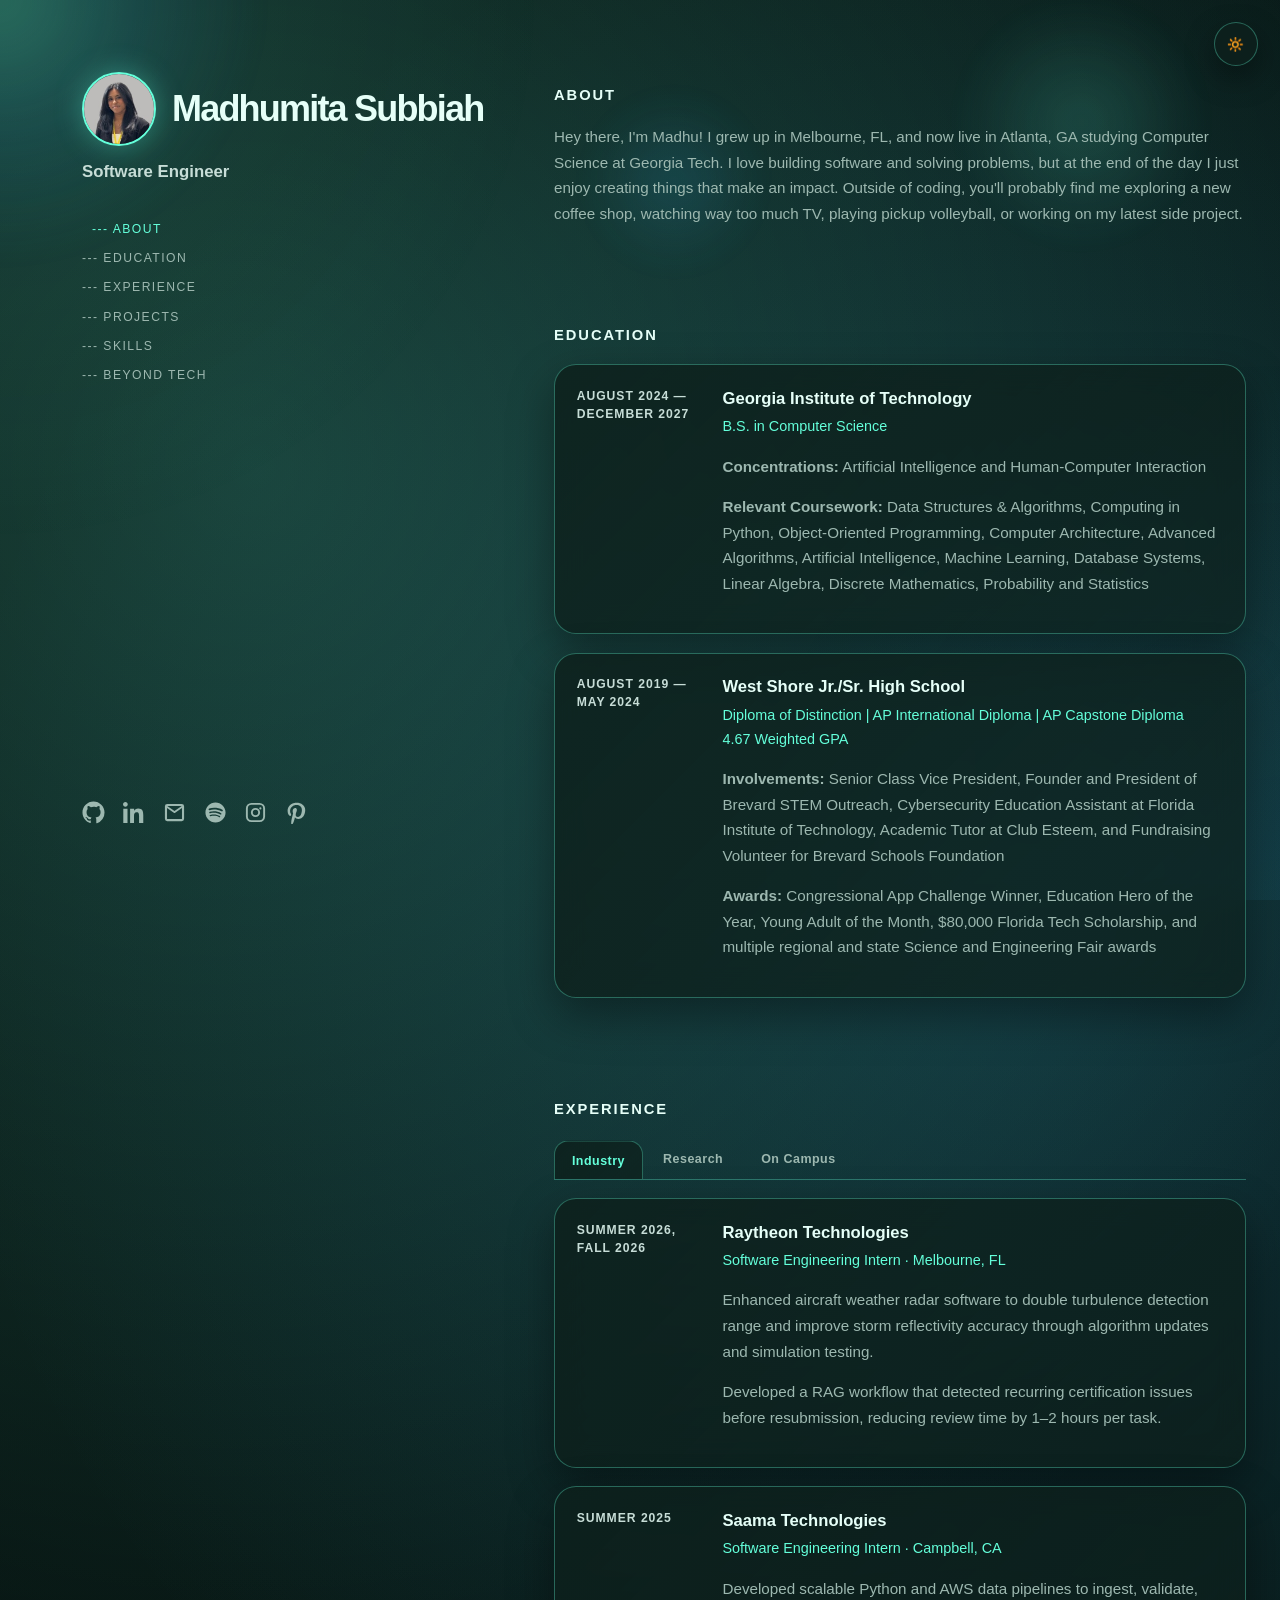
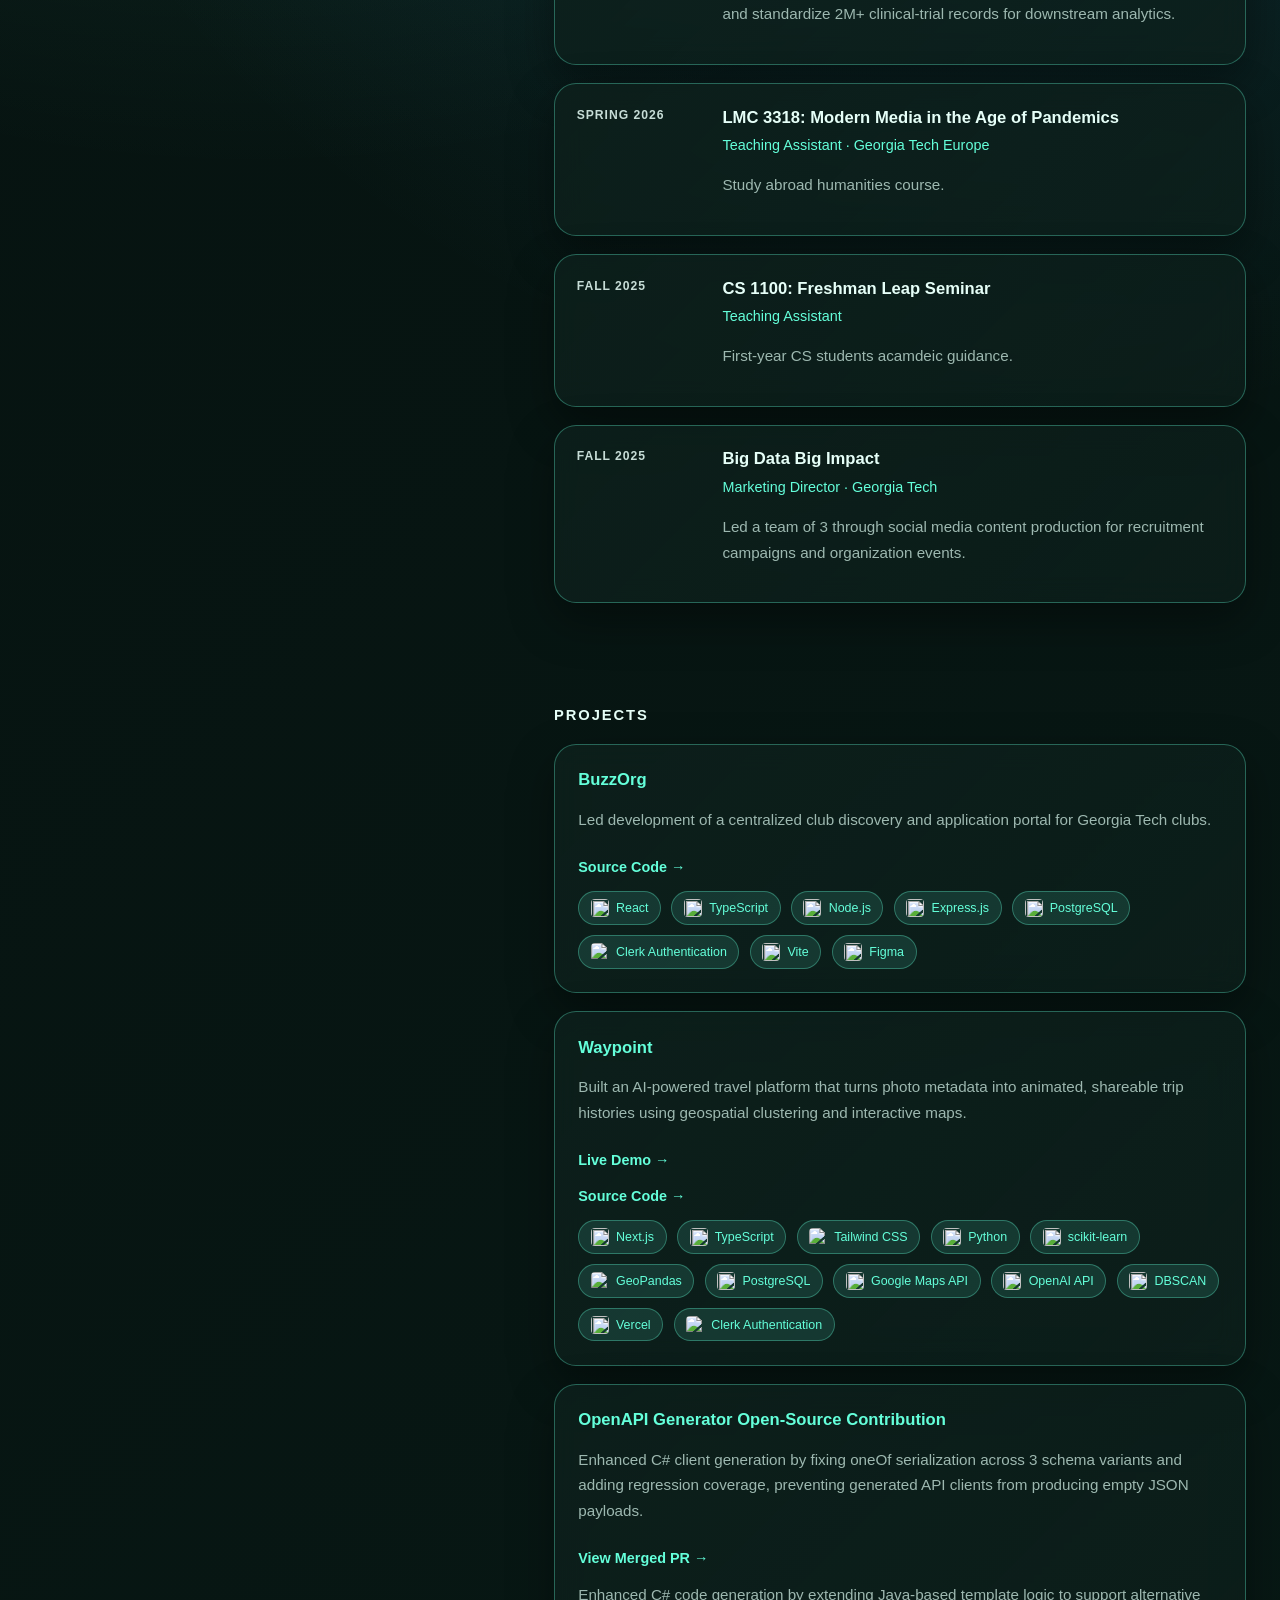
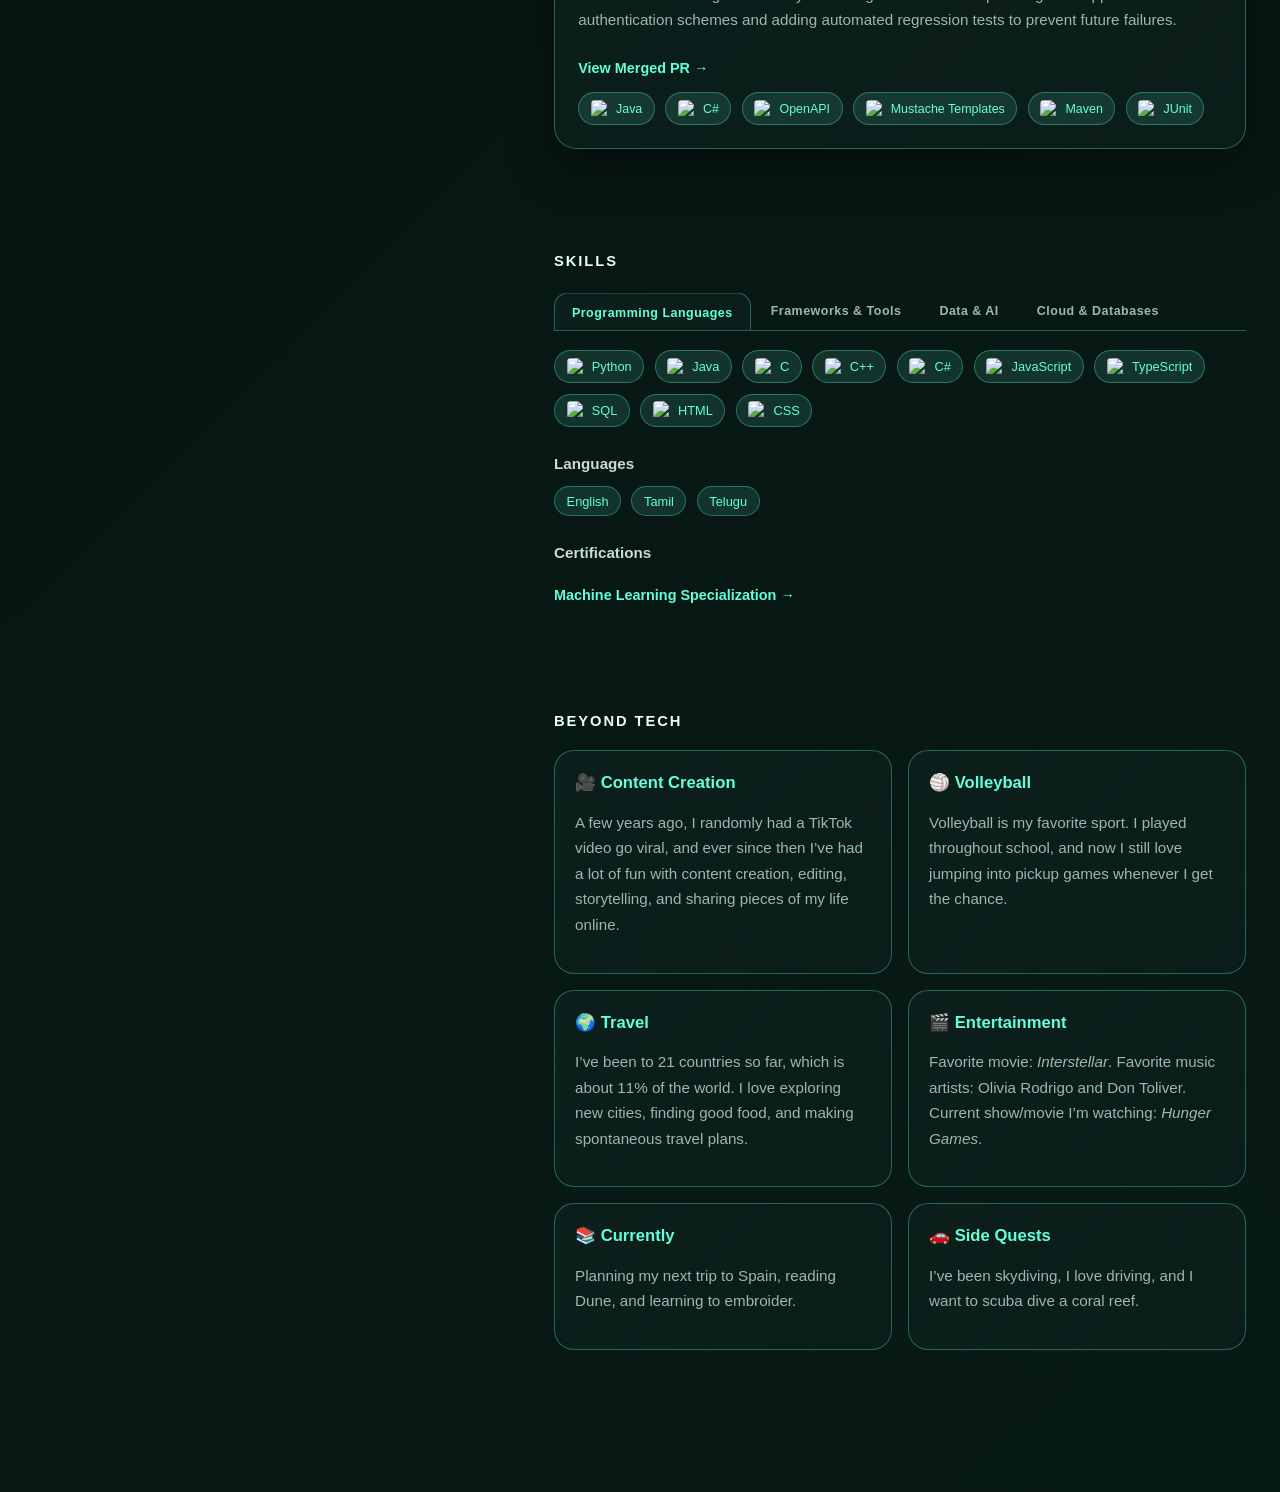
==== commit 058ed200: "Move things around" ====
--- a/index.html
+++ b/index.html
@@ -73,7 +73,6 @@
             <button class="tab-button active" data-tab="swe-experience">Industry</button>
             <button class="tab-button" data-tab="research">Research</button>
             <button class="tab-button" data-tab="campus-experience">On Campus</button>
-            <button class="tab-button" data-tab="leadership">Leadership</button>
           </div>
 
           <div class="tab-content active" id="swe-experience">
@@ -151,16 +150,6 @@
               </div>
             </div>
 
-          <div class="tab-content" id="leadership">
-            <div class="card dated-card">
-              <div class="date">Fall 2026</div>
-              <div>
-                <h4>GT-Europe</h4>
-                <p class="role">Study Abroad Ambassador · Georgia Tech</p>
-                <p>Connected with prospective Georgia Tech-Europe students, answered program questions, supported alumni panels, and organized events to promote study-abroad opportunities.</p>
-              </div>
-            </div>
-
             <div class="card dated-card">
               <div class="date">Fall 2025</div>
               <div>
@@ -170,8 +159,6 @@
               </div>
             </div>
           </div>
-
-        </div>
       </section>
 
       <section id="projects" class="reveal">
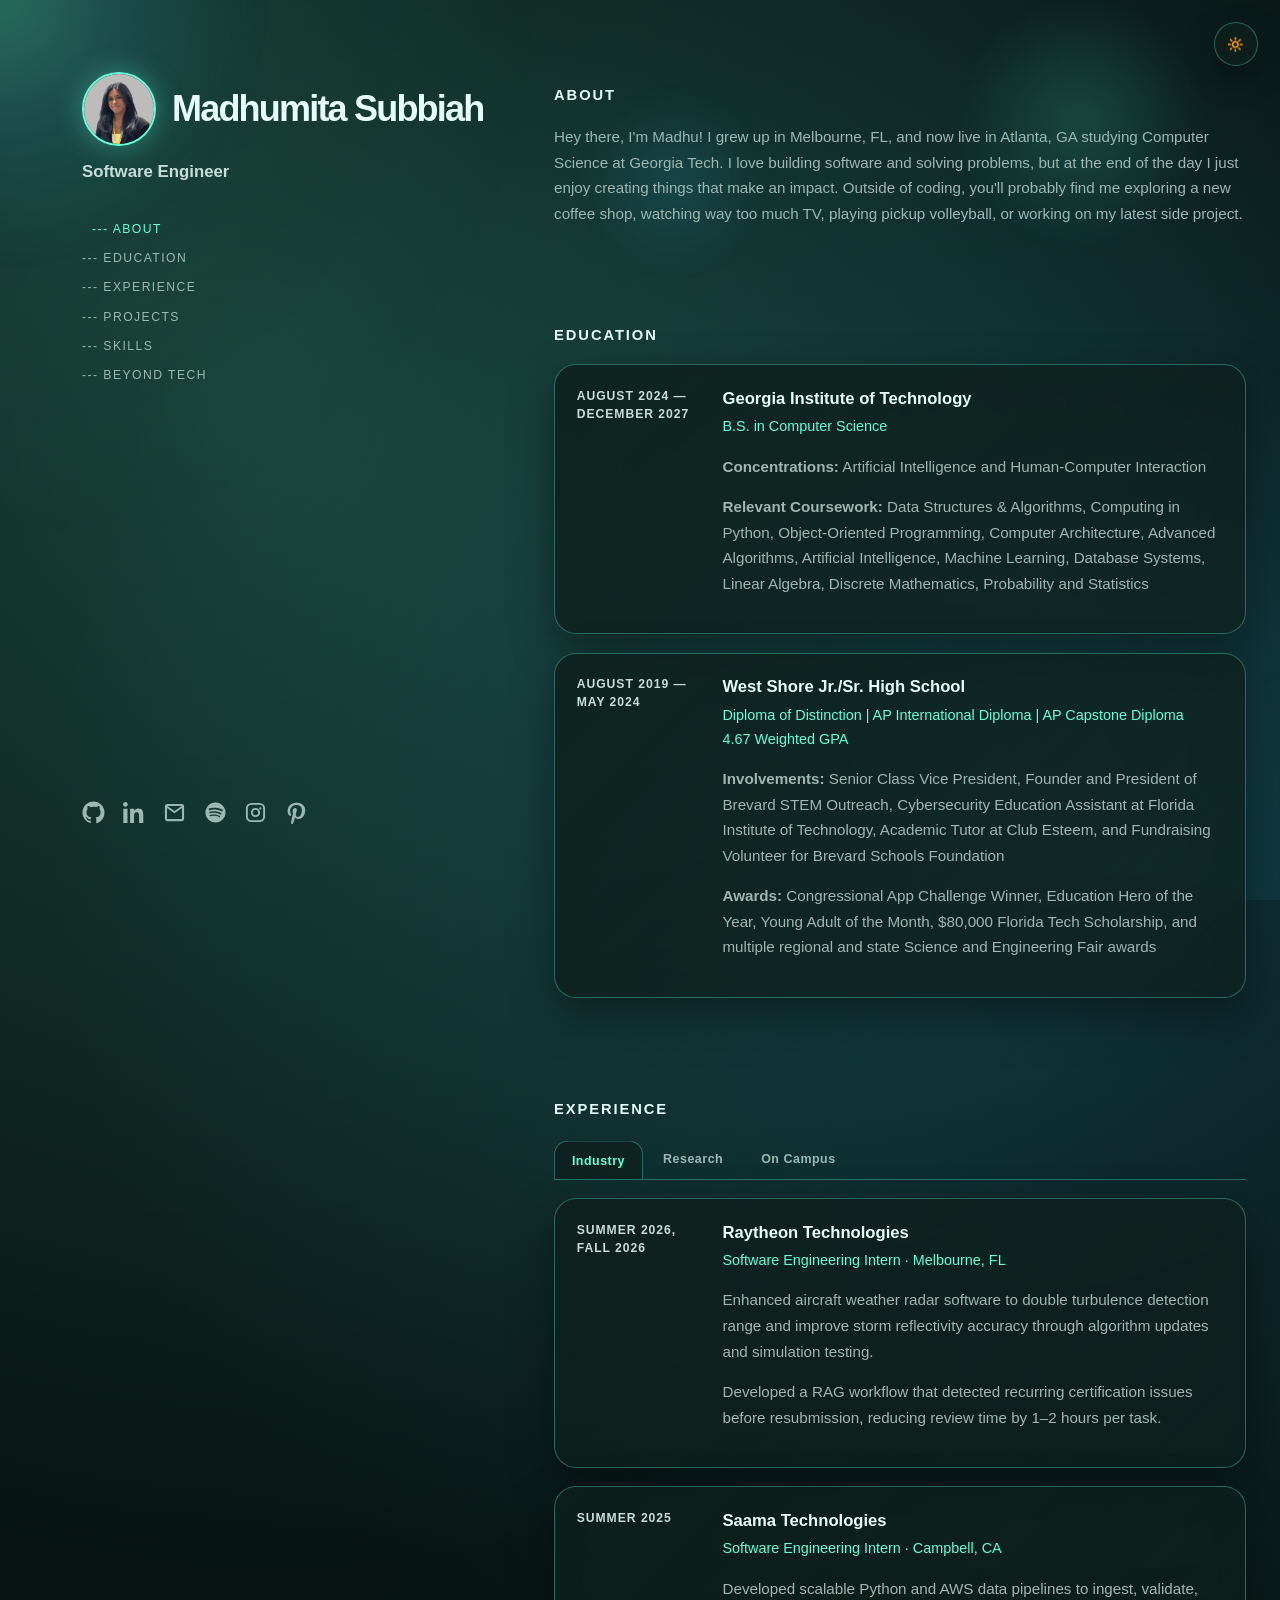
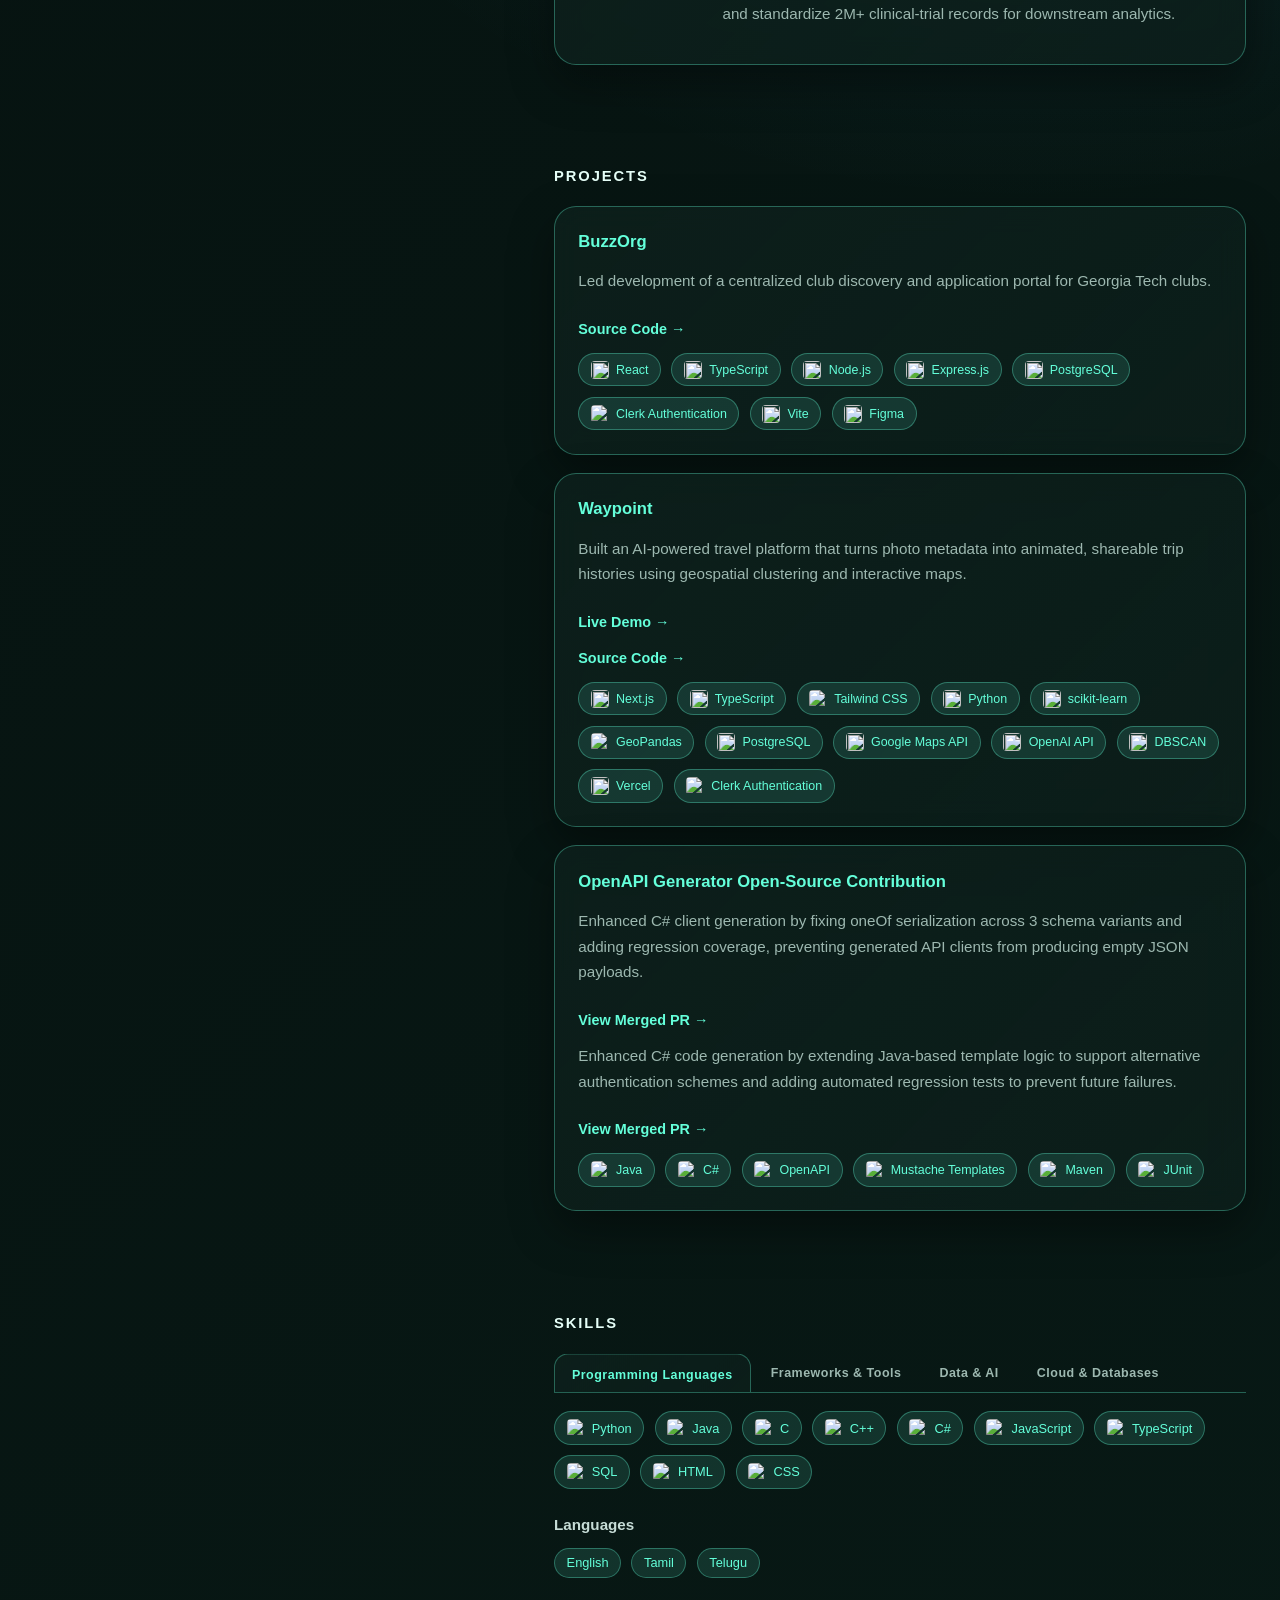
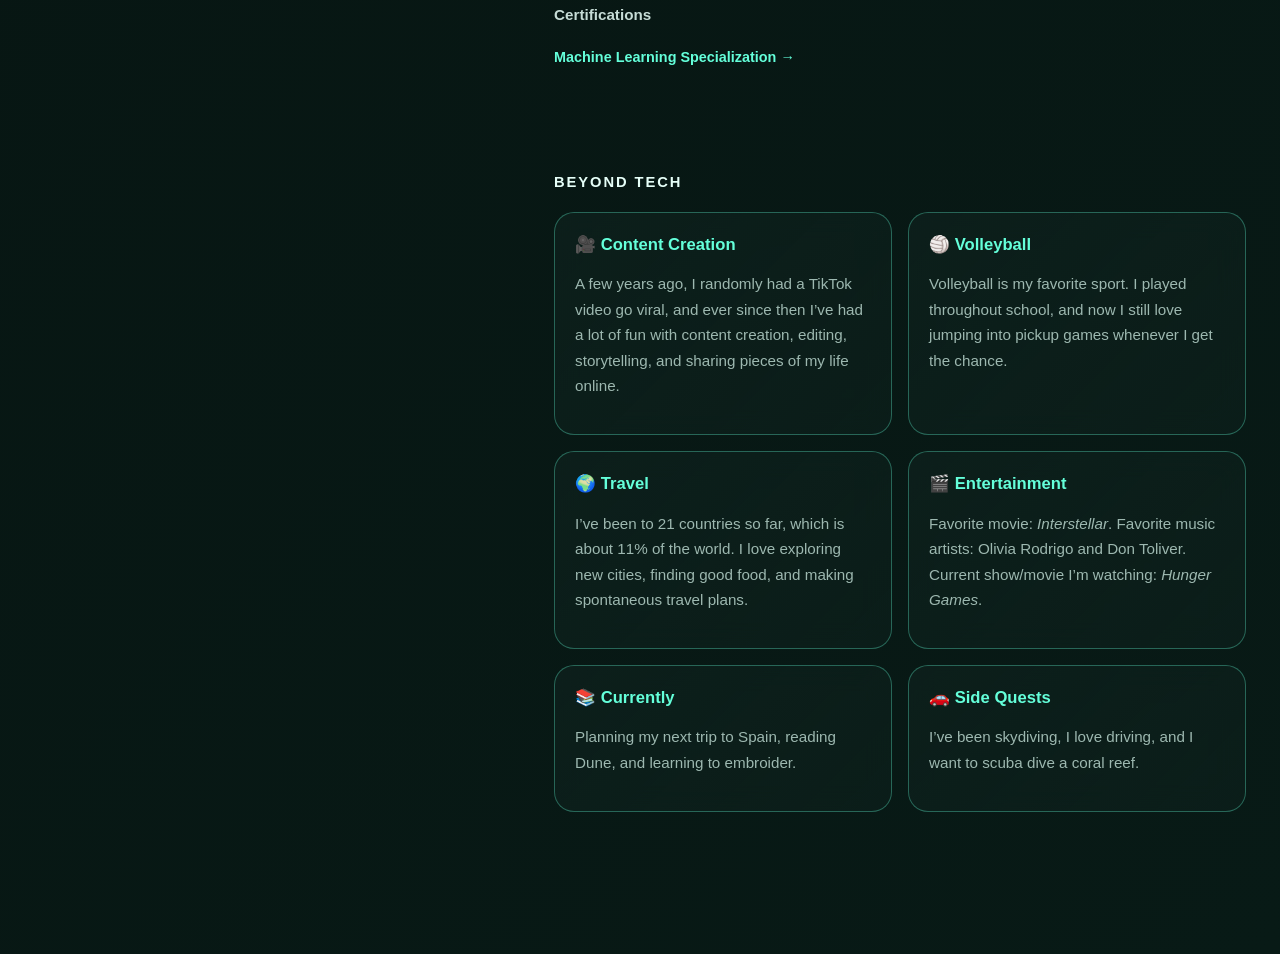
==== commit 063bc665: "closed div" ====
--- a/index.html
+++ b/index.html
@@ -129,7 +129,6 @@
                 <p>Social media team.</p>
               </div>
             </div>
-          </div>
 
 
             <div class="card dated-card">
@@ -158,7 +157,7 @@
                 <p>Led a team of 3 through social media content production for recruitment campaigns and organization events.</p>
               </div>
             </div>
-          </div>
+          </section>
       </section>
 
       <section id="projects" class="reveal">
